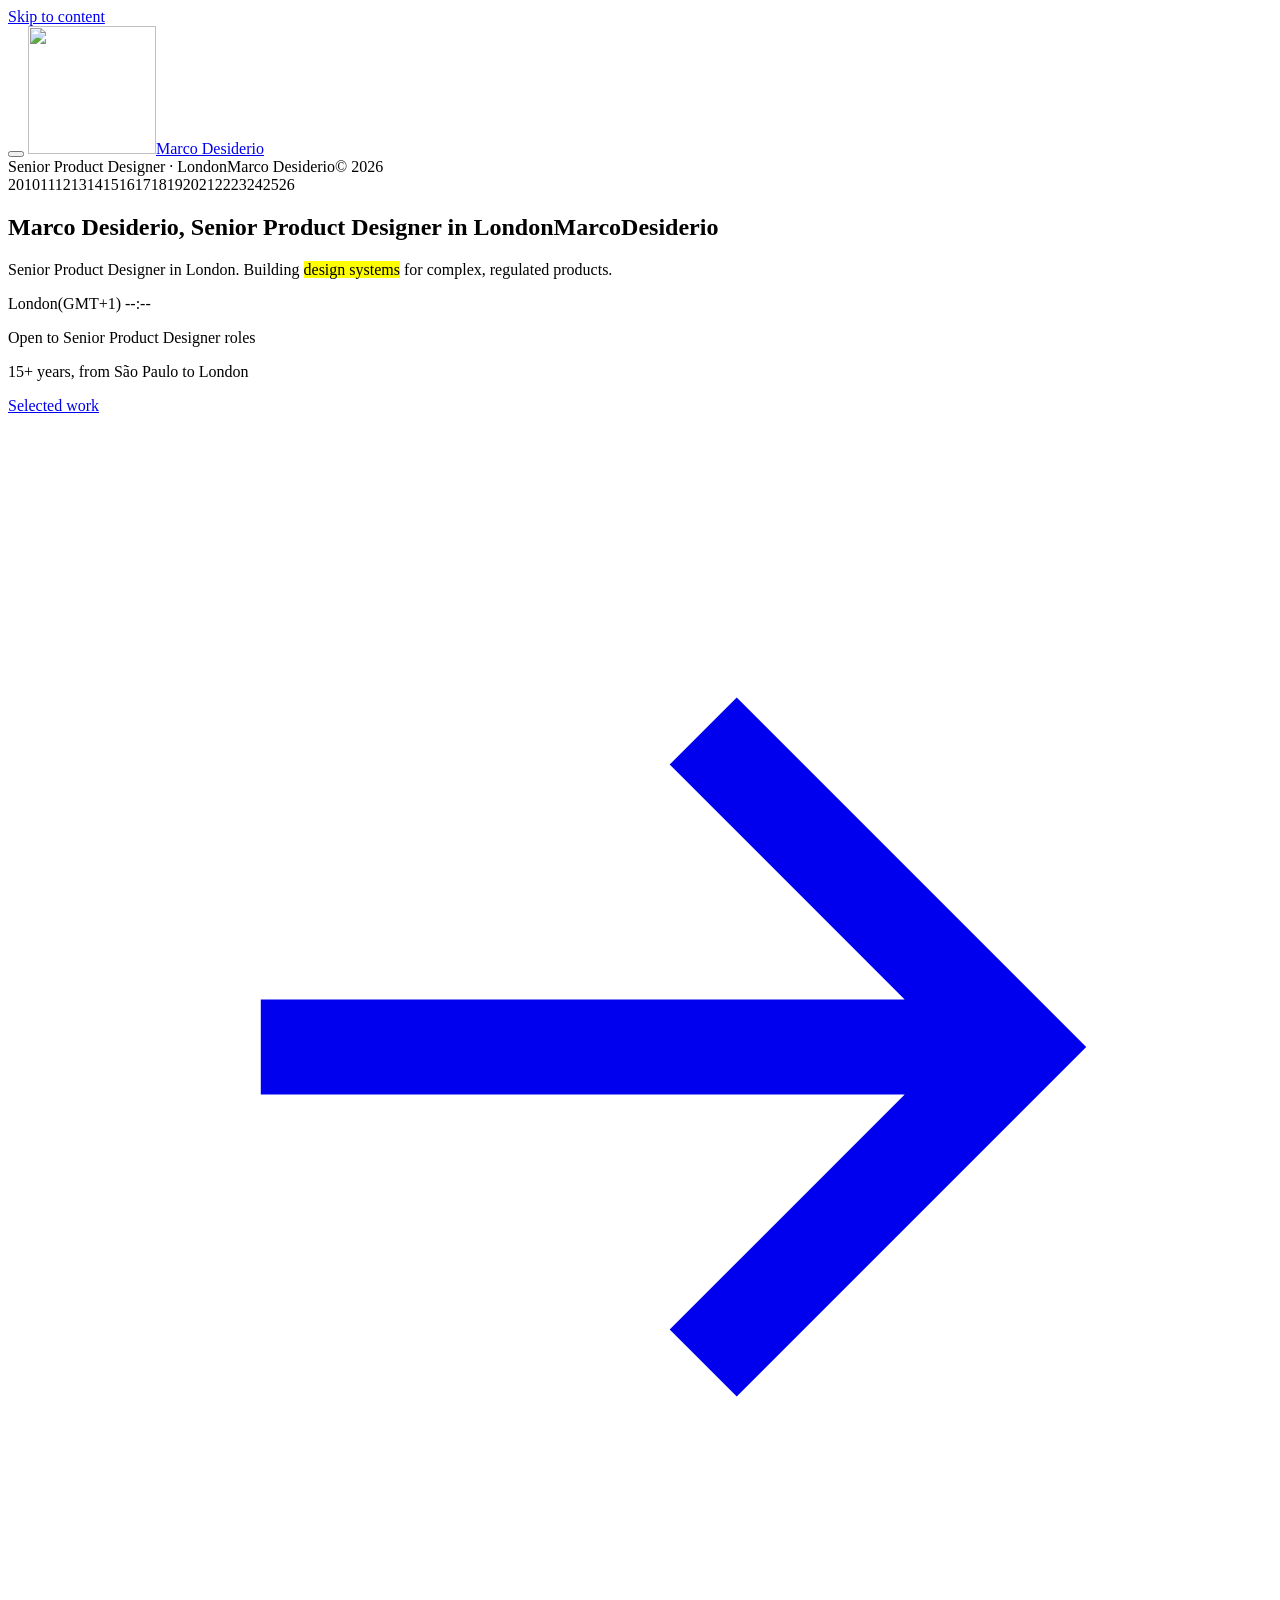
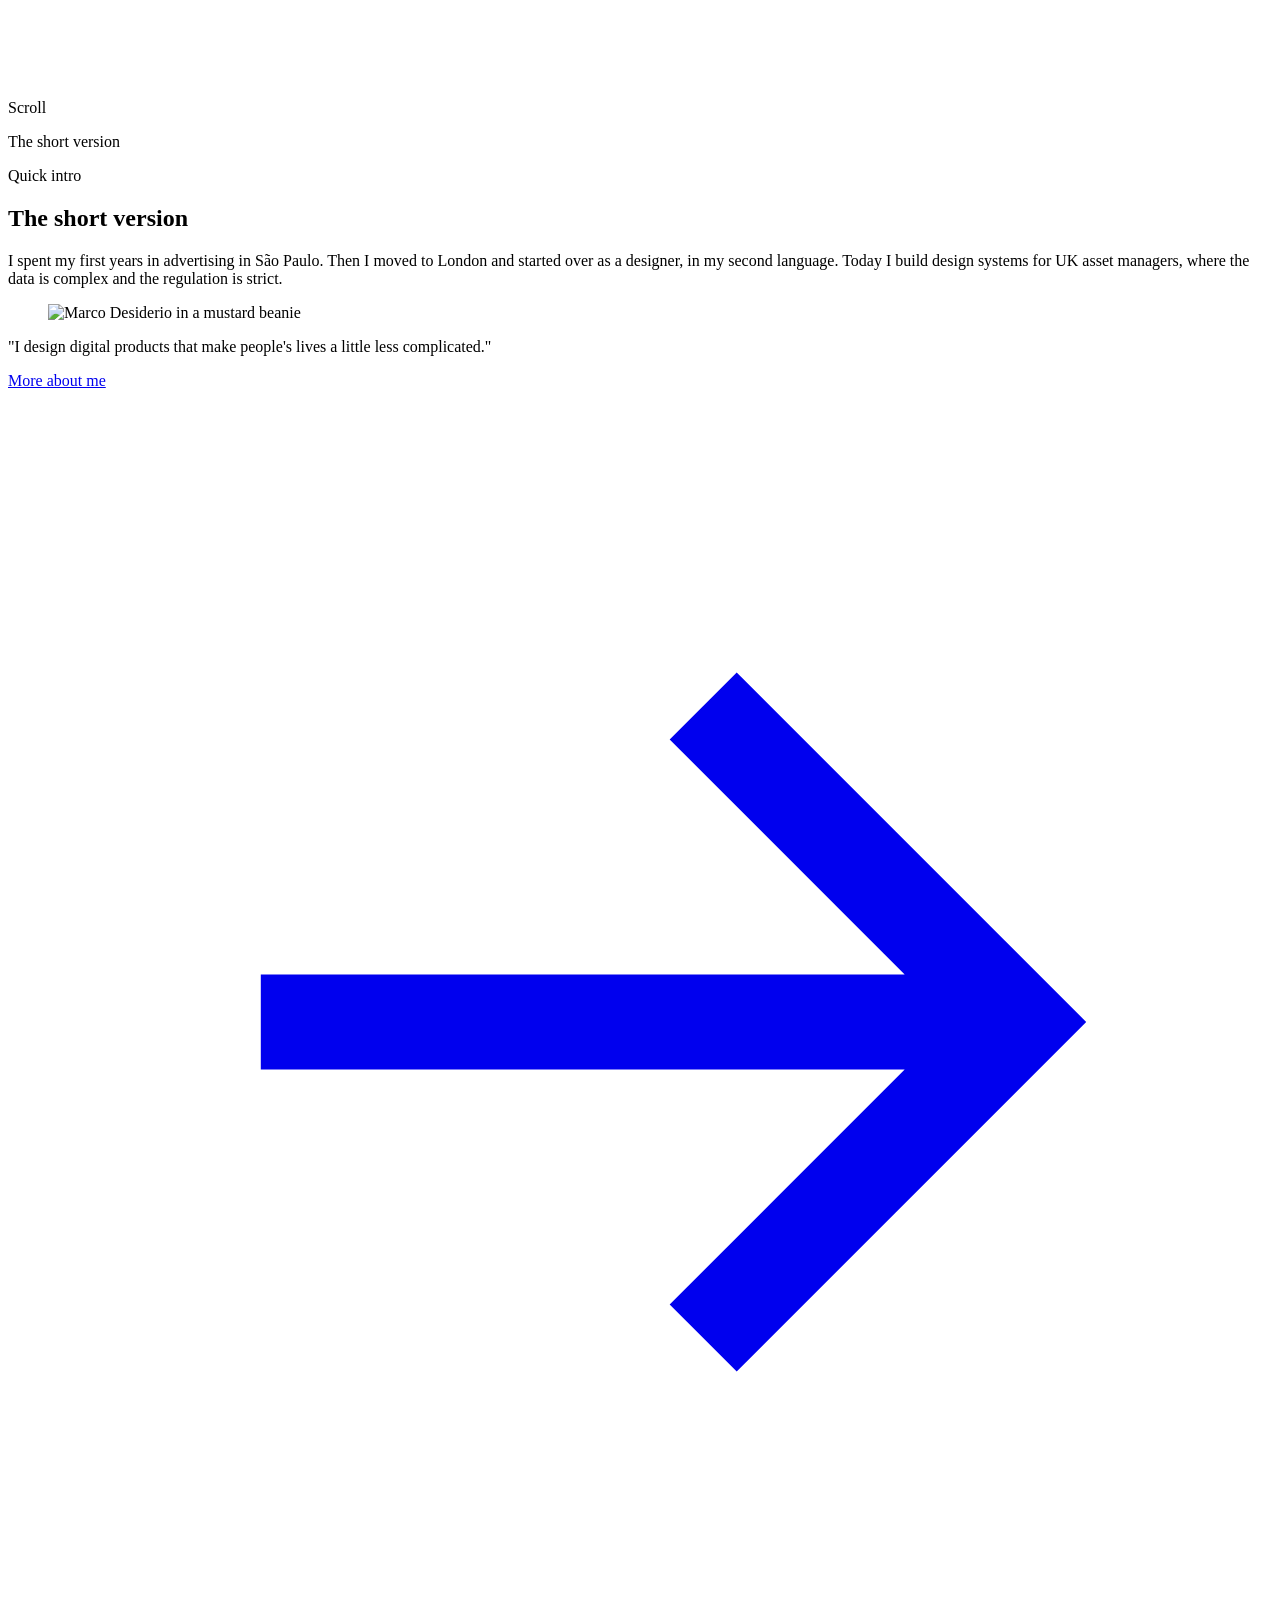
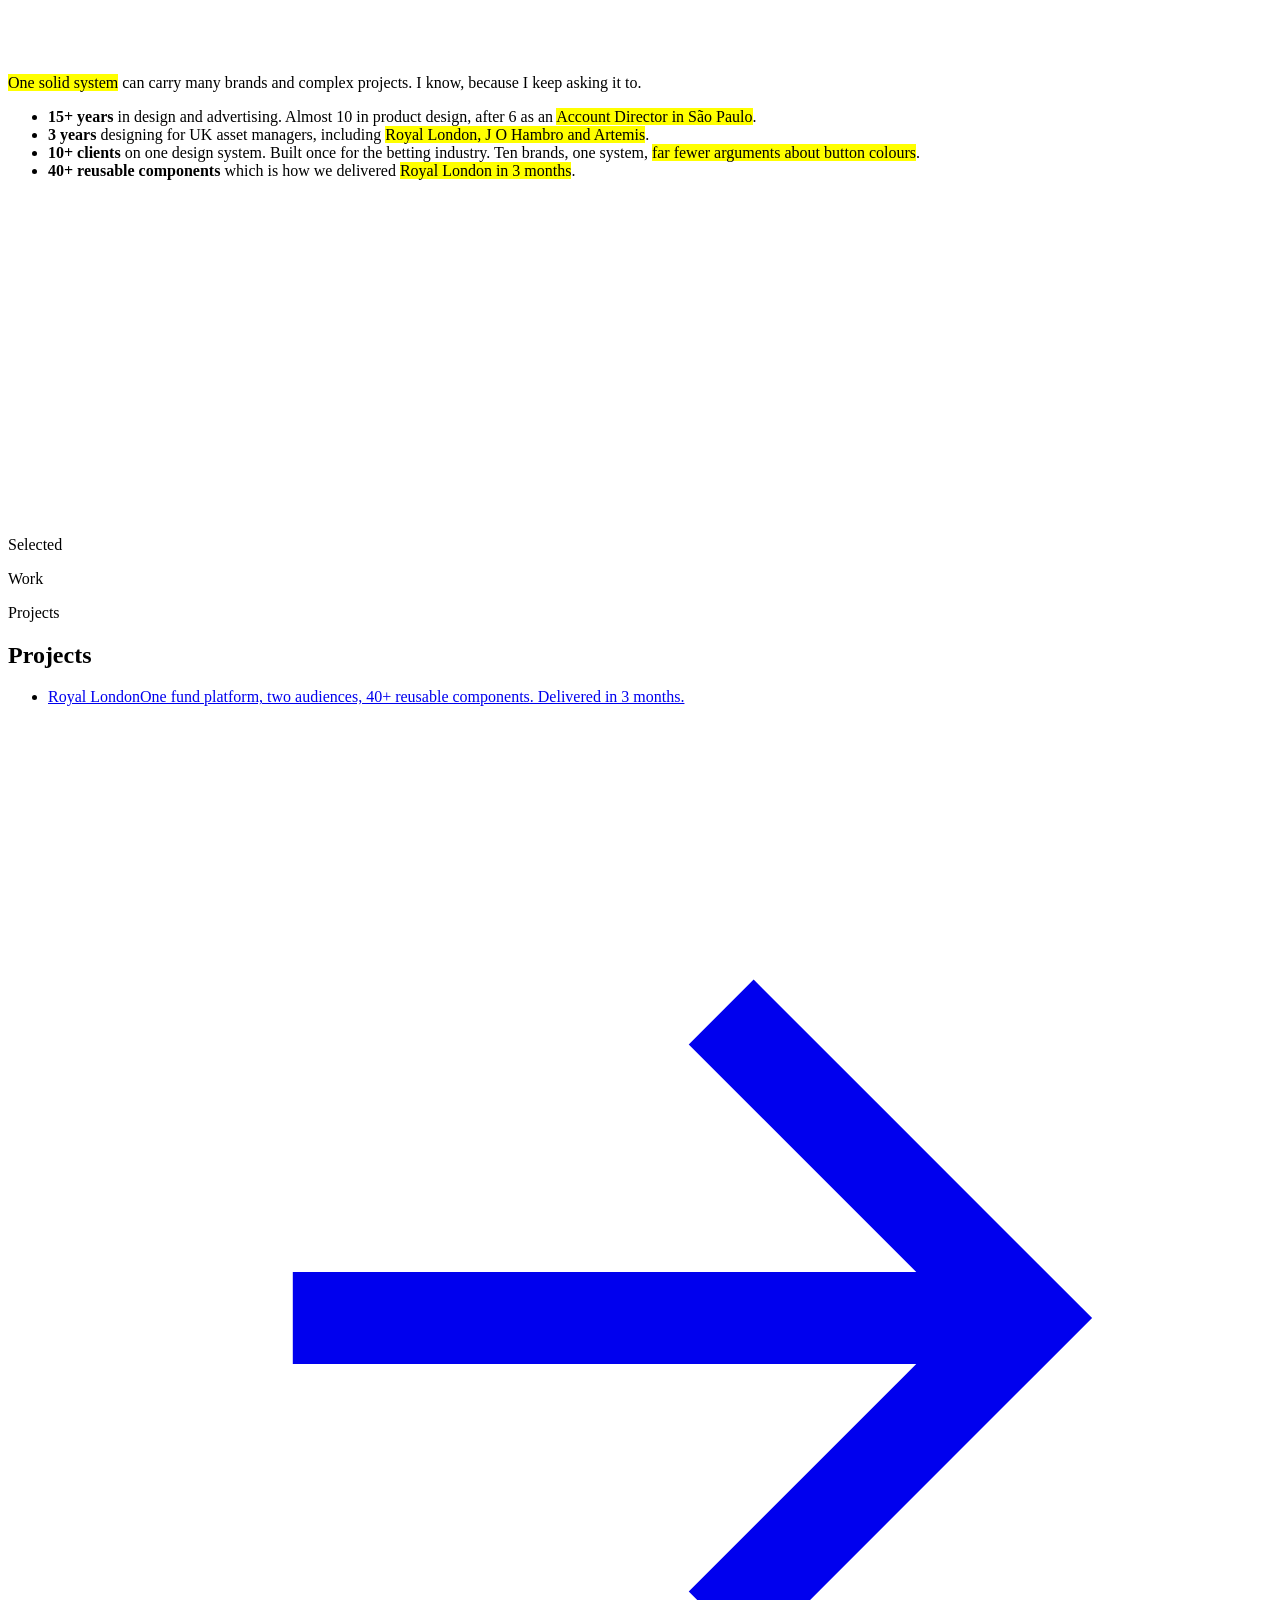
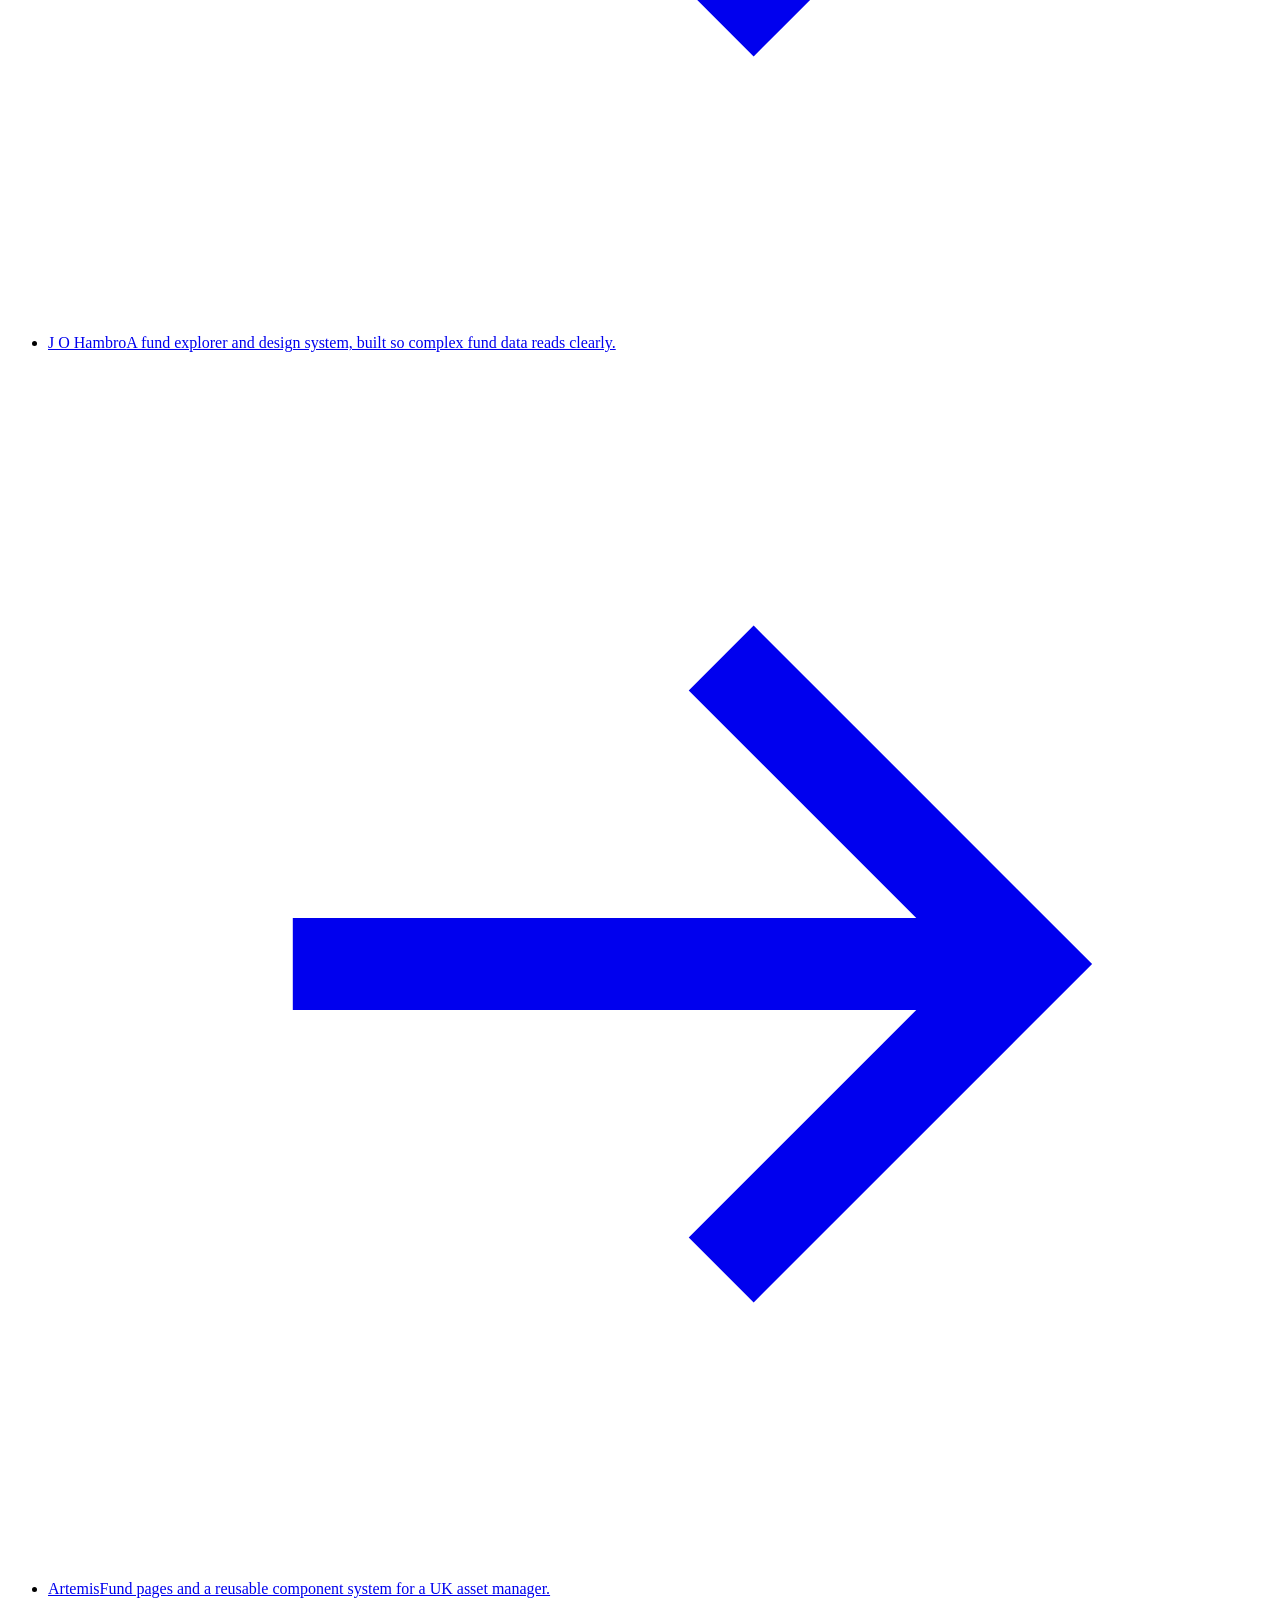
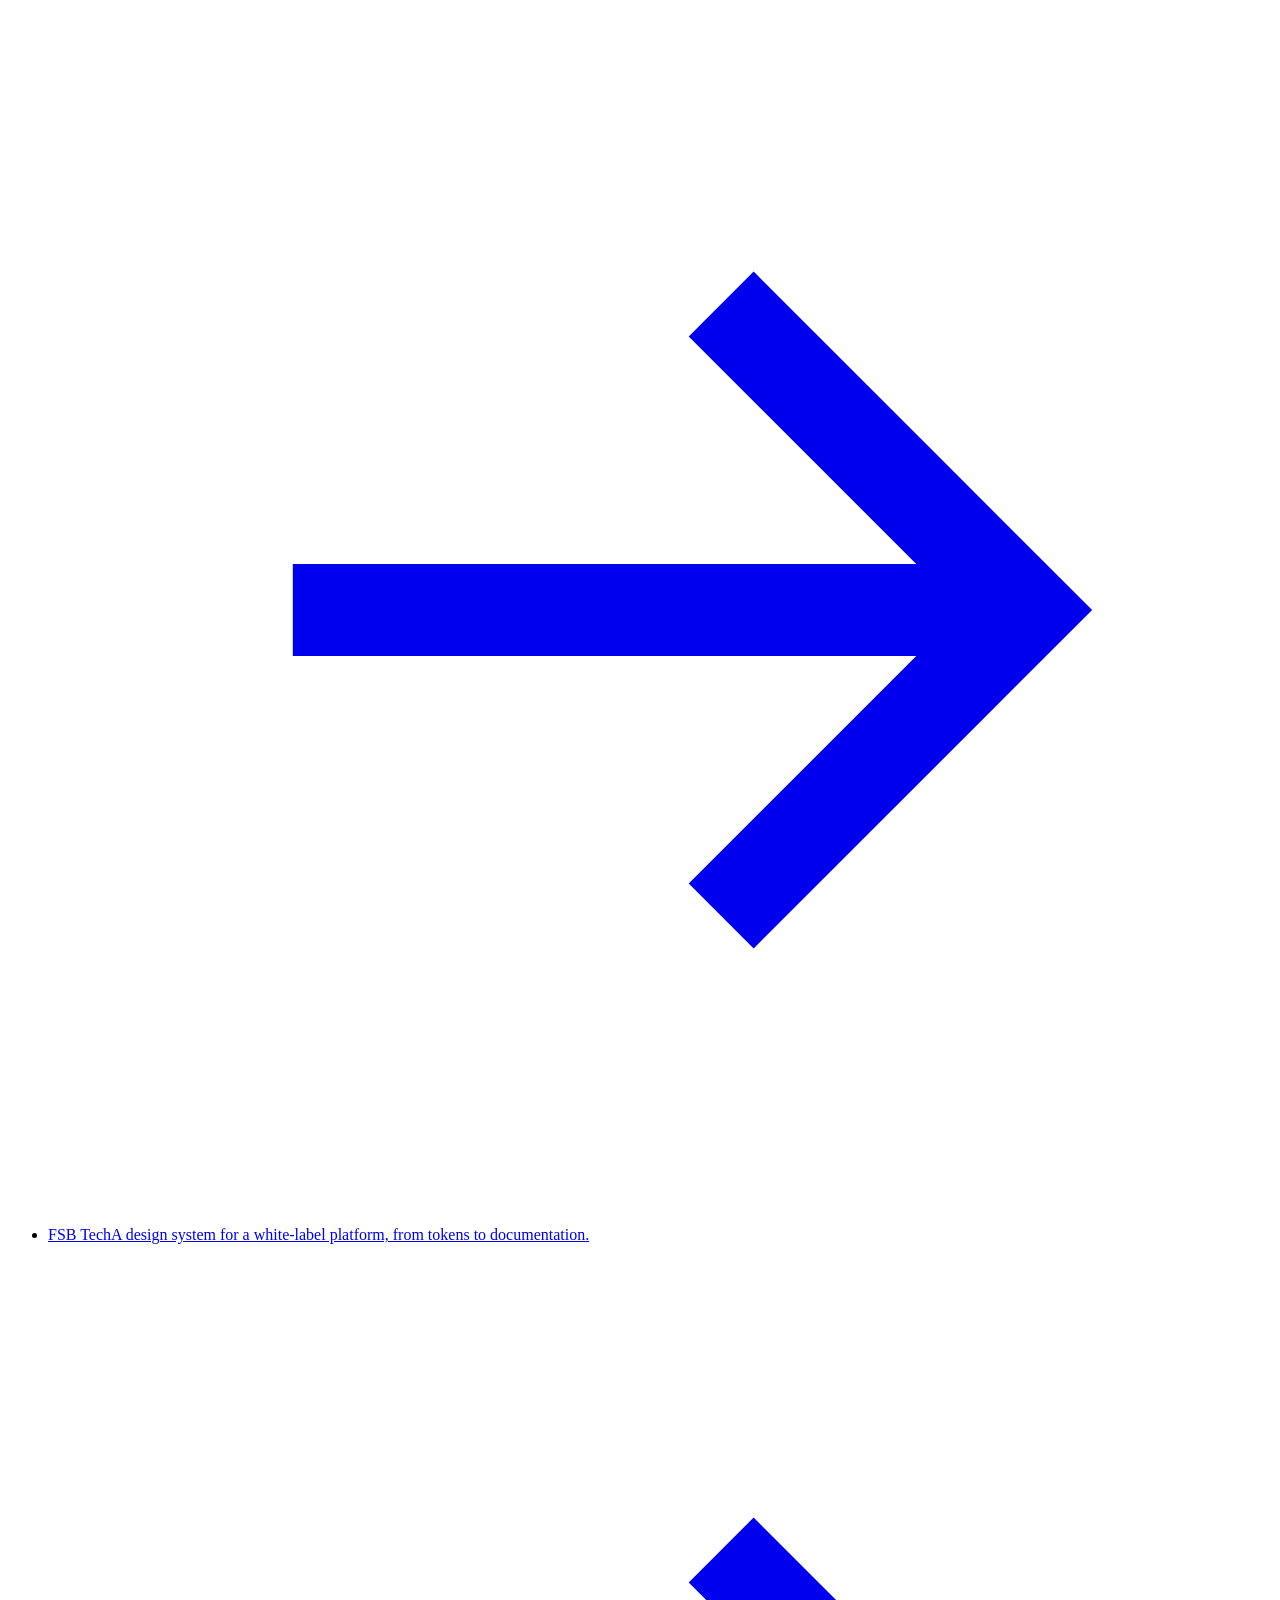
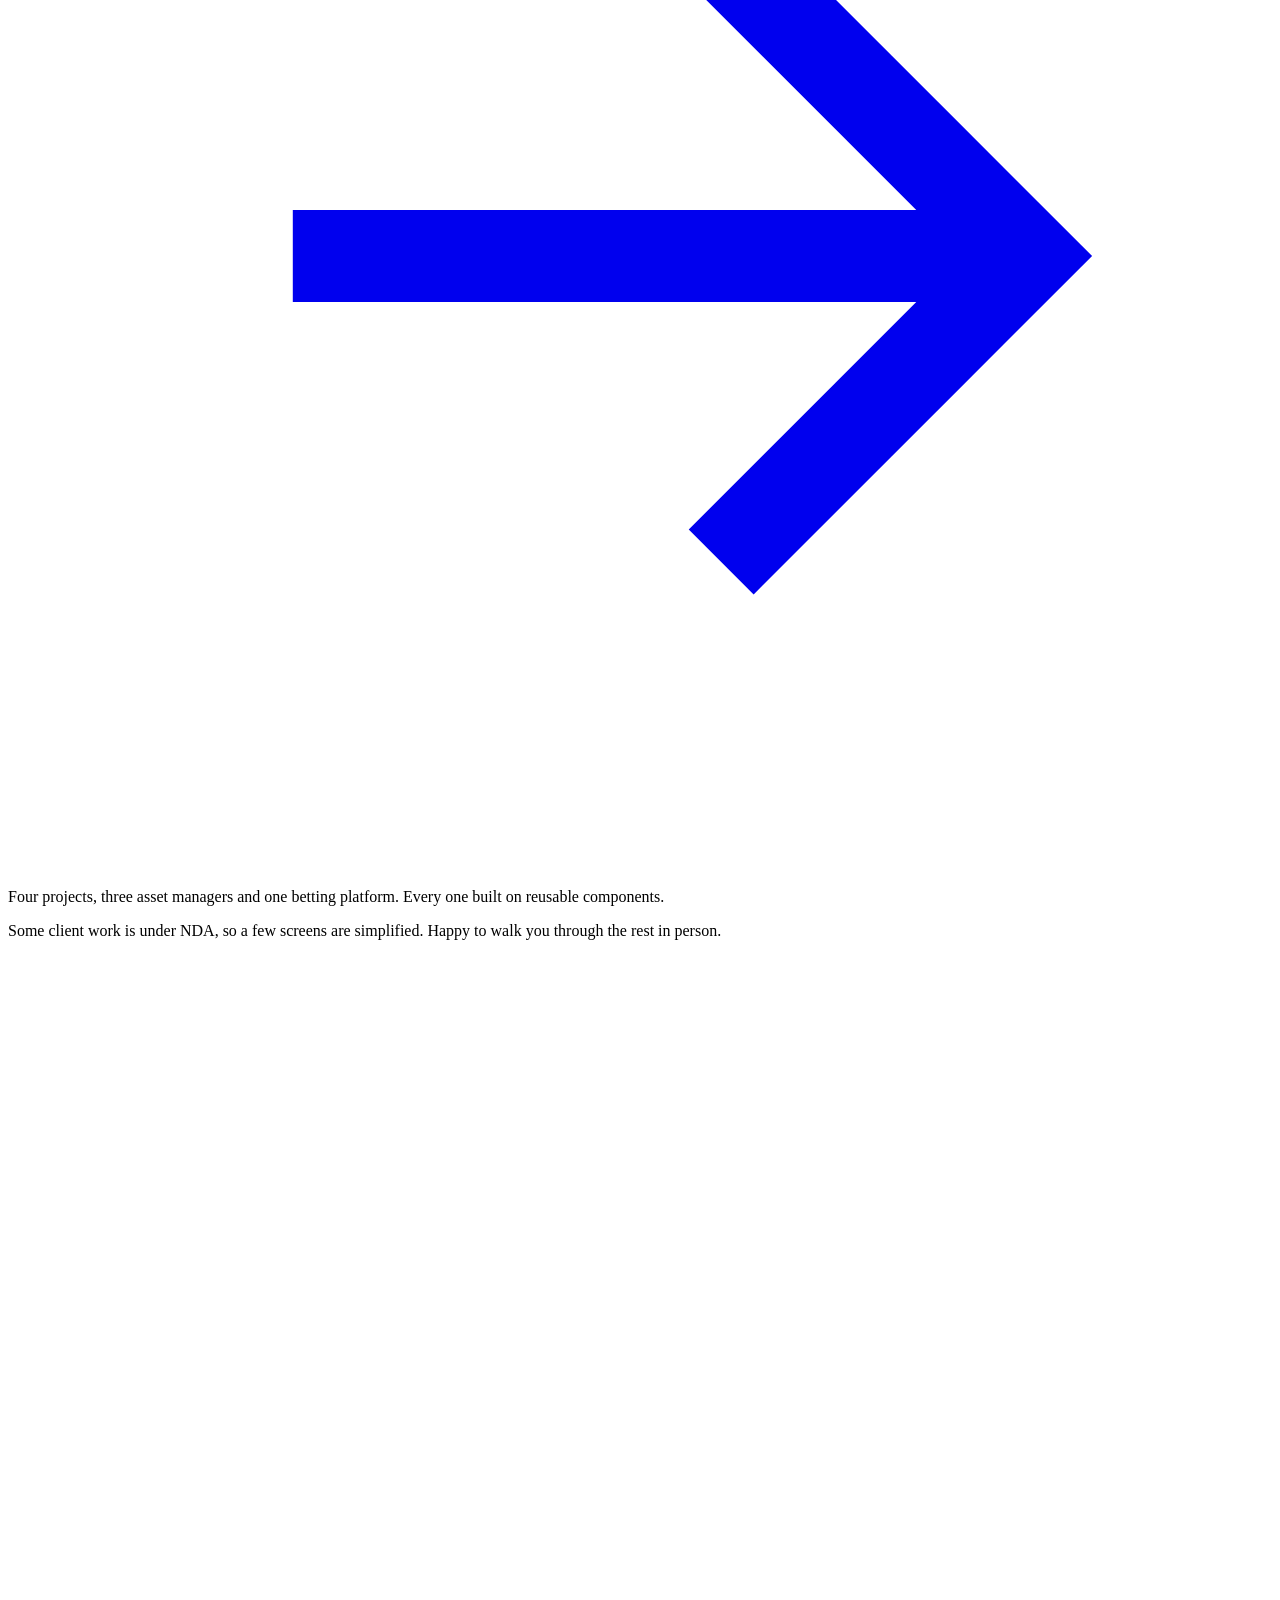
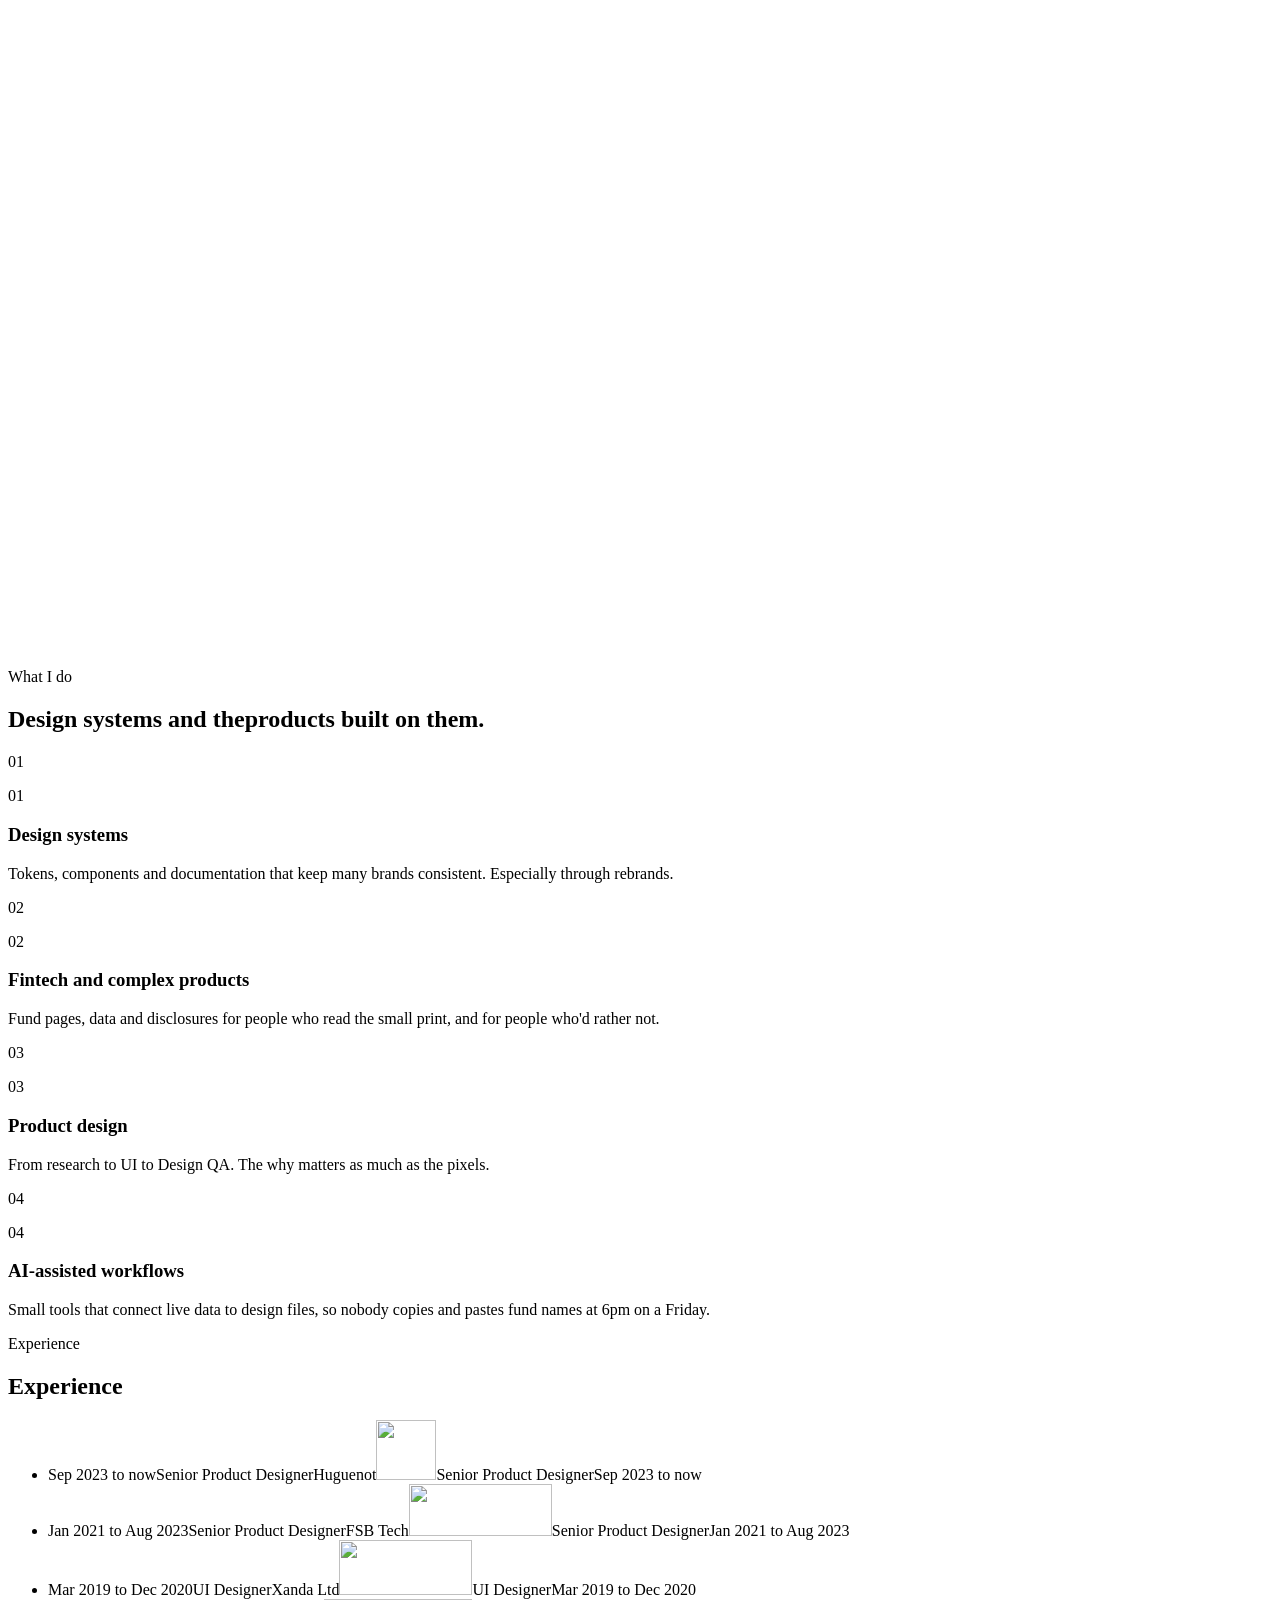
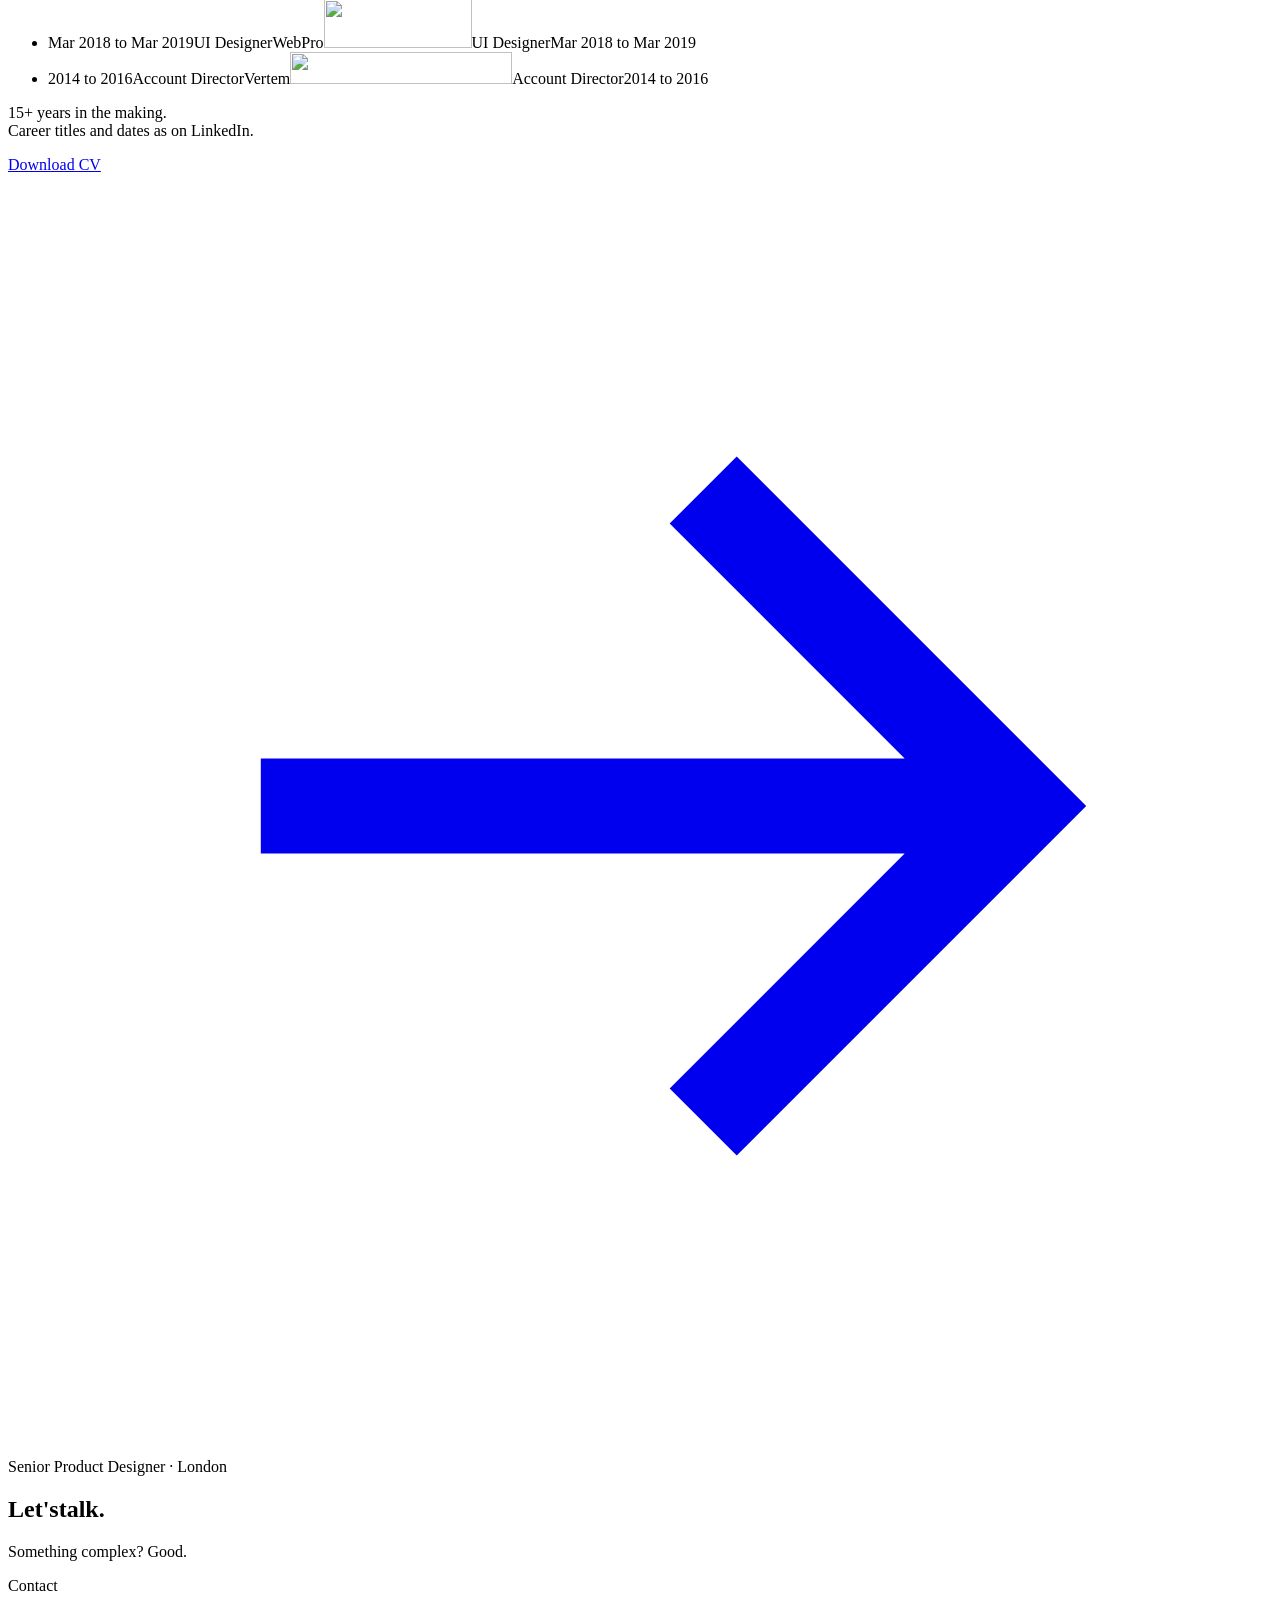
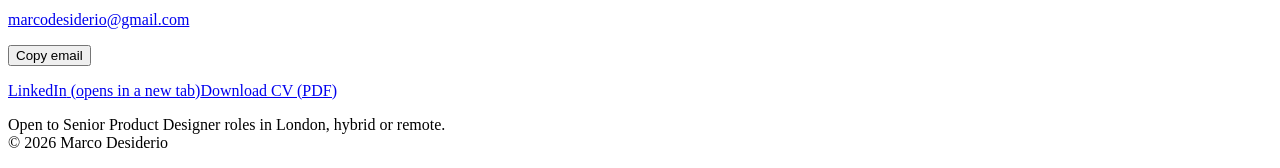
==== index.html @ fc4d943d "Black to brown ink #1F1A14" ====
<!doctype html>
<html lang="en-GB" class="no-js" data-theme="editorial"><head><meta charset="utf-8"><meta name="viewport" content="width=device-width,initial-scale=1">
<title>Marco Desiderio · Senior Product Designer, London</title><meta name="description" content="Senior Product Designer in London. Design systems and reusable components for complex, regulated products, mostly UK asset managers and fintech."><meta name="robots" content="noindex, nofollow">
<link rel="canonical" href="https://marcodesiderio79.github.io/portfolio/"><meta name="theme-color" content="#2E2B28">
<meta property="og:type" content="website"><meta property="og:site_name" content="Marco Desiderio"><meta property="og:title" content="Marco Desiderio · Senior Product Designer, London"><meta property="og:description" content="Senior Product Designer in London. Design systems and reusable components for complex, regulated products, mostly UK asset managers and fintech."><meta property="og:url" content="https://marcodesiderio79.github.io/portfolio/"><meta property="og:image" content="https://marcodesiderio79.github.io/portfolio/images/og_1200x630.png"><meta property="og:image:width" content="1200"><meta property="og:image:height" content="630"><meta property="og:image:alt" content="Marco Desiderio. Senior Product Designer, London."><meta name="twitter:card" content="summary_large_image">
<link rel="preload" href="/portfolio/fonts/InstrumentSerif-400.woff2" as="font" type="font/woff2" crossorigin><link rel="preload" href="/portfolio/fonts/Inter-Var.woff2" as="font" type="font/woff2" crossorigin>
<script>(function(h){h.classList.replace('no-js','js');try{var t=new URLSearchParams(location.search).get('theme');if(t==='signal'||t==='editorial')h.dataset.theme=t}catch(e){}if(!matchMedia('(prefers-reduced-motion: reduce)').matches){h.classList.add('anim');try{if(!sessionStorage.getItem('md-intro'))h.classList.add('loader-on')}catch(e){}}setTimeout(function(){if(!window.__md)h.classList.remove('anim','loader-on')},3500)})(document.documentElement)</script>
<link rel="stylesheet" href="/portfolio/css/site.css?v15">
<link rel="icon" href="/portfolio/favicon.ico?v15" sizes="any"><link rel="icon" href="/portfolio/favicon-32.png?v15" type="image/png" sizes="32x32"><link rel="icon" href="/portfolio/favicon-16.png?v15" type="image/png" sizes="16x16"><link rel="icon" href="/portfolio/favicon-512.png?v15" type="image/png" sizes="512x512"><link rel="apple-touch-icon" sizes="180x180" href="/portfolio/apple-touch-icon-180.png?v15">
<script src="/portfolio/vendor/gsap.min.js?v15" defer></script><script src="/portfolio/vendor/ScrollTrigger.min.js?v15" defer></script><script src="/portfolio/vendor/lenis.min.js?v15" defer></script><script src="/portfolio/main.js?v15" defer></script></head>
<body class="home is-loading" data-tone="dark">
<a class="skip" href="#main">Skip to content</a>
<header class="rail" aria-label="Site">
<span class="rail__bar" aria-hidden="true"></span>
<button class="burger" id="menuBtn" type="button" aria-expanded="false" aria-controls="menu" aria-label="Open menu"><i></i><i></i><i></i></button>
<a class="rail__home" href="/portfolio/" aria-label="Marco Desiderio, home"><img src="/portfolio/images/logo/marco-face-white-128.png" width="128" height="128" alt="" class="rail__logo"><span class="rail__mono">Marco Desiderio</span></a>
<div class="rail__mid" aria-hidden="true"><span class="vt">Senior Product Designer · London</span><span class="vt vt--name">Marco Desiderio</span><span class="vt">© 2026</span></div>
</header>
<dialog class="menu" id="menu" aria-label="Site navigation">
<div class="menu__panel">
<button class="menu__close" id="menuClose" type="button"><span class="ln"><span>Close</span></span></button>
<nav class="menu__nav" aria-label="Primary"><a href="/portfolio/" aria-current="page"><span class="menu__n"><span class="ln"><span>01.</span></span></span><span class="menu__t"><span class="ln"><span>Home</span></span></span></a><a href="/portfolio/#work"><span class="menu__n"><span class="ln"><span>02.</span></span></span><span class="menu__t"><span class="ln"><span>Work</span></span></span></a><a href="/portfolio/about/"><span class="menu__n"><span class="ln"><span>03.</span></span></span><span class="menu__t"><span class="ln"><span>About</span></span></span></a><a href="#contact"><span class="menu__n"><span class="ln"><span>04.</span></span></span><span class="menu__t"><span class="ln"><span>Contact</span></span></span></a></nav>
<div class="menu__foot"><span class="menu__cases"><a class="ul" href="/portfolio/work/royal-london/">Royal London</a><a class="ul" href="/portfolio/work/johcm/">J O Hambro</a><a class="ul" href="/portfolio/work/artemis/">Artemis</a><a class="ul" href="/portfolio/work/fsb-tech/">FSB Tech</a></span><span class="menu__social"><a class="ul" href="https://www.linkedin.com/in/marco-antonio-desiderio/" target="_blank" rel="noopener">LinkedIn</a><a class="ul" href="/portfolio/cv/Marco_Desiderio_CV.pdf" download>CV (PDF)</a><a class="ul" href="mailto:marcodesiderio@gmail.com">Email</a></span></div>
</div></dialog>
<main id="main" tabindex="-1"><div class="story" id="story"><div class="track" id="track">
<section class="panel panel--hero hero" id="top" data-tone="light" aria-label="Introduction">
<div class="hero__year" aria-hidden="true"><span class="hero__yr"><span>20</span><span class="hero__strip"><span>10</span><span>11</span><span>12</span><span>13</span><span>14</span><span>15</span><span>16</span><span>17</span><span>18</span><span>19</span><span>20</span><span>21</span><span>22</span><span>23</span><span>24</span><span>25</span><span>26</span></span></span></div>
<h1 class="display-xxl hero__name" data-split><span class="vh">Marco Desiderio, Senior Product Designer in London</span><span aria-hidden="true"><span class="ln"><span>Marco</span></span><span class="ln"><span>Desiderio</span></span></span></h1>
<p class="hero__tag" data-rise><span class="ln"><span>Senior Product Designer in London. Building <mark>design systems</mark> for complex, regulated products.</span></span></p>
<p class="hero__city micro-l" data-rise><span class="ln"><span>London</span></span><span class="ln"><span>(<span id="tz">GMT+1</span>) <span id="clock">--:--</span></span></span></p>
<p class="hero__status micro-l" data-rise><span class="ln"><span>Open to Senior Product Designer roles</span></span></p>
<p class="hero__line" data-rise><span class="ln"><span>15+ years, from São Paulo to London</span></span></p>
<p class="hero__work" data-rise><a class="cta ul ul--on" href="#work"><span class="ln"><span>Selected work</span></span> <svg class="arr" viewBox="0 0 20 20" aria-hidden="true"><path d="M4 10h12M11 5l5 5-5 5" fill="none" stroke="currentColor" stroke-width="1.5"/></svg></a></p>
<p class="hero__scroll" data-rise aria-hidden="true"><span class="ln"><span>Scroll</span></span></p>
<span class="hero__base" aria-hidden="true"></span>
</section>
<section class="panel panel--paper ch1" id="intro" data-tone="light" aria-labelledby="ch1-h">
<p class="chapter">The short version</p>
<div class="ch1__intro" data-rise><p class="micro"><span class="ln"><span>Quick intro</span></span></p><h2 class="vh" id="ch1-h">The short version</h2>
<p class="lead">I spent my first years in advertising in São Paulo. Then I moved to London and started over as a designer, in my second language. Today I build design systems for UK asset managers, where the data is complex and the regulation is strict.</p></div>
<figure class="ch1__portrait wipe"><picture><source srcset="/portfolio/images/portrait_beanie_cutout_wide_1120x1400.avif" type="image/avif"><img src="/portfolio/images/portrait_beanie_cutout_wide_1120x1400.webp" width="1120" height="1400" alt="Marco Desiderio in a mustard beanie" loading="lazy" decoding="async"></picture></figure>
<p class="ch1__quote micro" data-rise><span class="ln"><span>"I design digital products that make people's lives a little less complicated."</span></span></p>
<a class="ch1__more cta ul" href="/portfolio/about/">More about me <svg class="arr" viewBox="0 0 20 20" aria-hidden="true"><path d="M4 10h12M11 5l5 5-5 5" fill="none" stroke="currentColor" stroke-width="1.5"/></svg></a>
<div class="ch1__nums"><p class="ch1__sub" data-rise><span class="ln"><span><mark>One solid system</mark> can carry many brands and complex projects. I know, because I keep asking it to.</span></span></p><ul class="ch1__stats" role="list" aria-label="Experience in numbers"><li data-rise><b>15+ years</b> <span>in design and advertising. Almost 10 in product design, after 6 as an <mark>Account Director in São Paulo</mark>.</span></li><li data-rise><b>3 years</b> <span>designing for UK asset managers, including <mark>Royal London, J O Hambro and Artemis</mark>.</span></li><li data-rise><b>10+ clients</b> <span>on one design system. Built once for the betting industry. Ten brands, one system, <mark>far fewer arguments about button colours</mark>.</span></li><li data-rise><b>40+ reusable components</b> <span>which is how we delivered <mark>Royal London in 3 months</mark>.</span></li></ul></div>
</section>
<section class="panel panel--paper thework" id="thework" data-tone="light" aria-label="Selected work">
<div class="thework__collage" aria-hidden="true"><div class="thework__grid"><div class="thework__tile t0"><img src="/portfolio/images/extra/royal-london-gallery-03.webp" alt="" loading="lazy" decoding="async"></div><div class="thework__tile t3"><img src="/portfolio/images/work/johcm/hero_2880x1620.webp" alt="" loading="lazy" decoding="async"></div><div class="thework__tile t2"><img src="/portfolio/images/work/artemis/hero_2880x1620.webp" alt="" loading="lazy" decoding="async"></div><div class="thework__tile t1"><img src="/portfolio/images/work/fsb-tech/hero_2400x1350.webp" alt="" loading="lazy" decoding="async"></div><div class="thework__tile t0"><img src="/portfolio/images/extra/royal-london-cover.webp" alt="" loading="lazy" decoding="async"></div><div class="thework__tile t3"><img src="/portfolio/images/work/johcm/workcard_1200x1500.webp" alt="" loading="lazy" decoding="async"></div><div class="thework__tile t2"><img src="/portfolio/images/work/artemis/workcard_1200x1500.webp" alt="" loading="lazy" decoding="async"></div><div class="thework__tile t1"><img src="/portfolio/images/work/fsb-tech/workcard_1600x900.webp" alt="" loading="lazy" decoding="async"></div><div class="thework__tile t0"><img src="/portfolio/images/extra/royal-london-gallery-03.webp" alt="" loading="lazy" decoding="async"></div><div class="thework__tile t3"><img src="/portfolio/images/work/johcm/hero_2880x1620.webp" alt="" loading="lazy" decoding="async"></div><div class="thework__tile t2"><img src="/portfolio/images/work/artemis/hero_2880x1620.webp" alt="" loading="lazy" decoding="async"></div><div class="thework__tile t1"><img src="/portfolio/images/work/fsb-tech/hero_2400x1350.webp" alt="" loading="lazy" decoding="async"></div><div class="thework__tile t0"><img src="/portfolio/images/extra/royal-london-cover.webp" alt="" loading="lazy" decoding="async"></div><div class="thework__tile t3"><img src="/portfolio/images/work/johcm/workcard_1200x1500.webp" alt="" loading="lazy" decoding="async"></div><div class="thework__tile t2"><img src="/portfolio/images/work/artemis/workcard_1200x1500.webp" alt="" loading="lazy" decoding="async"></div><div class="thework__tile t1"><img src="/portfolio/images/work/fsb-tech/workcard_1600x900.webp" alt="" loading="lazy" decoding="async"></div><div class="thework__tile t0"><img src="/portfolio/images/extra/royal-london-gallery-03.webp" alt="" loading="lazy" decoding="async"></div><div class="thework__tile t3"><img src="/portfolio/images/work/johcm/hero_2880x1620.webp" alt="" loading="lazy" decoding="async"></div></div></div>
<p class="thework__w thework__the display-xl" aria-hidden="true">Selected</p><p class="thework__w thework__work display-xl" aria-hidden="true">Work</p>
</section>
<section class="panel panel--stone ch2" id="work" data-tone="light" aria-labelledby="work-h">
<p class="chapter">Projects</p>
<div class="ch2__list"><h2 class="vh" id="work-h">Projects</h2>
<ul class="worklist" role="list"><li data-i="0"><a href="/portfolio/work/royal-london/"><span class="ln"><span class="worklist__t">Royal London</span></span><span class="worklist__m micro">One fund platform, two audiences, 40+ reusable components. Delivered in 3 months.</span><svg class="arr" viewBox="0 0 20 20" aria-hidden="true"><path d="M4 10h12M11 5l5 5-5 5" fill="none" stroke="currentColor" stroke-width="1.5"/></svg></a><i class="rule"></i><i class="rule rule--hover"></i></li><li data-i="1"><a href="/portfolio/work/johcm/"><span class="ln"><span class="worklist__t">J O Hambro</span></span><span class="worklist__m micro">A fund explorer and design system, built so complex fund data reads clearly.</span><svg class="arr" viewBox="0 0 20 20" aria-hidden="true"><path d="M4 10h12M11 5l5 5-5 5" fill="none" stroke="currentColor" stroke-width="1.5"/></svg></a><i class="rule"></i><i class="rule rule--hover"></i></li><li data-i="2"><a href="/portfolio/work/artemis/"><span class="ln"><span class="worklist__t">Artemis</span></span><span class="worklist__m micro">Fund pages and a reusable component system for a UK asset manager.</span><svg class="arr" viewBox="0 0 20 20" aria-hidden="true"><path d="M4 10h12M11 5l5 5-5 5" fill="none" stroke="currentColor" stroke-width="1.5"/></svg></a><i class="rule"></i><i class="rule rule--hover"></i></li><li data-i="3"><a href="/portfolio/work/fsb-tech/"><span class="ln"><span class="worklist__t">FSB Tech</span></span><span class="worklist__m micro">A design system for a white-label platform, from tokens to documentation.</span><svg class="arr" viewBox="0 0 20 20" aria-hidden="true"><path d="M4 10h12M11 5l5 5-5 5" fill="none" stroke="currentColor" stroke-width="1.5"/></svg></a><i class="rule"></i><i class="rule rule--hover"></i></li></ul></div>
<div class="ch2__foot"><p class="ch2__note micro">Four projects, three asset managers and one betting platform. Every one built on reusable components.</p>
<p class="ch2__nda">Some client work is under NDA, so a few screens are simplified. Happy to walk you through the rest in person.</p></div>
<div class="ch2__preview" aria-hidden="true"><div class="ch2__img is-on" data-i="0"><video muted loop playsinline preload="none" poster="/portfolio/images/preview/royal-london-poster.jpg" data-src="/portfolio/images/preview/royal-london.mp4" width="1280" height="720"></video></div><div class="ch2__img" data-i="1"><video muted loop playsinline preload="none" poster="/portfolio/images/preview/johcm-poster.jpg" data-src="/portfolio/images/preview/johcm.mp4" width="1280" height="720"></video></div><div class="ch2__img" data-i="2"><video muted loop playsinline preload="none" poster="/portfolio/images/preview/artemis-poster.jpg" data-src="/portfolio/images/preview/artemis.mp4" width="1280" height="720"></video></div><div class="ch2__img" data-i="3"><video muted loop playsinline preload="none" poster="/portfolio/images/preview/fsb-tech-poster.jpg" data-src="/portfolio/images/preview/fsb-tech.mp4" width="1280" height="720"></video></div></div>
</section>
<section class="panel panel--dark ch3" id="what" data-tone="light" aria-labelledby="what-h">
<div class="ch3__intro"><p class="chapter">What I do</p><div data-rise><h2 class="lead ch3__h" id="what-h"><span class="ln"><span>Design systems and the</span></span><span class="ln"><span>products built on them.</span></span></h2></div></div>
<article class="svc" tabindex="0"><span class="svc__bg" aria-hidden="true"><span class="svc__big">01</span></span><p class="svc__n display-l" aria-hidden="true">01</p><h3 class="svc__t">Design systems</h3><p class="svc__d">Tokens, components and documentation that keep many brands consistent. Especially through rebrands.</p></article><article class="svc" tabindex="0"><span class="svc__bg" aria-hidden="true"><span class="svc__big">02</span></span><p class="svc__n display-l" aria-hidden="true">02</p><h3 class="svc__t">Fintech and complex products</h3><p class="svc__d">Fund pages, data and disclosures for people who read the small print, and for people who'd rather not.</p></article><article class="svc" tabindex="0"><span class="svc__bg" aria-hidden="true"><span class="svc__big">03</span></span><p class="svc__n display-l" aria-hidden="true">03</p><h3 class="svc__t">Product design</h3><p class="svc__d">From research to UI to Design QA. The why matters as much as the pixels.</p></article><article class="svc" tabindex="0"><span class="svc__bg" aria-hidden="true"><span class="svc__big">04</span></span><p class="svc__n display-l" aria-hidden="true">04</p><h3 class="svc__t">AI-assisted workflows</h3><p class="svc__d">Small tools that connect live data to design files, so nobody copies and pastes fund names at 6pm on a Friday.</p></article>
</section>
<section class="panel panel--stone ch4" id="experience" data-tone="light" aria-labelledby="exp-h">
<p class="chapter">Experience</p>
<div class="ch4__list"><h2 class="vh" id="exp-h">Experience</h2>
<ul class="explist" role="list"><li tabindex="0"><span class="explist__card" aria-hidden="true"><span class="micro">Sep 2023 to now</span><span>Senior Product Designer</span></span><span class="ln"><span class="explist__co">Huguenot</span></span><img class="explist__logo" src="/portfolio/images/logos/huguenot_charcoal.png" width="60" height="60" style="--lh:60px" alt=""" loading="lazy" decoding="async"><span class="explist__meta micro"><span>Senior Product Designer</span><span>Sep 2023 to now</span></span></li><li tabindex="0"><span class="explist__card" aria-hidden="true"><span class="micro">Jan 2021 to Aug 2023</span><span>Senior Product Designer</span></span><span class="ln"><span class="explist__co">FSB Tech</span></span><img class="explist__logo" src="/portfolio/images/logos/fsb_charcoal.png" width="143" height="52" style="--lh:52px" alt=""" loading="lazy" decoding="async"><span class="explist__meta micro"><span>Senior Product Designer</span><span>Jan 2021 to Aug 2023</span></span></li><li tabindex="0"><span class="explist__card" aria-hidden="true"><span class="micro">Mar 2019 to Dec 2020</span><span>UI Designer</span></span><span class="ln"><span class="explist__co">Xanda Ltd</span></span><img class="explist__logo" src="/portfolio/images/logos/xanda_charcoal.png" width="133" height="55" style="--lh:55px" alt=""" loading="lazy" decoding="async"><span class="explist__meta micro"><span>UI Designer</span><span>Mar 2019 to Dec 2020</span></span></li><li tabindex="0"><span class="explist__card" aria-hidden="true"><span class="micro">Mar 2018 to Mar 2019</span><span>UI Designer</span></span><span class="ln"><span class="explist__co">WebPro</span></span><img class="explist__logo" src="/portfolio/images/logos/webpro_charcoal.png" width="148" height="49" style="--lh:49px" alt=""" loading="lazy" decoding="async"><span class="explist__meta micro"><span>UI Designer</span><span>Mar 2018 to Mar 2019</span></span></li><li tabindex="0"><span class="explist__card" aria-hidden="true"><span class="micro">2014 to 2016</span><span>Account Director</span></span><span class="ln"><span class="explist__co">Vertem</span></span><img class="explist__logo" src="/portfolio/images/logos/vertem_charcoal.png" width="222" height="32" style="--lh:32px" alt=""" loading="lazy" decoding="async"><span class="explist__meta micro"><span>Account Director</span><span>2014 to 2016</span></span></li></ul></div>
<p class="ch4__cap micro">15+ years in the making.<br>Career titles and dates as on LinkedIn.</p>
<a class="ch4__cv cta ul" href="/portfolio/cv/Marco_Desiderio_CV.pdf" download>Download CV <svg class="arr" viewBox="0 0 20 20" aria-hidden="true"><path d="M4 10h12M11 5l5 5-5 5" fill="none" stroke="currentColor" stroke-width="1.5"/></svg></a>
</section>
<section class="panel panel--deep foot" id="contact" data-tone="light" aria-labelledby="foot-h">
<p class="micro foot__top">Senior Product Designer · London</p>
<h2 class="display-xxl foot__h" id="foot-h" data-split><span class="ln"><span>Let's</span></span><span class="ln"><span>talk.</span></span></h2>
<p class="foot__line lead" data-rise><span class="ln"><span>Something complex? Good.</span></span></p>
<div class="foot__contact" data-rise><p class="micro"><span class="ln"><span>Contact</span></span></p><p class="foot__email"><span class="ln"><span><a class="ul ul--on" href="mailto:marcodesiderio@gmail.com">marcodesiderio@gmail.com</a></span></span></p>
<p class="foot__actions"><button class="btn" id="copy" type="button" data-email="marcodesiderio@gmail.com">Copy email</button><span id="copyLbl" class="micro" aria-live="polite"></span></p></div>
<nav class="foot__social" aria-label="Elsewhere"><a class="ul" href="https://www.linkedin.com/in/marco-antonio-desiderio/" target="_blank" rel="noopener">LinkedIn<span class="vh"> (opens in a new tab)</span></a><a class="ul" href="/portfolio/cv/Marco_Desiderio_CV.pdf" download>Download CV (PDF)</a></nav>
<p class="micro foot__meta">Open to Senior Product Designer roles in London, hybrid or remote.<br>© 2026 Marco Desiderio</p>
</section>
</div></div></main></body></html>
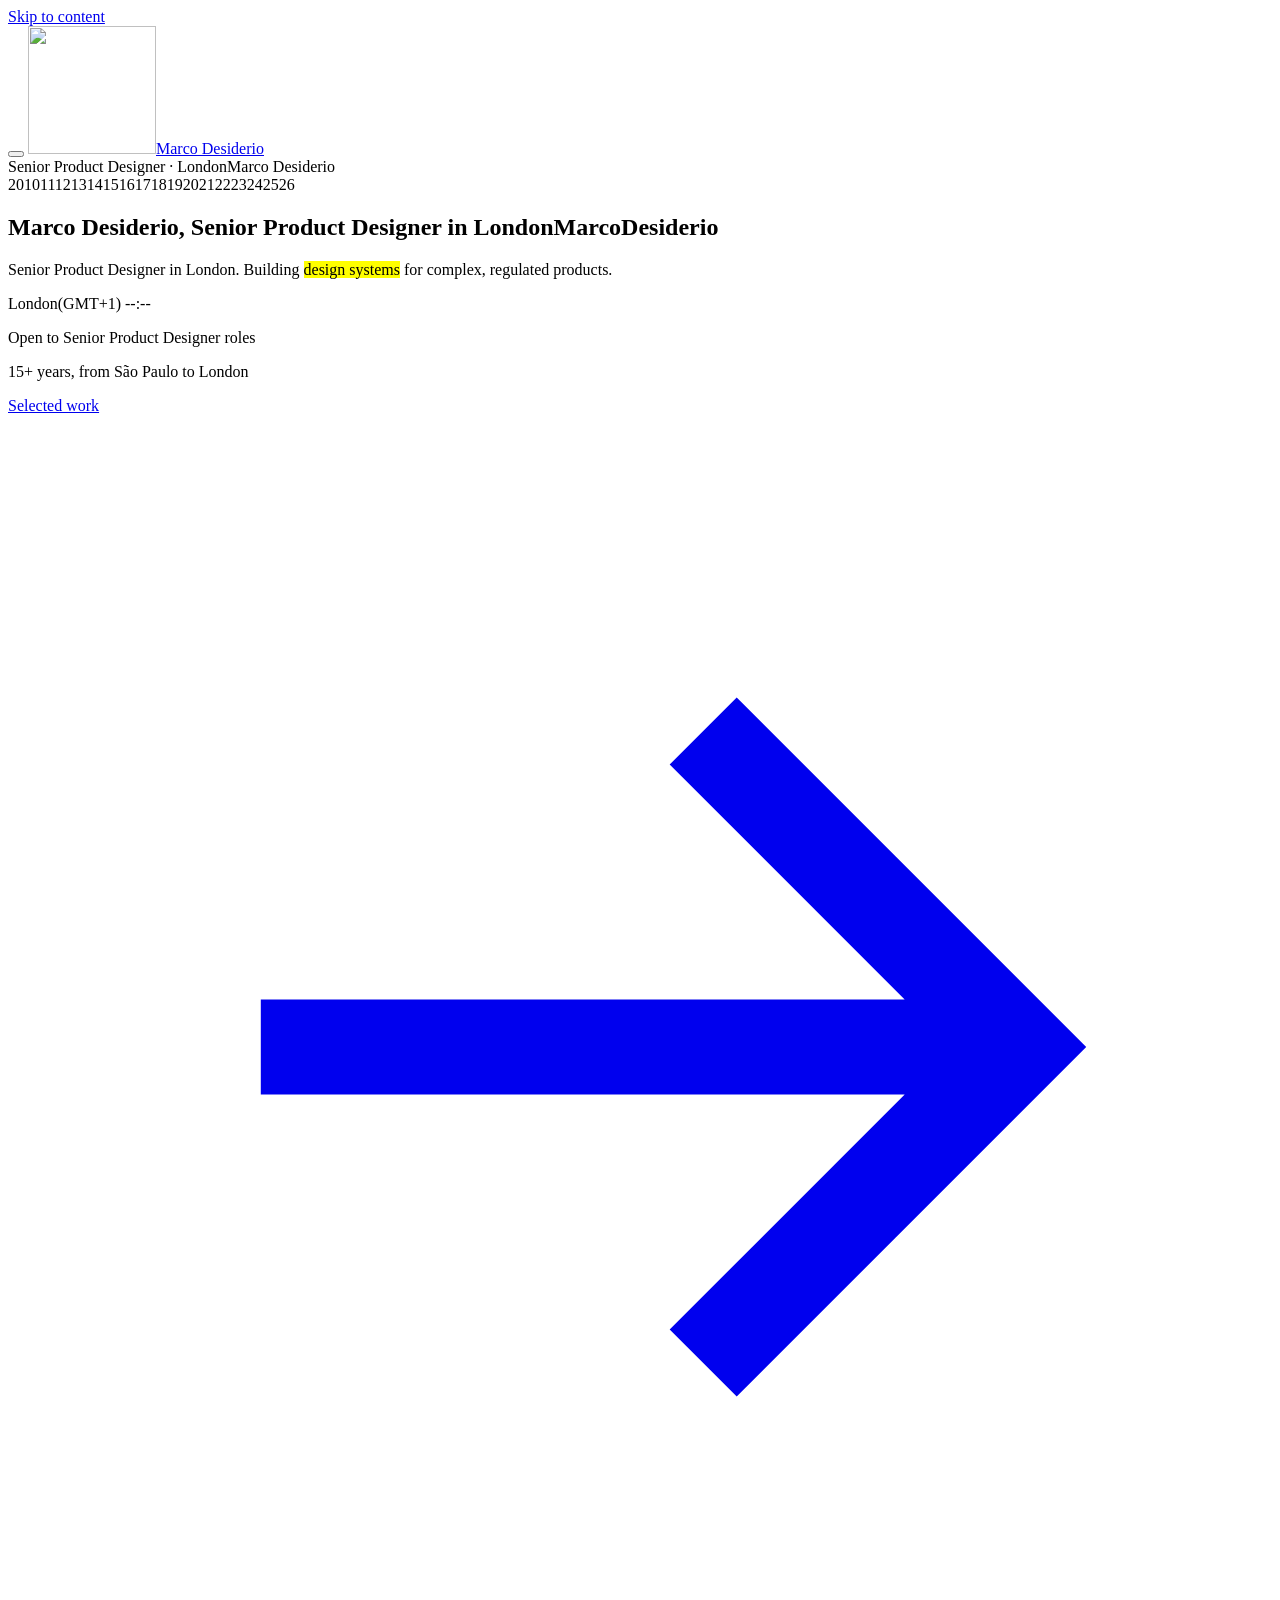
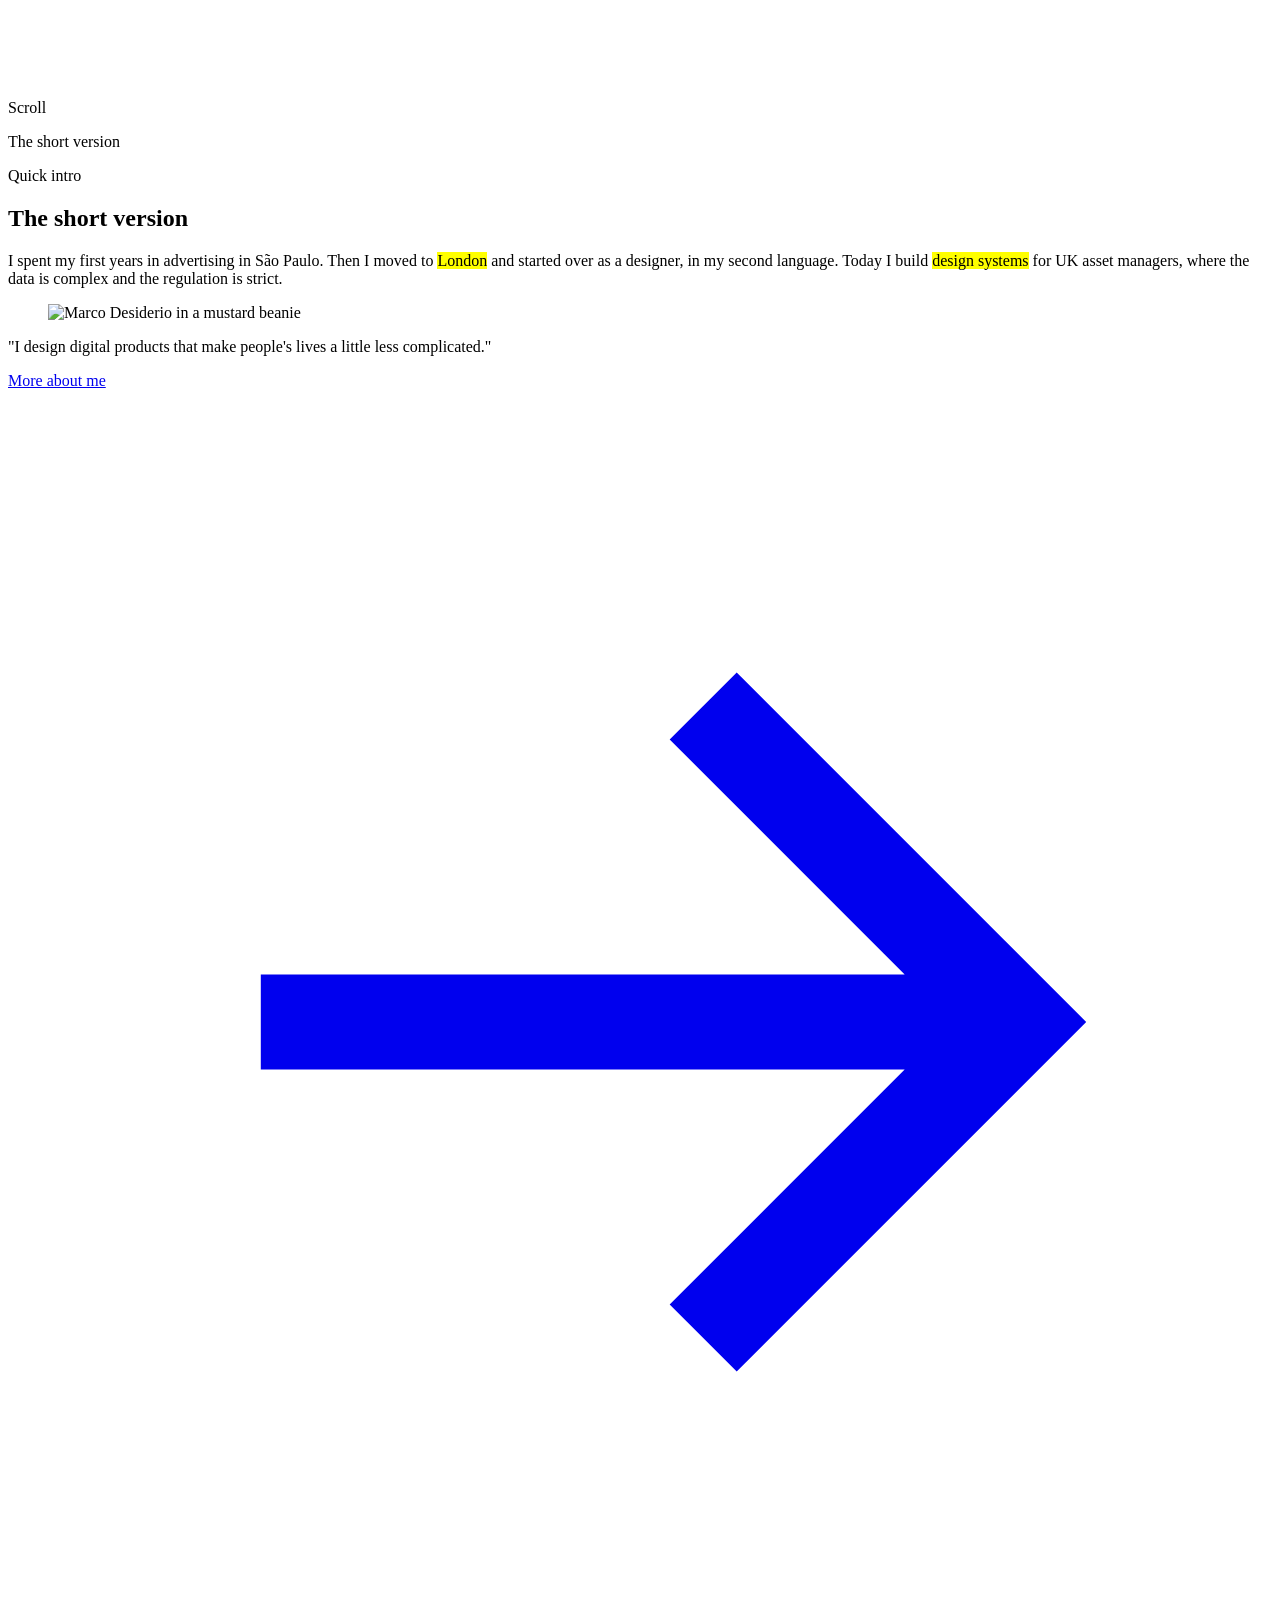
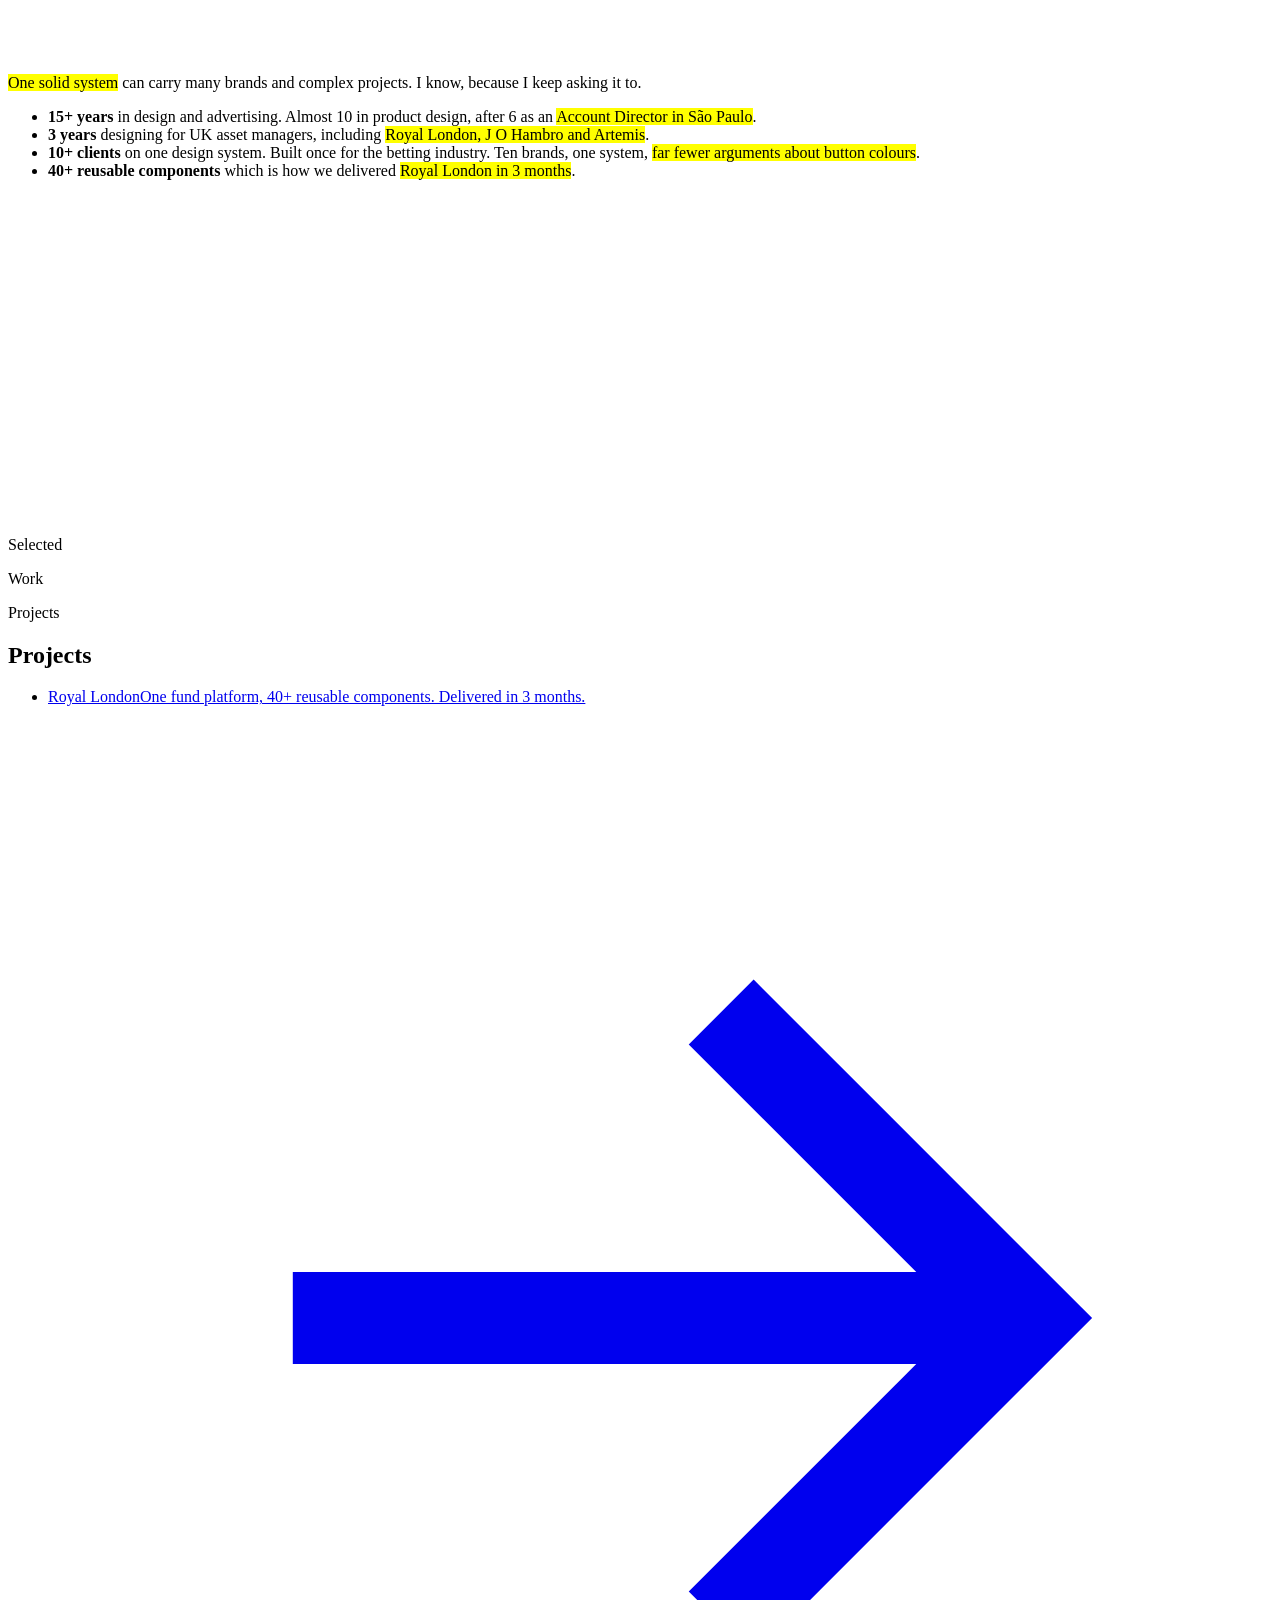
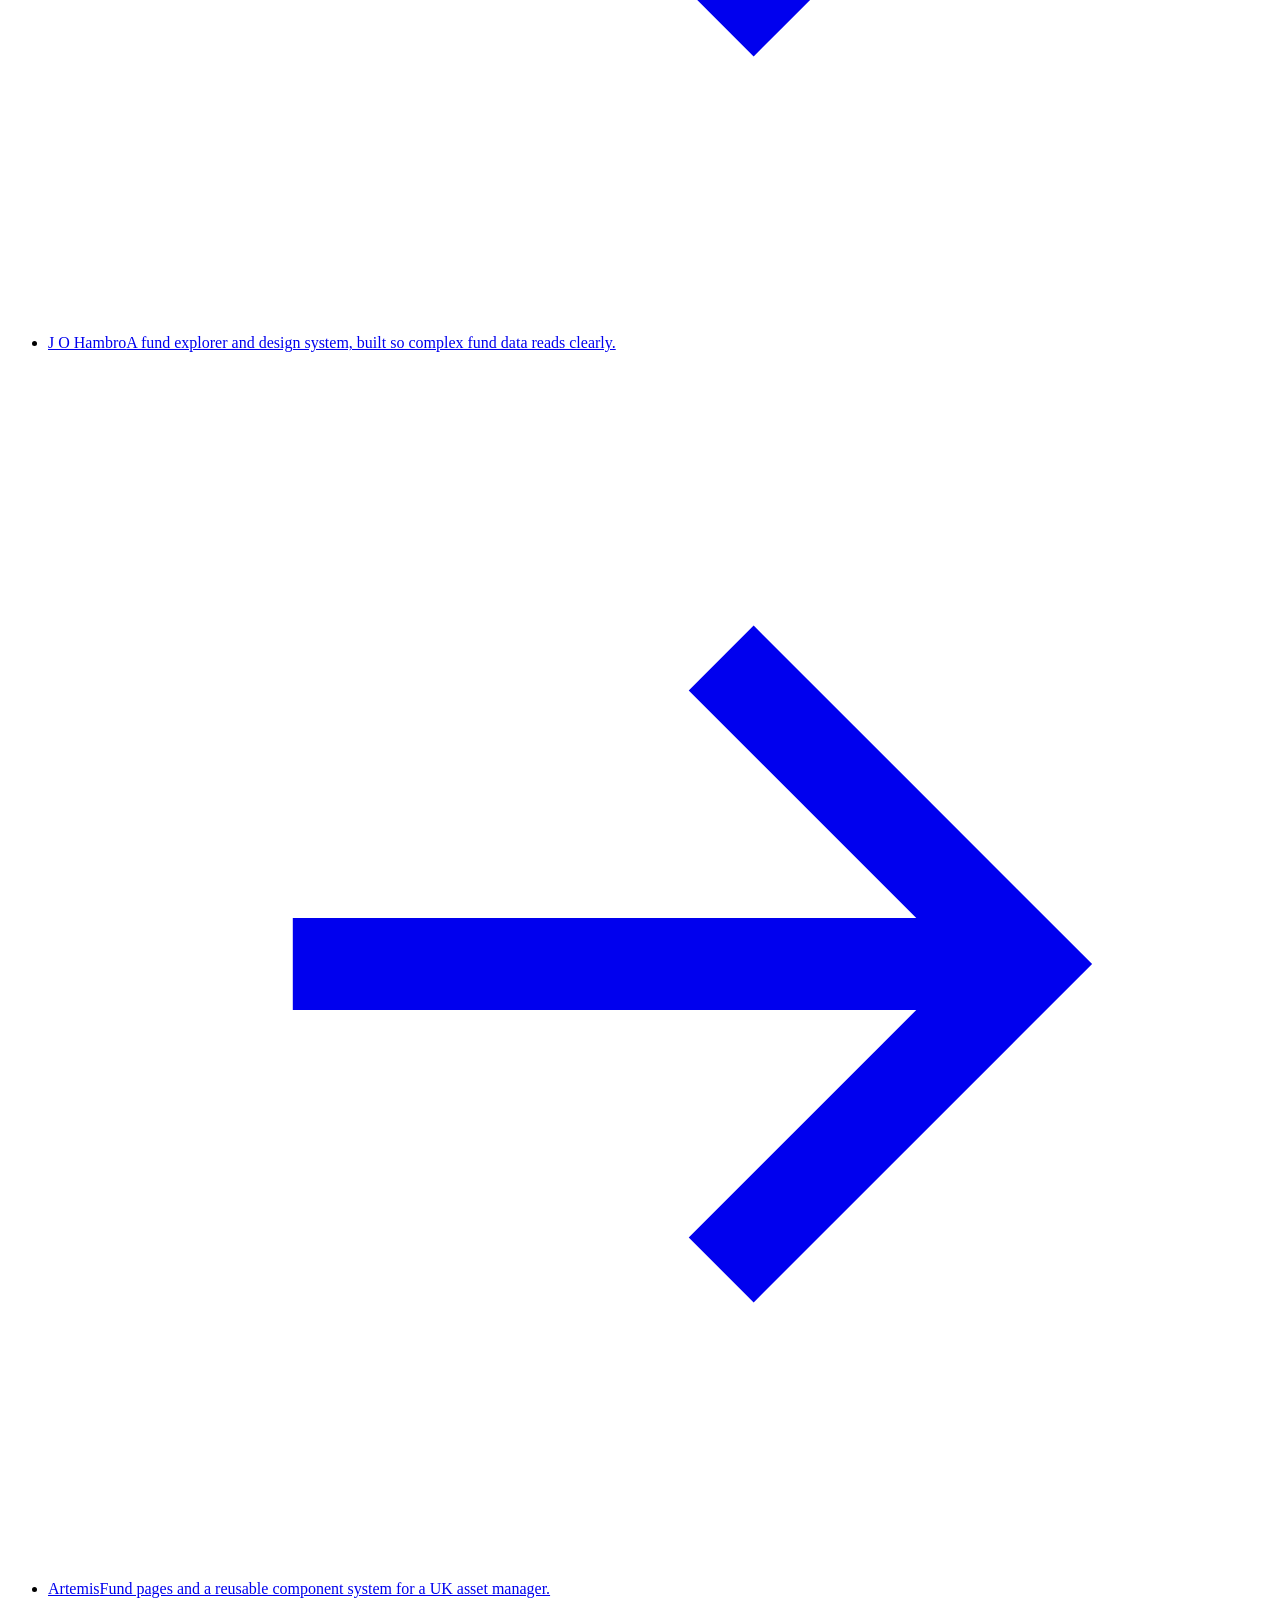
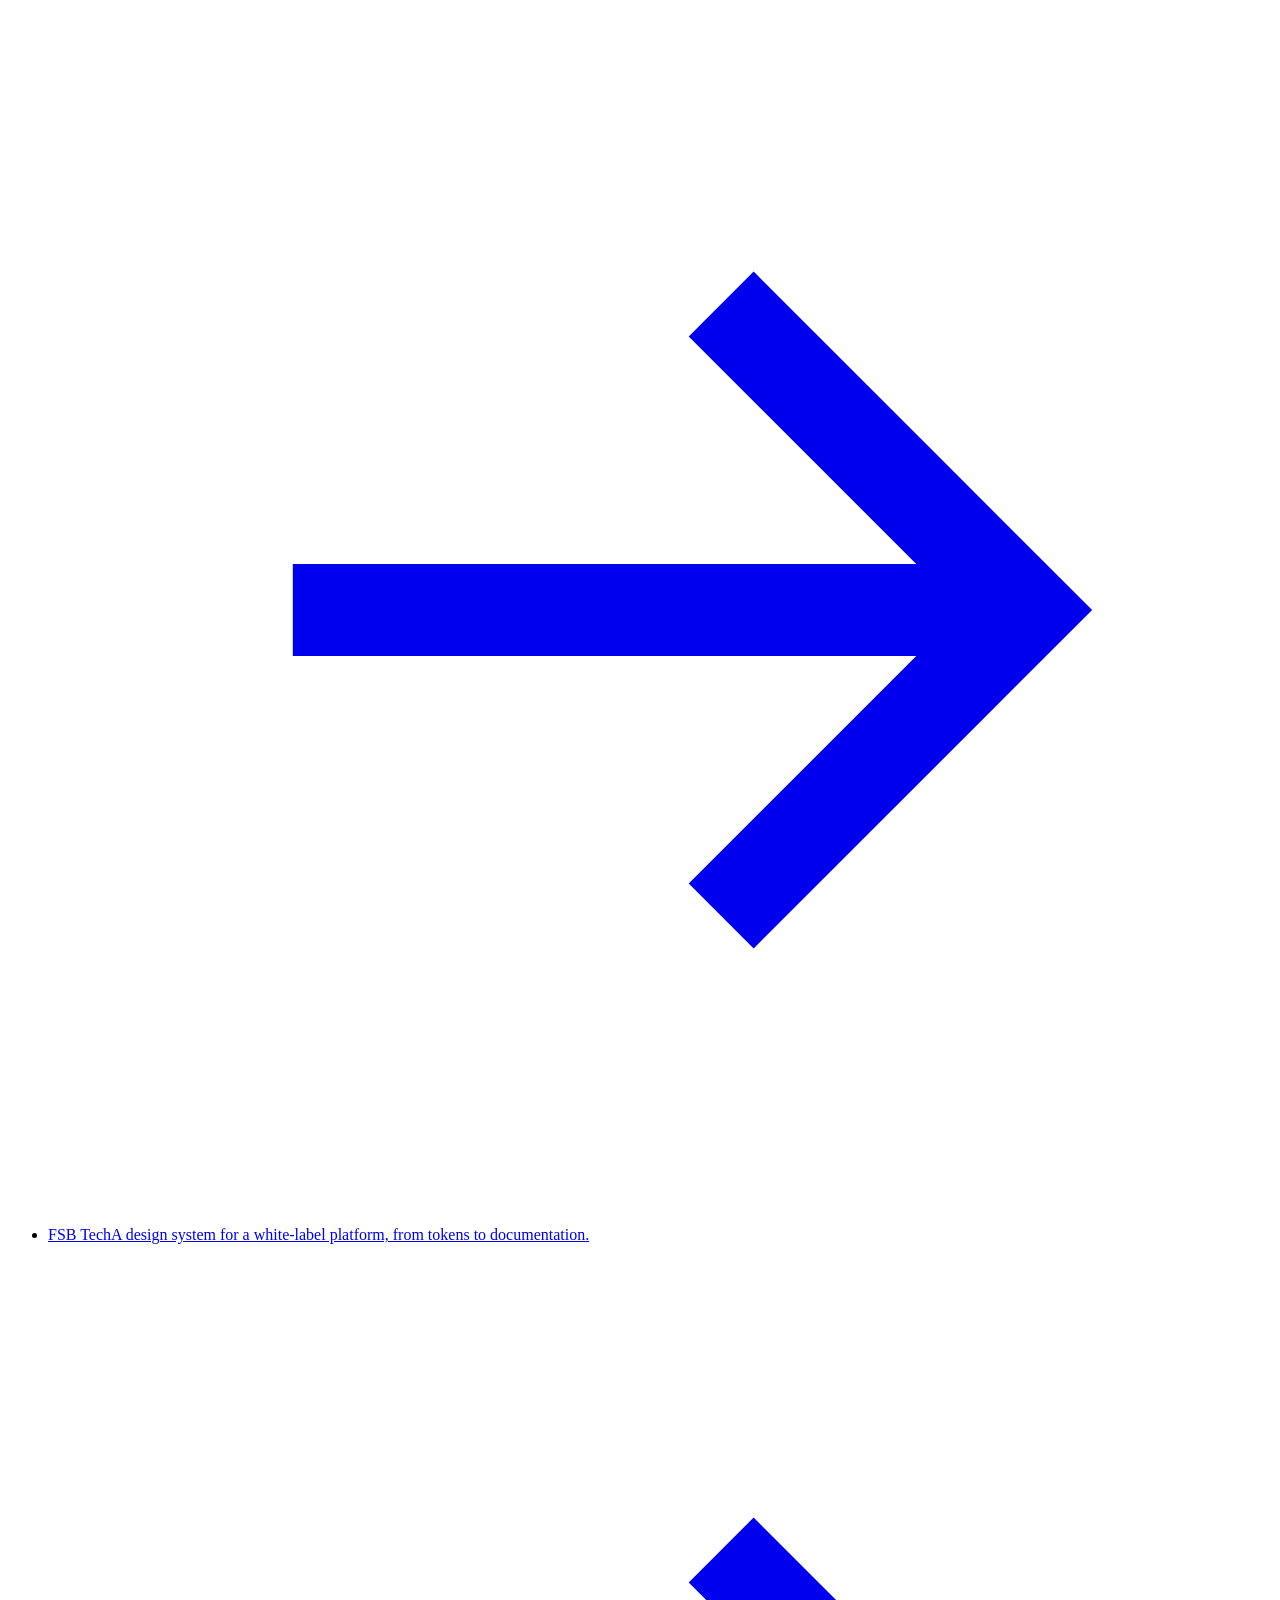
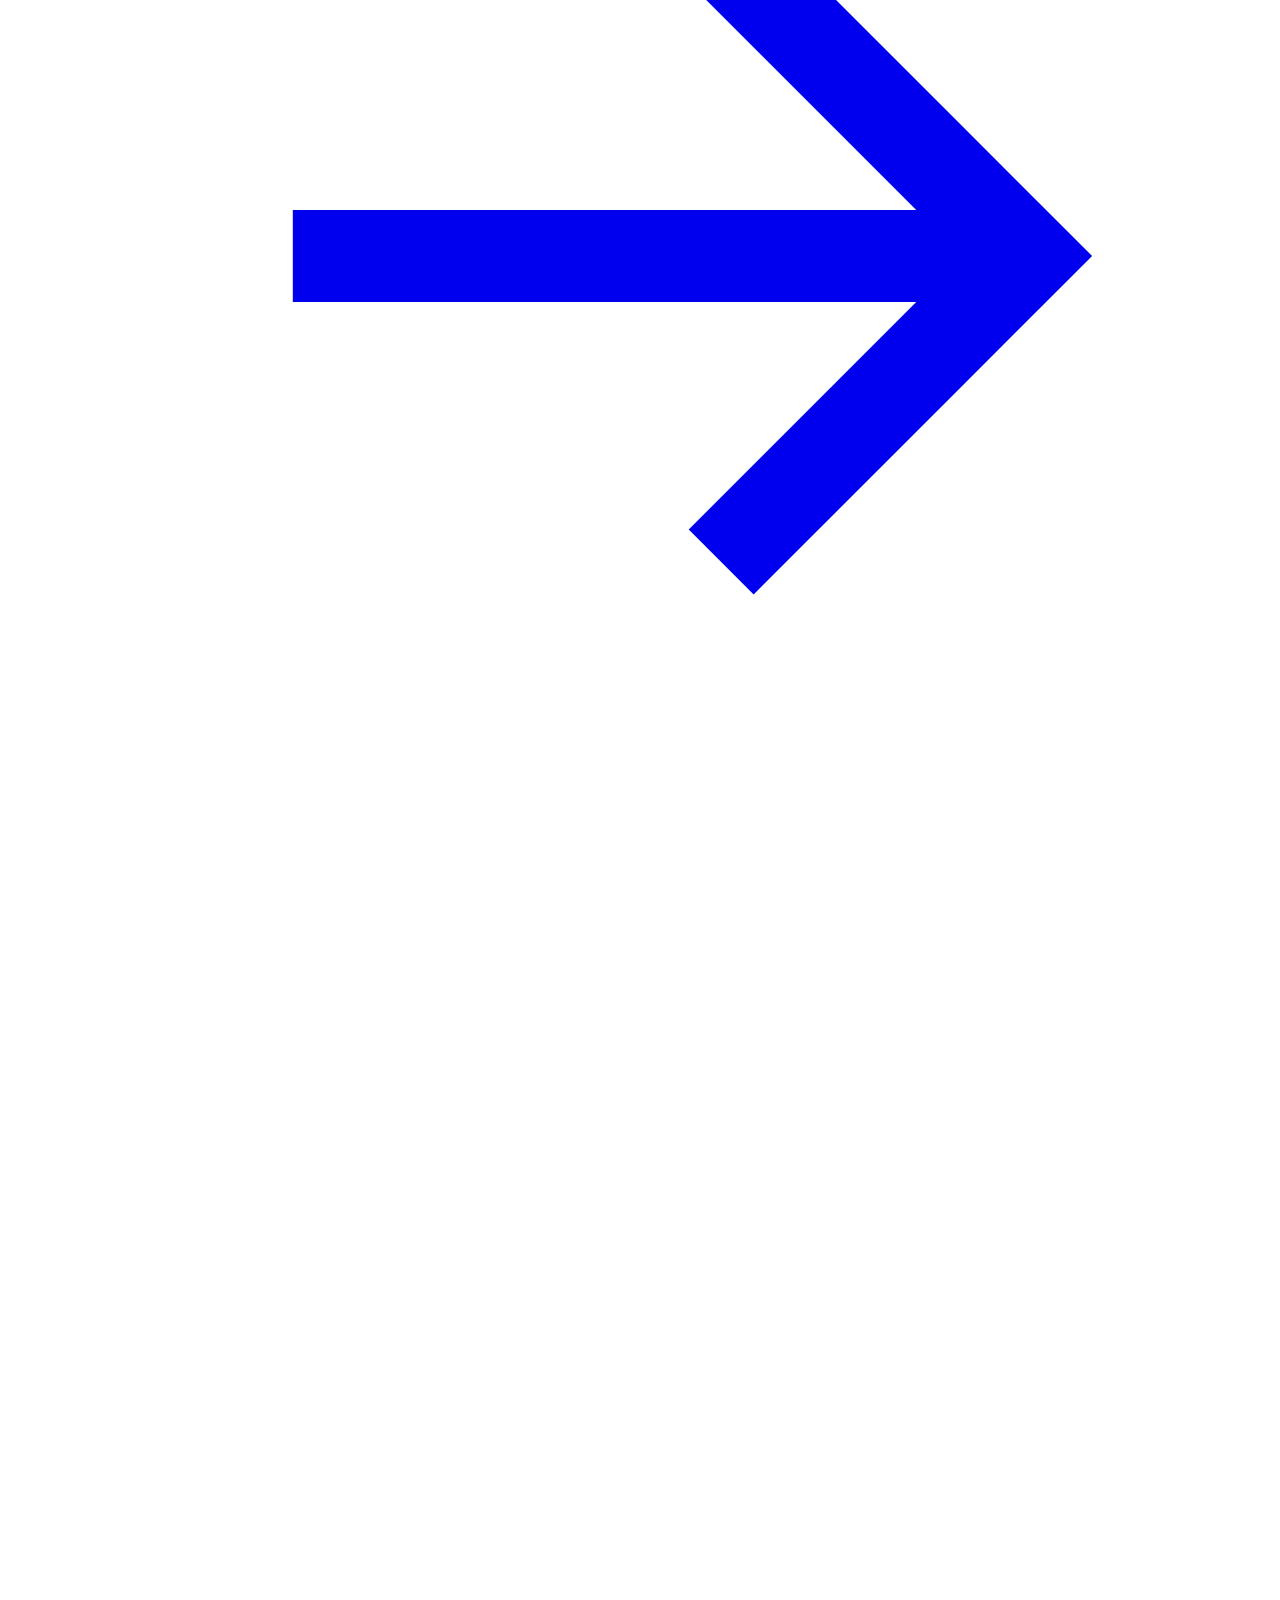
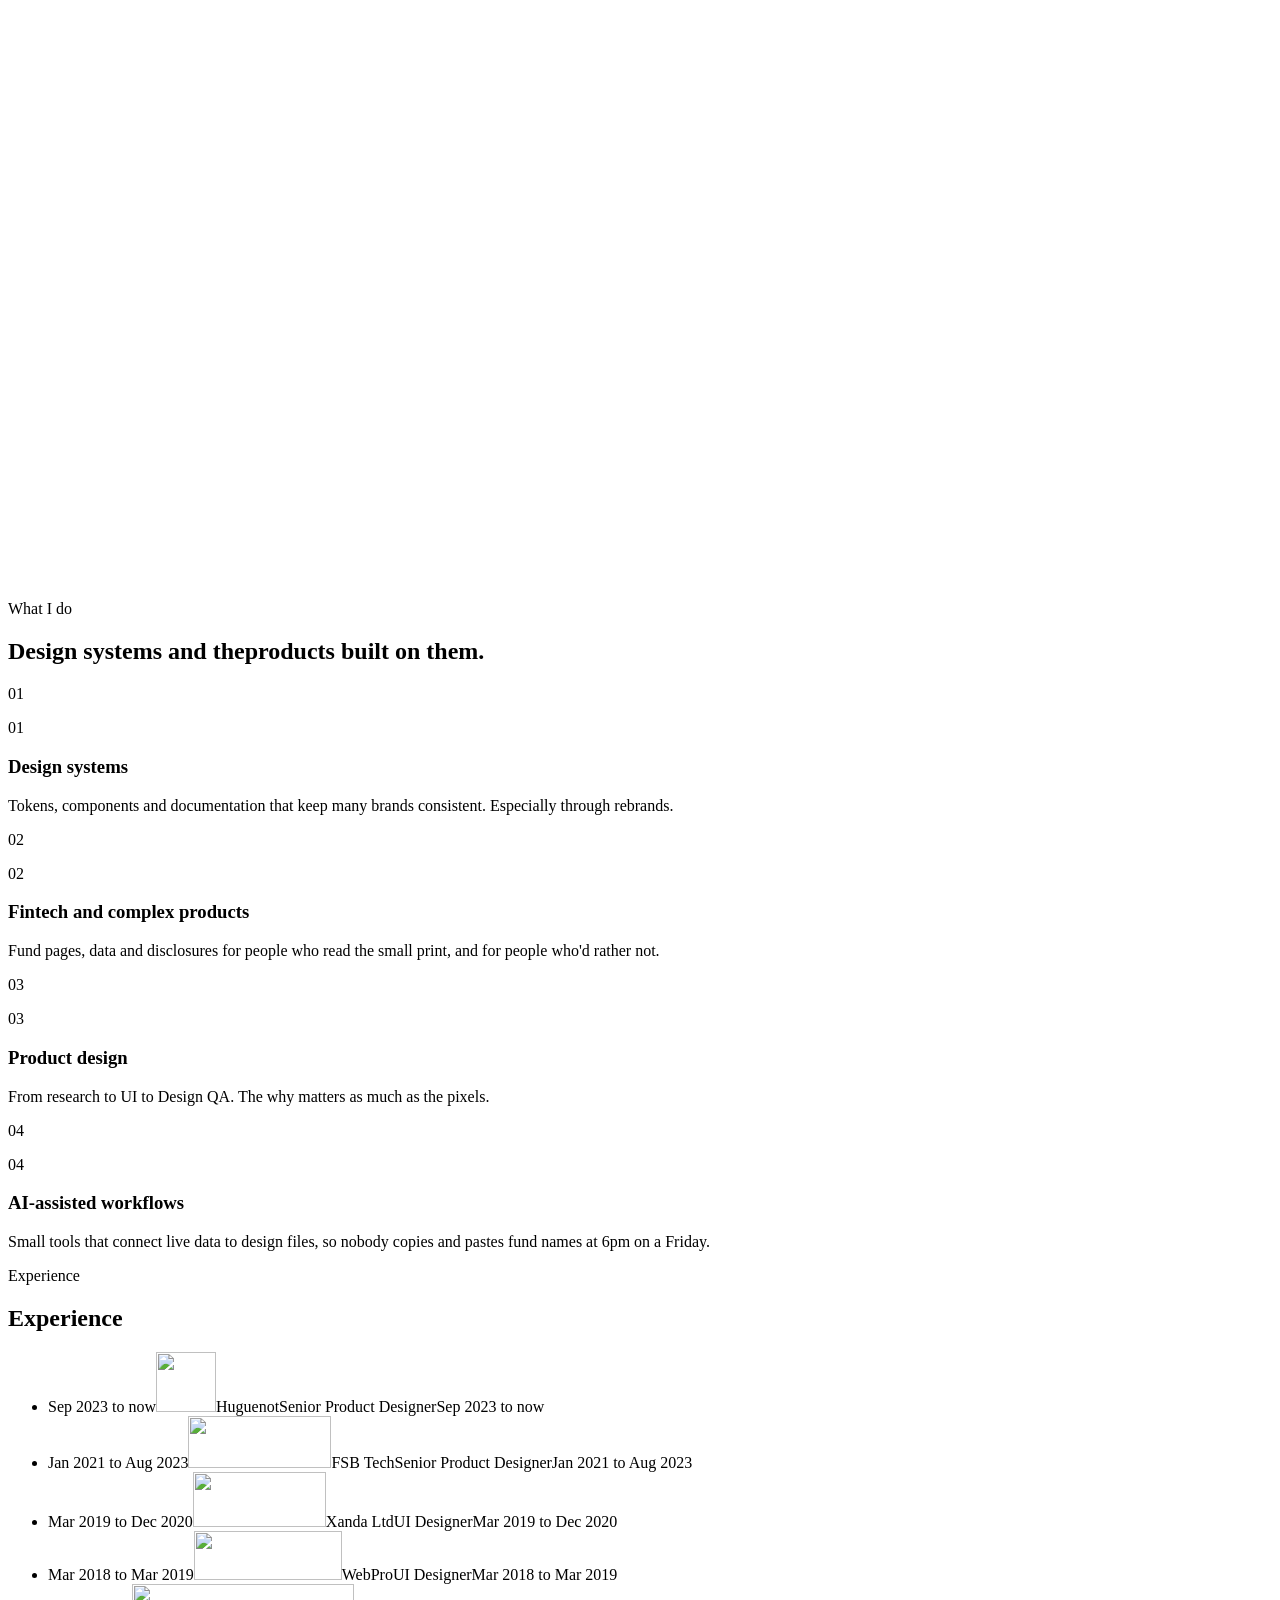
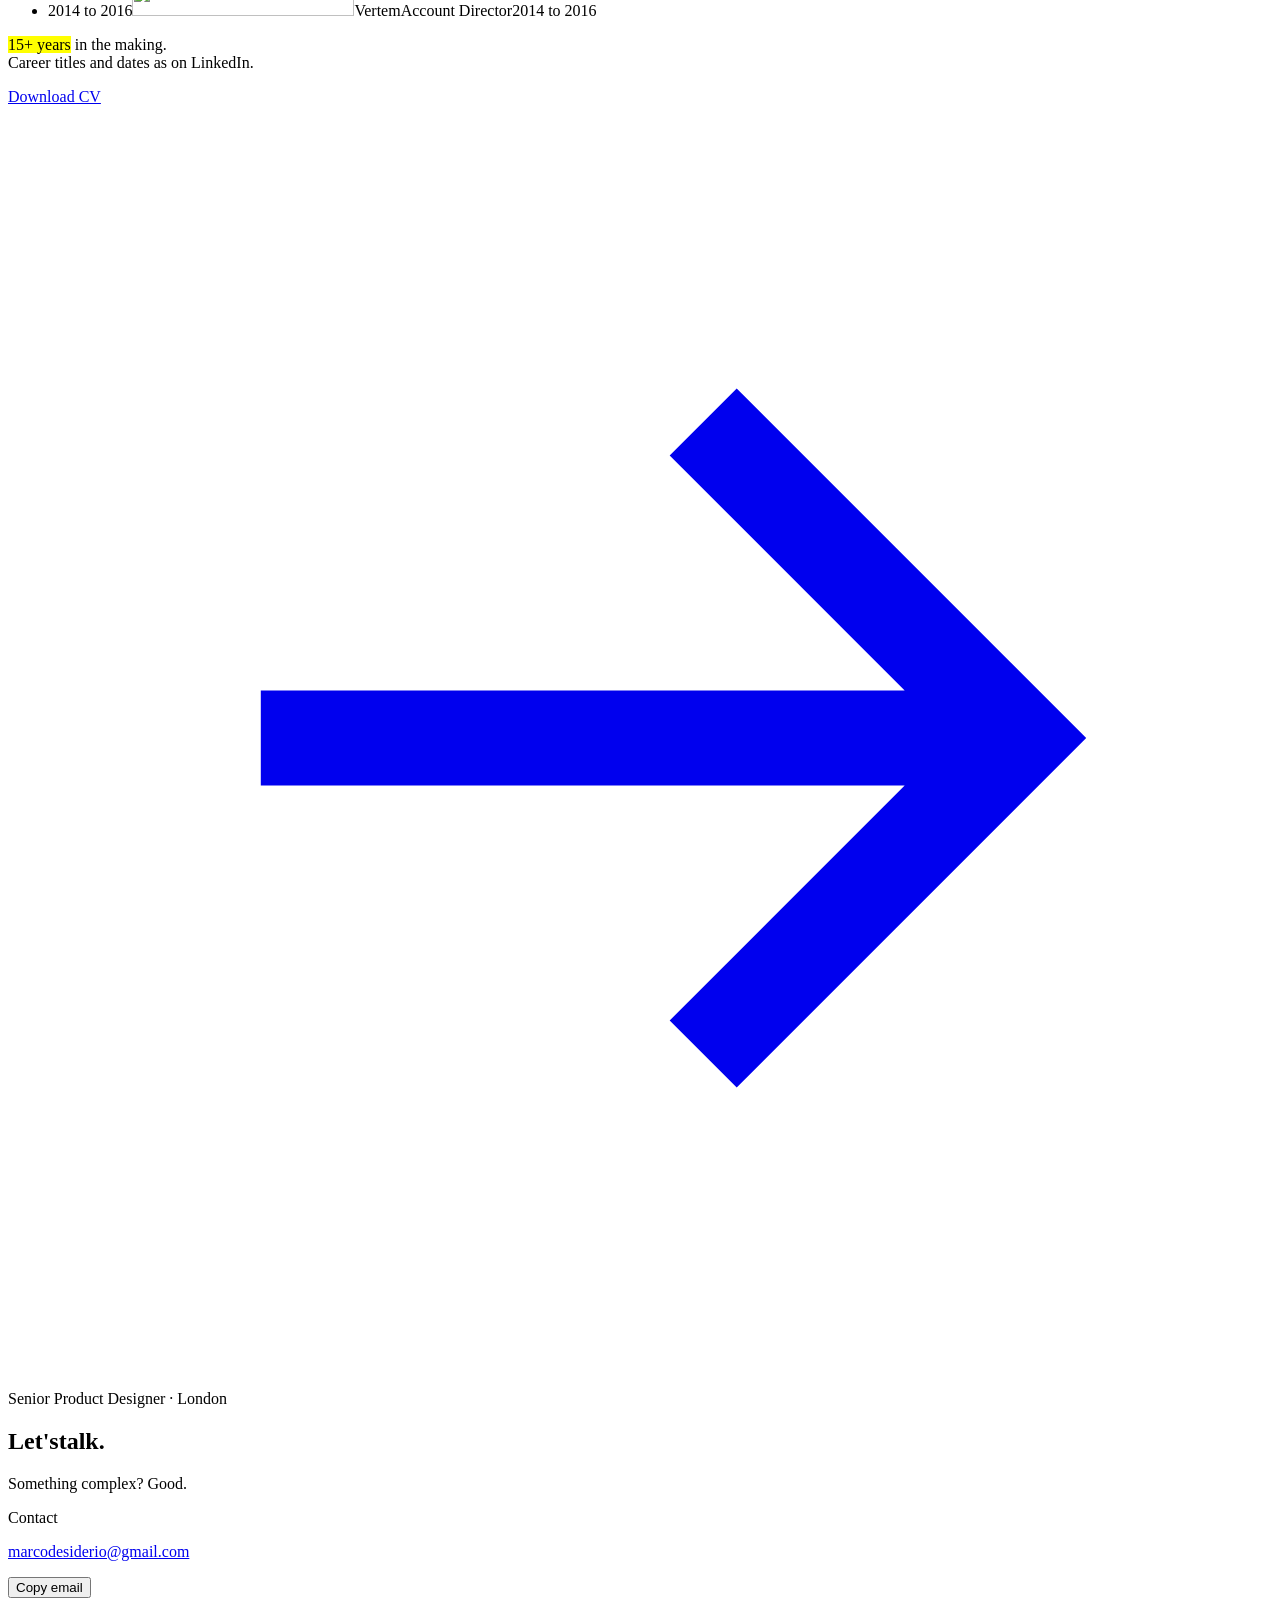
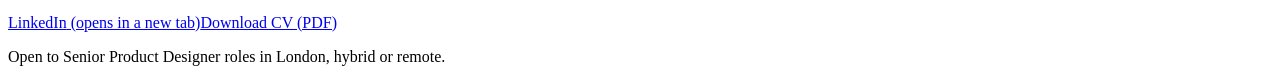
==== commit 04a7b85f: "QA round 3: titles, highlights, projects, experience, case fixes, FSB images" ====
--- a/index.html
+++ b/index.html
@@ -5,16 +5,16 @@
 <meta property="og:type" content="website"><meta property="og:site_name" content="Marco Desiderio"><meta property="og:title" content="Marco Desiderio · Senior Product Designer, London"><meta property="og:description" content="Senior Product Designer in London. Design systems and reusable components for complex, regulated products, mostly UK asset managers and fintech."><meta property="og:url" content="https://marcodesiderio79.github.io/portfolio/"><meta property="og:image" content="https://marcodesiderio79.github.io/portfolio/images/og_1200x630.png"><meta property="og:image:width" content="1200"><meta property="og:image:height" content="630"><meta property="og:image:alt" content="Marco Desiderio. Senior Product Designer, London."><meta name="twitter:card" content="summary_large_image">
 <link rel="preload" href="/portfolio/fonts/InstrumentSerif-400.woff2" as="font" type="font/woff2" crossorigin><link rel="preload" href="/portfolio/fonts/Inter-Var.woff2" as="font" type="font/woff2" crossorigin>
 <script>(function(h){h.classList.replace('no-js','js');try{var t=new URLSearchParams(location.search).get('theme');if(t==='signal'||t==='editorial')h.dataset.theme=t}catch(e){}if(!matchMedia('(prefers-reduced-motion: reduce)').matches){h.classList.add('anim');try{if(!sessionStorage.getItem('md-intro'))h.classList.add('loader-on')}catch(e){}}setTimeout(function(){if(!window.__md)h.classList.remove('anim','loader-on')},3500)})(document.documentElement)</script>
-<link rel="stylesheet" href="/portfolio/css/site.css?v15">
-<link rel="icon" href="/portfolio/favicon.ico?v15" sizes="any"><link rel="icon" href="/portfolio/favicon-32.png?v15" type="image/png" sizes="32x32"><link rel="icon" href="/portfolio/favicon-16.png?v15" type="image/png" sizes="16x16"><link rel="icon" href="/portfolio/favicon-512.png?v15" type="image/png" sizes="512x512"><link rel="apple-touch-icon" sizes="180x180" href="/portfolio/apple-touch-icon-180.png?v15">
-<script src="/portfolio/vendor/gsap.min.js?v15" defer></script><script src="/portfolio/vendor/ScrollTrigger.min.js?v15" defer></script><script src="/portfolio/vendor/lenis.min.js?v15" defer></script><script src="/portfolio/main.js?v15" defer></script></head>
+<link rel="stylesheet" href="/portfolio/css/site.css?v17">
+<link rel="icon" href="/portfolio/favicon.ico?v17" sizes="any"><link rel="icon" href="/portfolio/favicon-32.png?v17" type="image/png" sizes="32x32"><link rel="icon" href="/portfolio/favicon-16.png?v17" type="image/png" sizes="16x16"><link rel="icon" href="/portfolio/favicon-512.png?v17" type="image/png" sizes="512x512"><link rel="apple-touch-icon" sizes="180x180" href="/portfolio/apple-touch-icon-180.png?v17">
+<script src="/portfolio/vendor/gsap.min.js?v17" defer></script><script src="/portfolio/vendor/ScrollTrigger.min.js?v17" defer></script><script src="/portfolio/vendor/lenis.min.js?v17" defer></script><script src="/portfolio/main.js?v17" defer></script></head>
 <body class="home is-loading" data-tone="dark">
 <a class="skip" href="#main">Skip to content</a>
 <header class="rail" aria-label="Site">
 <span class="rail__bar" aria-hidden="true"></span>
 <button class="burger" id="menuBtn" type="button" aria-expanded="false" aria-controls="menu" aria-label="Open menu"><i></i><i></i><i></i></button>
 <a class="rail__home" href="/portfolio/" aria-label="Marco Desiderio, home"><img src="/portfolio/images/logo/marco-face-white-128.png" width="128" height="128" alt="" class="rail__logo"><span class="rail__mono">Marco Desiderio</span></a>
-<div class="rail__mid" aria-hidden="true"><span class="vt">Senior Product Designer · London</span><span class="vt vt--name">Marco Desiderio</span><span class="vt">© 2026</span></div>
+<div class="rail__mid" aria-hidden="true"><span class="vt">Senior Product Designer · London</span><span class="vt vt--name">Marco Desiderio</span></div>
 </header>
 <dialog class="menu" id="menu" aria-label="Site navigation">
 <div class="menu__panel">
@@ -37,7 +37,7 @@
 <section class="panel panel--paper ch1" id="intro" data-tone="light" aria-labelledby="ch1-h">
 <p class="chapter">The short version</p>
 <div class="ch1__intro" data-rise><p class="micro"><span class="ln"><span>Quick intro</span></span></p><h2 class="vh" id="ch1-h">The short version</h2>
-<p class="lead">I spent my first years in advertising in São Paulo. Then I moved to London and started over as a designer, in my second language. Today I build design systems for UK asset managers, where the data is complex and the regulation is strict.</p></div>
+<p class="lead">I spent my first years in advertising in São Paulo. Then I moved to <mark>London</mark> and started over as a designer, in my second language. Today I build <mark>design systems</mark> for UK asset managers, where the data is complex and the regulation is strict.</p></div>
 <figure class="ch1__portrait wipe"><picture><source srcset="/portfolio/images/portrait_beanie_cutout_wide_1120x1400.avif" type="image/avif"><img src="/portfolio/images/portrait_beanie_cutout_wide_1120x1400.webp" width="1120" height="1400" alt="Marco Desiderio in a mustard beanie" loading="lazy" decoding="async"></picture></figure>
 <p class="ch1__quote micro" data-rise><span class="ln"><span>"I design digital products that make people's lives a little less complicated."</span></span></p>
 <a class="ch1__more cta ul" href="/portfolio/about/">More about me <svg class="arr" viewBox="0 0 20 20" aria-hidden="true"><path d="M4 10h12M11 5l5 5-5 5" fill="none" stroke="currentColor" stroke-width="1.5"/></svg></a>
@@ -50,9 +50,8 @@
 <section class="panel panel--stone ch2" id="work" data-tone="light" aria-labelledby="work-h">
 <p class="chapter">Projects</p>
 <div class="ch2__list"><h2 class="vh" id="work-h">Projects</h2>
-<ul class="worklist" role="list"><li data-i="0"><a href="/portfolio/work/royal-london/"><span class="ln"><span class="worklist__t">Royal London</span></span><span class="worklist__m micro">One fund platform, two audiences, 40+ reusable components. Delivered in 3 months.</span><svg class="arr" viewBox="0 0 20 20" aria-hidden="true"><path d="M4 10h12M11 5l5 5-5 5" fill="none" stroke="currentColor" stroke-width="1.5"/></svg></a><i class="rule"></i><i class="rule rule--hover"></i></li><li data-i="1"><a href="/portfolio/work/johcm/"><span class="ln"><span class="worklist__t">J O Hambro</span></span><span class="worklist__m micro">A fund explorer and design system, built so complex fund data reads clearly.</span><svg class="arr" viewBox="0 0 20 20" aria-hidden="true"><path d="M4 10h12M11 5l5 5-5 5" fill="none" stroke="currentColor" stroke-width="1.5"/></svg></a><i class="rule"></i><i class="rule rule--hover"></i></li><li data-i="2"><a href="/portfolio/work/artemis/"><span class="ln"><span class="worklist__t">Artemis</span></span><span class="worklist__m micro">Fund pages and a reusable component system for a UK asset manager.</span><svg class="arr" viewBox="0 0 20 20" aria-hidden="true"><path d="M4 10h12M11 5l5 5-5 5" fill="none" stroke="currentColor" stroke-width="1.5"/></svg></a><i class="rule"></i><i class="rule rule--hover"></i></li><li data-i="3"><a href="/portfolio/work/fsb-tech/"><span class="ln"><span class="worklist__t">FSB Tech</span></span><span class="worklist__m micro">A design system for a white-label platform, from tokens to documentation.</span><svg class="arr" viewBox="0 0 20 20" aria-hidden="true"><path d="M4 10h12M11 5l5 5-5 5" fill="none" stroke="currentColor" stroke-width="1.5"/></svg></a><i class="rule"></i><i class="rule rule--hover"></i></li></ul></div>
-<div class="ch2__foot"><p class="ch2__note micro">Four projects, three asset managers and one betting platform. Every one built on reusable components.</p>
-<p class="ch2__nda">Some client work is under NDA, so a few screens are simplified. Happy to walk you through the rest in person.</p></div>
+<ul class="worklist" role="list"><li data-i="0"><a href="/portfolio/work/royal-london/"><span class="ln"><span class="worklist__t">Royal London</span></span><span class="worklist__m micro">One fund platform, 40+ reusable components. Delivered in 3 months.</span><svg class="arr" viewBox="0 0 20 20" aria-hidden="true"><path d="M4 10h12M11 5l5 5-5 5" fill="none" stroke="currentColor" stroke-width="1.5"/></svg></a><i class="rule"></i><i class="rule rule--hover"></i></li><li data-i="1"><a href="/portfolio/work/johcm/"><span class="ln"><span class="worklist__t">J O Hambro</span></span><span class="worklist__m micro">A fund explorer and design system, built so complex fund data reads clearly.</span><svg class="arr" viewBox="0 0 20 20" aria-hidden="true"><path d="M4 10h12M11 5l5 5-5 5" fill="none" stroke="currentColor" stroke-width="1.5"/></svg></a><i class="rule"></i><i class="rule rule--hover"></i></li><li data-i="2"><a href="/portfolio/work/artemis/"><span class="ln"><span class="worklist__t">Artemis</span></span><span class="worklist__m micro">Fund pages and a reusable component system for a UK asset manager.</span><svg class="arr" viewBox="0 0 20 20" aria-hidden="true"><path d="M4 10h12M11 5l5 5-5 5" fill="none" stroke="currentColor" stroke-width="1.5"/></svg></a><i class="rule"></i><i class="rule rule--hover"></i></li><li data-i="3"><a href="/portfolio/work/fsb-tech/"><span class="ln"><span class="worklist__t">FSB Tech</span></span><span class="worklist__m micro">A design system for a white-label platform, from tokens to documentation.</span><svg class="arr" viewBox="0 0 20 20" aria-hidden="true"><path d="M4 10h12M11 5l5 5-5 5" fill="none" stroke="currentColor" stroke-width="1.5"/></svg></a><i class="rule"></i><i class="rule rule--hover"></i></li></ul></div>
+
 <div class="ch2__preview" aria-hidden="true"><div class="ch2__img is-on" data-i="0"><video muted loop playsinline preload="none" poster="/portfolio/images/preview/royal-london-poster.jpg" data-src="/portfolio/images/preview/royal-london.mp4" width="1280" height="720"></video></div><div class="ch2__img" data-i="1"><video muted loop playsinline preload="none" poster="/portfolio/images/preview/johcm-poster.jpg" data-src="/portfolio/images/preview/johcm.mp4" width="1280" height="720"></video></div><div class="ch2__img" data-i="2"><video muted loop playsinline preload="none" poster="/portfolio/images/preview/artemis-poster.jpg" data-src="/portfolio/images/preview/artemis.mp4" width="1280" height="720"></video></div><div class="ch2__img" data-i="3"><video muted loop playsinline preload="none" poster="/portfolio/images/preview/fsb-tech-poster.jpg" data-src="/portfolio/images/preview/fsb-tech.mp4" width="1280" height="720"></video></div></div>
 </section>
 <section class="panel panel--dark ch3" id="what" data-tone="light" aria-labelledby="what-h">
@@ -62,8 +61,8 @@
 <section class="panel panel--stone ch4" id="experience" data-tone="light" aria-labelledby="exp-h">
 <p class="chapter">Experience</p>
 <div class="ch4__list"><h2 class="vh" id="exp-h">Experience</h2>
-<ul class="explist" role="list"><li tabindex="0"><span class="explist__card" aria-hidden="true"><span class="micro">Sep 2023 to now</span><span>Senior Product Designer</span></span><span class="ln"><span class="explist__co">Huguenot</span></span><img class="explist__logo" src="/portfolio/images/logos/huguenot_charcoal.png" width="60" height="60" style="--lh:60px" alt=""" loading="lazy" decoding="async"><span class="explist__meta micro"><span>Senior Product Designer</span><span>Sep 2023 to now</span></span></li><li tabindex="0"><span class="explist__card" aria-hidden="true"><span class="micro">Jan 2021 to Aug 2023</span><span>Senior Product Designer</span></span><span class="ln"><span class="explist__co">FSB Tech</span></span><img class="explist__logo" src="/portfolio/images/logos/fsb_charcoal.png" width="143" height="52" style="--lh:52px" alt=""" loading="lazy" decoding="async"><span class="explist__meta micro"><span>Senior Product Designer</span><span>Jan 2021 to Aug 2023</span></span></li><li tabindex="0"><span class="explist__card" aria-hidden="true"><span class="micro">Mar 2019 to Dec 2020</span><span>UI Designer</span></span><span class="ln"><span class="explist__co">Xanda Ltd</span></span><img class="explist__logo" src="/portfolio/images/logos/xanda_charcoal.png" width="133" height="55" style="--lh:55px" alt=""" loading="lazy" decoding="async"><span class="explist__meta micro"><span>UI Designer</span><span>Mar 2019 to Dec 2020</span></span></li><li tabindex="0"><span class="explist__card" aria-hidden="true"><span class="micro">Mar 2018 to Mar 2019</span><span>UI Designer</span></span><span class="ln"><span class="explist__co">WebPro</span></span><img class="explist__logo" src="/portfolio/images/logos/webpro_charcoal.png" width="148" height="49" style="--lh:49px" alt=""" loading="lazy" decoding="async"><span class="explist__meta micro"><span>UI Designer</span><span>Mar 2018 to Mar 2019</span></span></li><li tabindex="0"><span class="explist__card" aria-hidden="true"><span class="micro">2014 to 2016</span><span>Account Director</span></span><span class="ln"><span class="explist__co">Vertem</span></span><img class="explist__logo" src="/portfolio/images/logos/vertem_charcoal.png" width="222" height="32" style="--lh:32px" alt=""" loading="lazy" decoding="async"><span class="explist__meta micro"><span>Account Director</span><span>2014 to 2016</span></span></li></ul></div>
-<p class="ch4__cap micro">15+ years in the making.<br>Career titles and dates as on LinkedIn.</p>
+<ul class="explist" role="list"><li tabindex="0"><span class="explist__card" aria-hidden="true"><span class="micro">Sep 2023 to now</span><img class="explist__logo" src="/portfolio/images/logos/huguenot_cream.png" width="60" height="60" style="--lh:60px" alt="" loading="lazy" decoding="async"></span><span class="ln"><span class="explist__co">Huguenot</span></span><span class="explist__meta micro"><span>Senior Product Designer</span><span>Sep 2023 to now</span></span></li><li tabindex="0"><span class="explist__card" aria-hidden="true"><span class="micro">Jan 2021 to Aug 2023</span><img class="explist__logo" src="/portfolio/images/logos/fsb_cream.png" width="143" height="52" style="--lh:52px" alt="" loading="lazy" decoding="async"></span><span class="ln"><span class="explist__co">FSB Tech</span></span><span class="explist__meta micro"><span>Senior Product Designer</span><span>Jan 2021 to Aug 2023</span></span></li><li tabindex="0"><span class="explist__card" aria-hidden="true"><span class="micro">Mar 2019 to Dec 2020</span><img class="explist__logo" src="/portfolio/images/logos/xanda_cream.png" width="133" height="55" style="--lh:55px" alt="" loading="lazy" decoding="async"></span><span class="ln"><span class="explist__co">Xanda Ltd</span></span><span class="explist__meta micro"><span>UI Designer</span><span>Mar 2019 to Dec 2020</span></span></li><li tabindex="0"><span class="explist__card" aria-hidden="true"><span class="micro">Mar 2018 to Mar 2019</span><img class="explist__logo" src="/portfolio/images/logos/webpro_cream.png" width="148" height="49" style="--lh:49px" alt="" loading="lazy" decoding="async"></span><span class="ln"><span class="explist__co">WebPro</span></span><span class="explist__meta micro"><span>UI Designer</span><span>Mar 2018 to Mar 2019</span></span></li><li tabindex="0"><span class="explist__card" aria-hidden="true"><span class="micro">2014 to 2016</span><img class="explist__logo" src="/portfolio/images/logos/vertem_cream.png" width="222" height="32" style="--lh:32px" alt="" loading="lazy" decoding="async"></span><span class="ln"><span class="explist__co">Vertem</span></span><span class="explist__meta micro"><span>Account Director</span><span>2014 to 2016</span></span></li></ul></div>
+<p class="ch4__cap micro"><mark>15+ years</mark> in the making.<br>Career titles and dates as on LinkedIn.</p>
 <a class="ch4__cv cta ul" href="/portfolio/cv/Marco_Desiderio_CV.pdf" download>Download CV <svg class="arr" viewBox="0 0 20 20" aria-hidden="true"><path d="M4 10h12M11 5l5 5-5 5" fill="none" stroke="currentColor" stroke-width="1.5"/></svg></a>
 </section>
 <section class="panel panel--deep foot" id="contact" data-tone="light" aria-labelledby="foot-h">
@@ -73,6 +72,6 @@
 <div class="foot__contact" data-rise><p class="micro"><span class="ln"><span>Contact</span></span></p><p class="foot__email"><span class="ln"><span><a class="ul ul--on" href="mailto:marcodesiderio@gmail.com">marcodesiderio@gmail.com</a></span></span></p>
 <p class="foot__actions"><button class="btn" id="copy" type="button" data-email="marcodesiderio@gmail.com">Copy email</button><span id="copyLbl" class="micro" aria-live="polite"></span></p></div>
 <nav class="foot__social" aria-label="Elsewhere"><a class="ul" href="https://www.linkedin.com/in/marco-antonio-desiderio/" target="_blank" rel="noopener">LinkedIn<span class="vh"> (opens in a new tab)</span></a><a class="ul" href="/portfolio/cv/Marco_Desiderio_CV.pdf" download>Download CV (PDF)</a></nav>
-<p class="micro foot__meta">Open to Senior Product Designer roles in London, hybrid or remote.<br>© 2026 Marco Desiderio</p>
+<p class="micro foot__meta">Open to Senior Product Designer roles in London, hybrid or remote.</p>
 </section>
 </div></div></main></body></html>
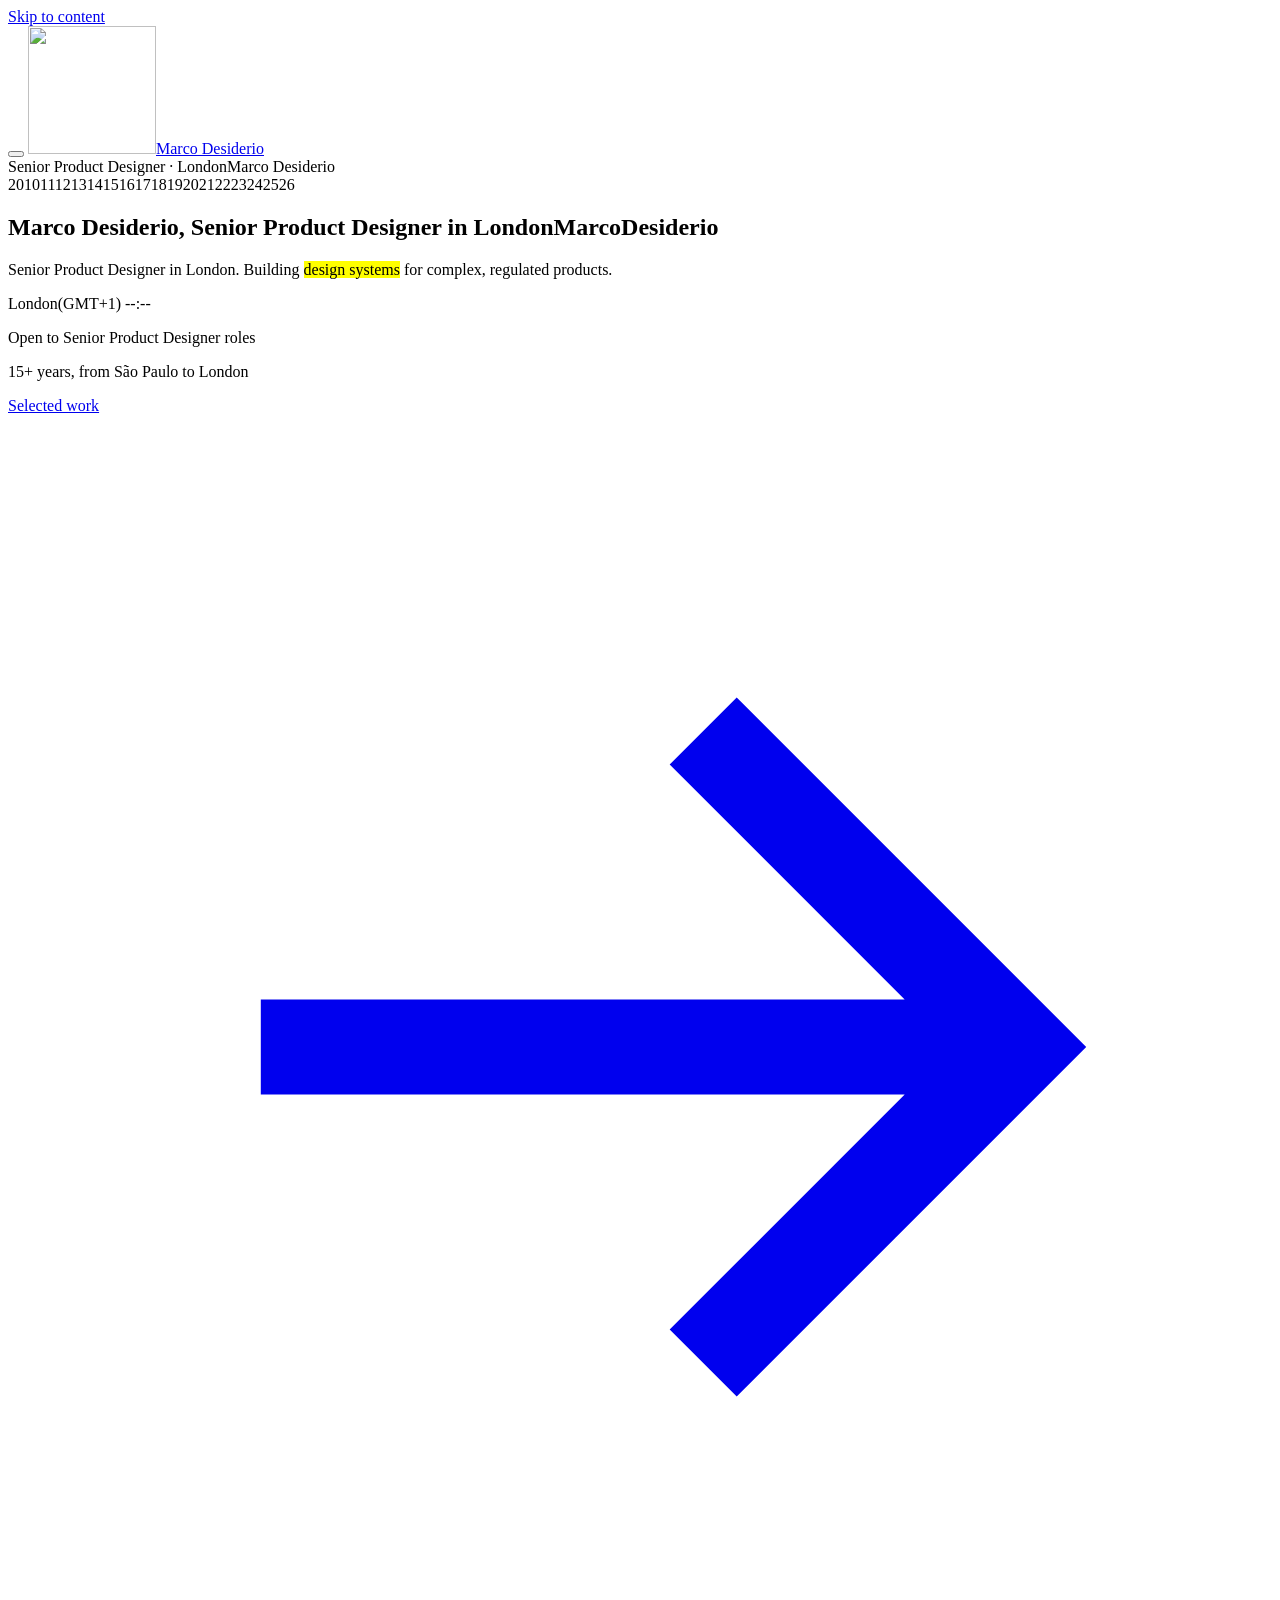
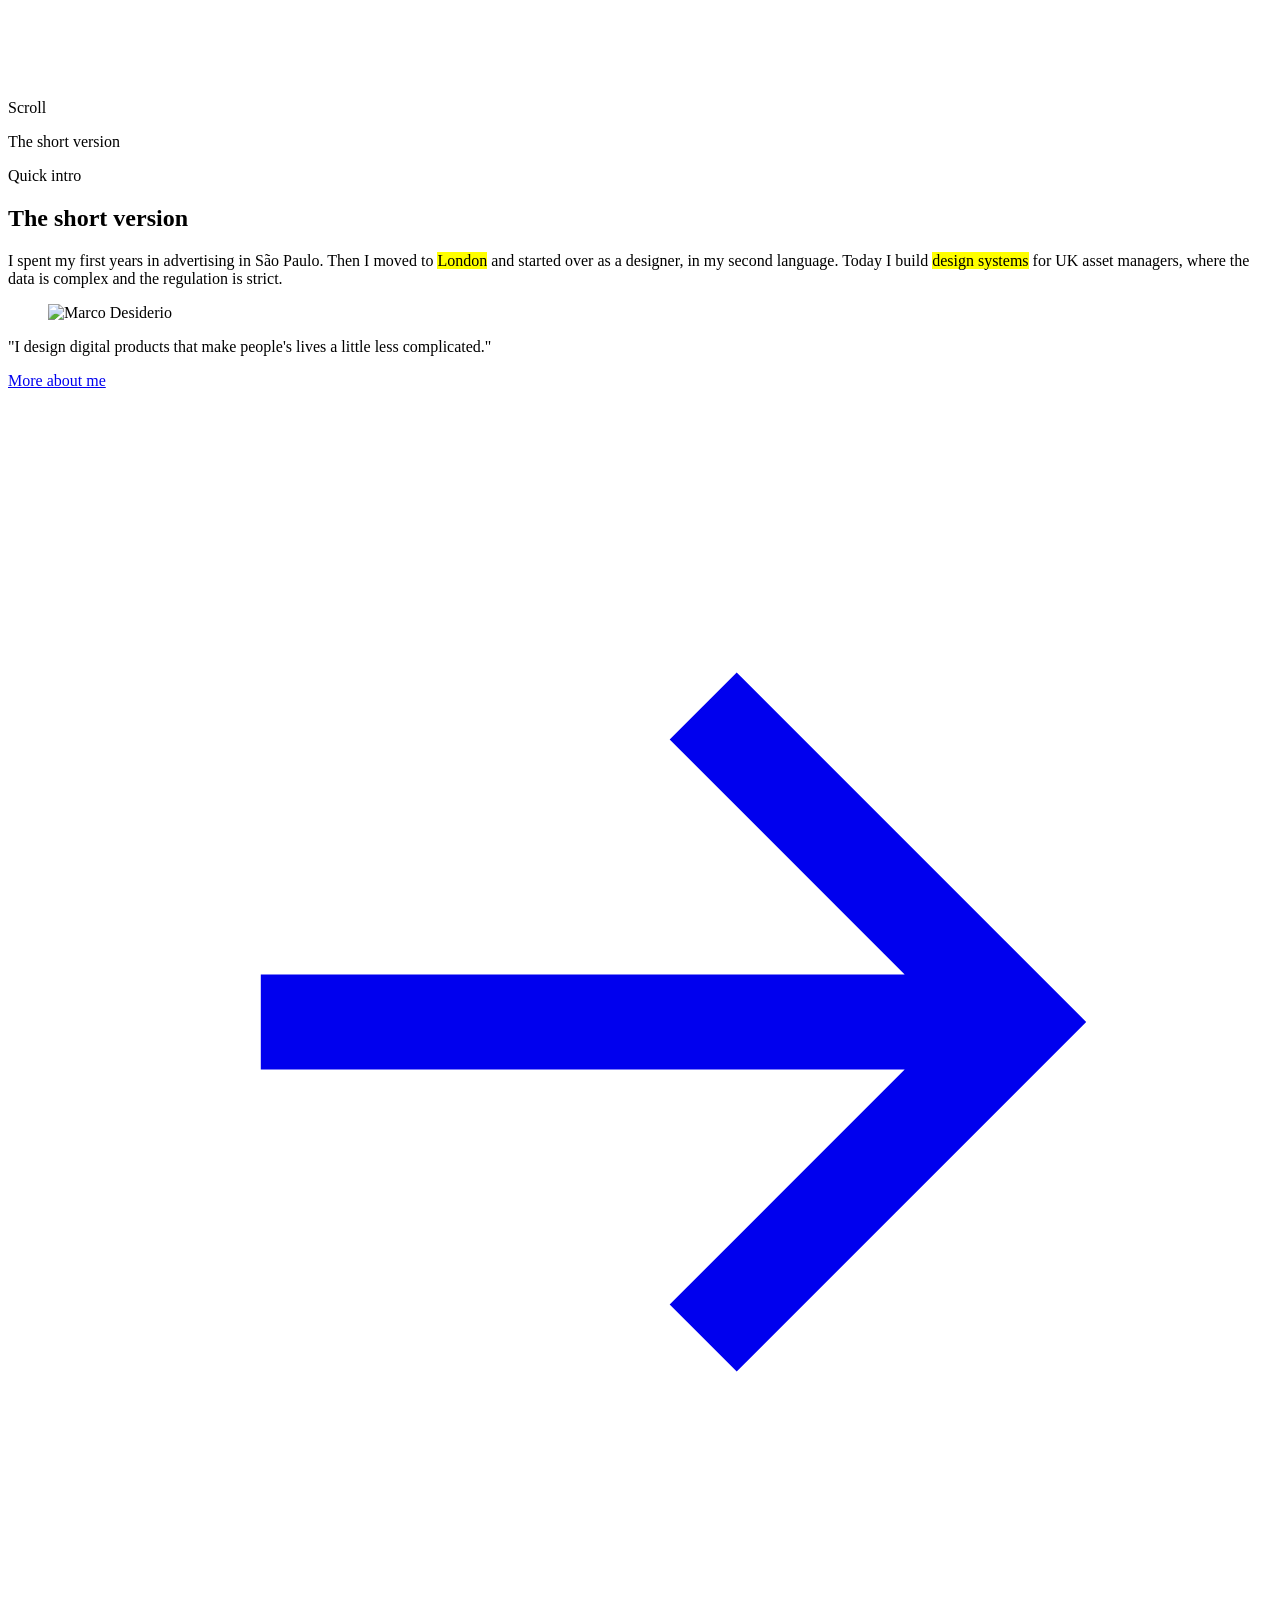
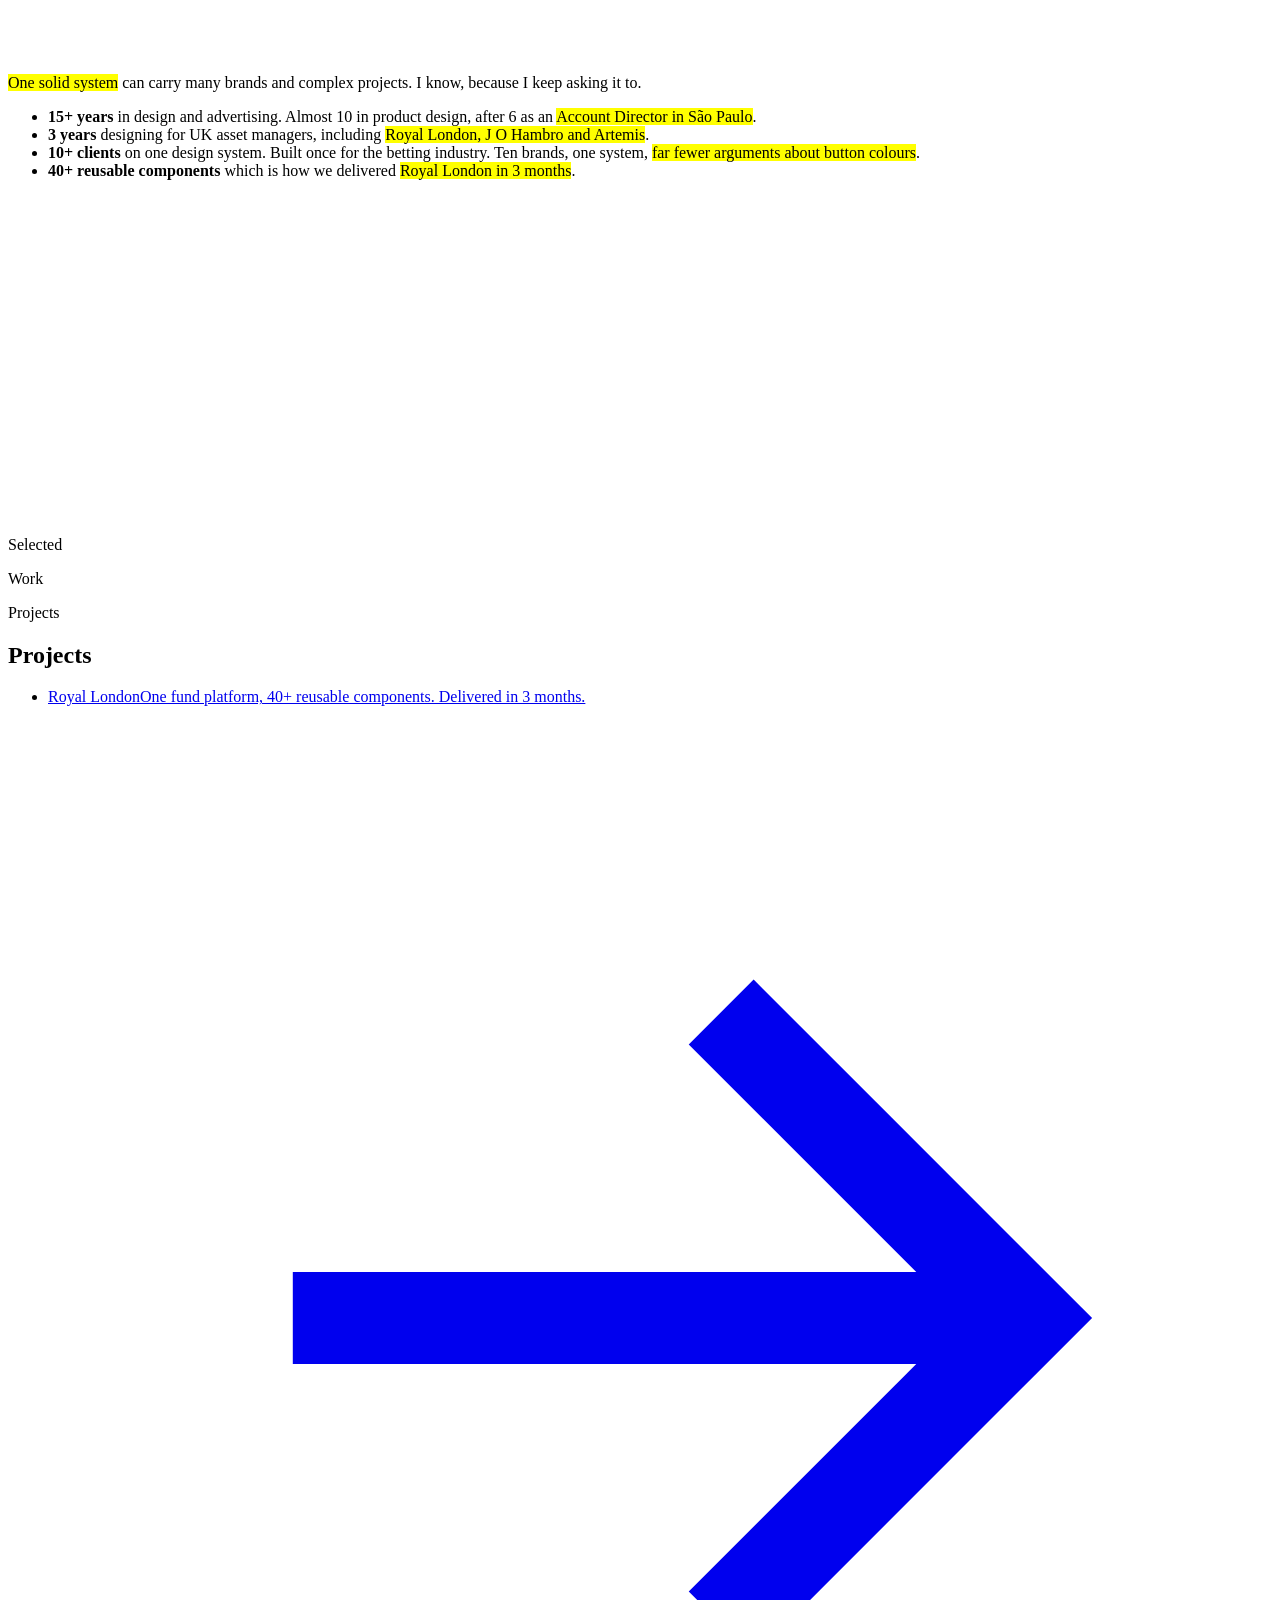
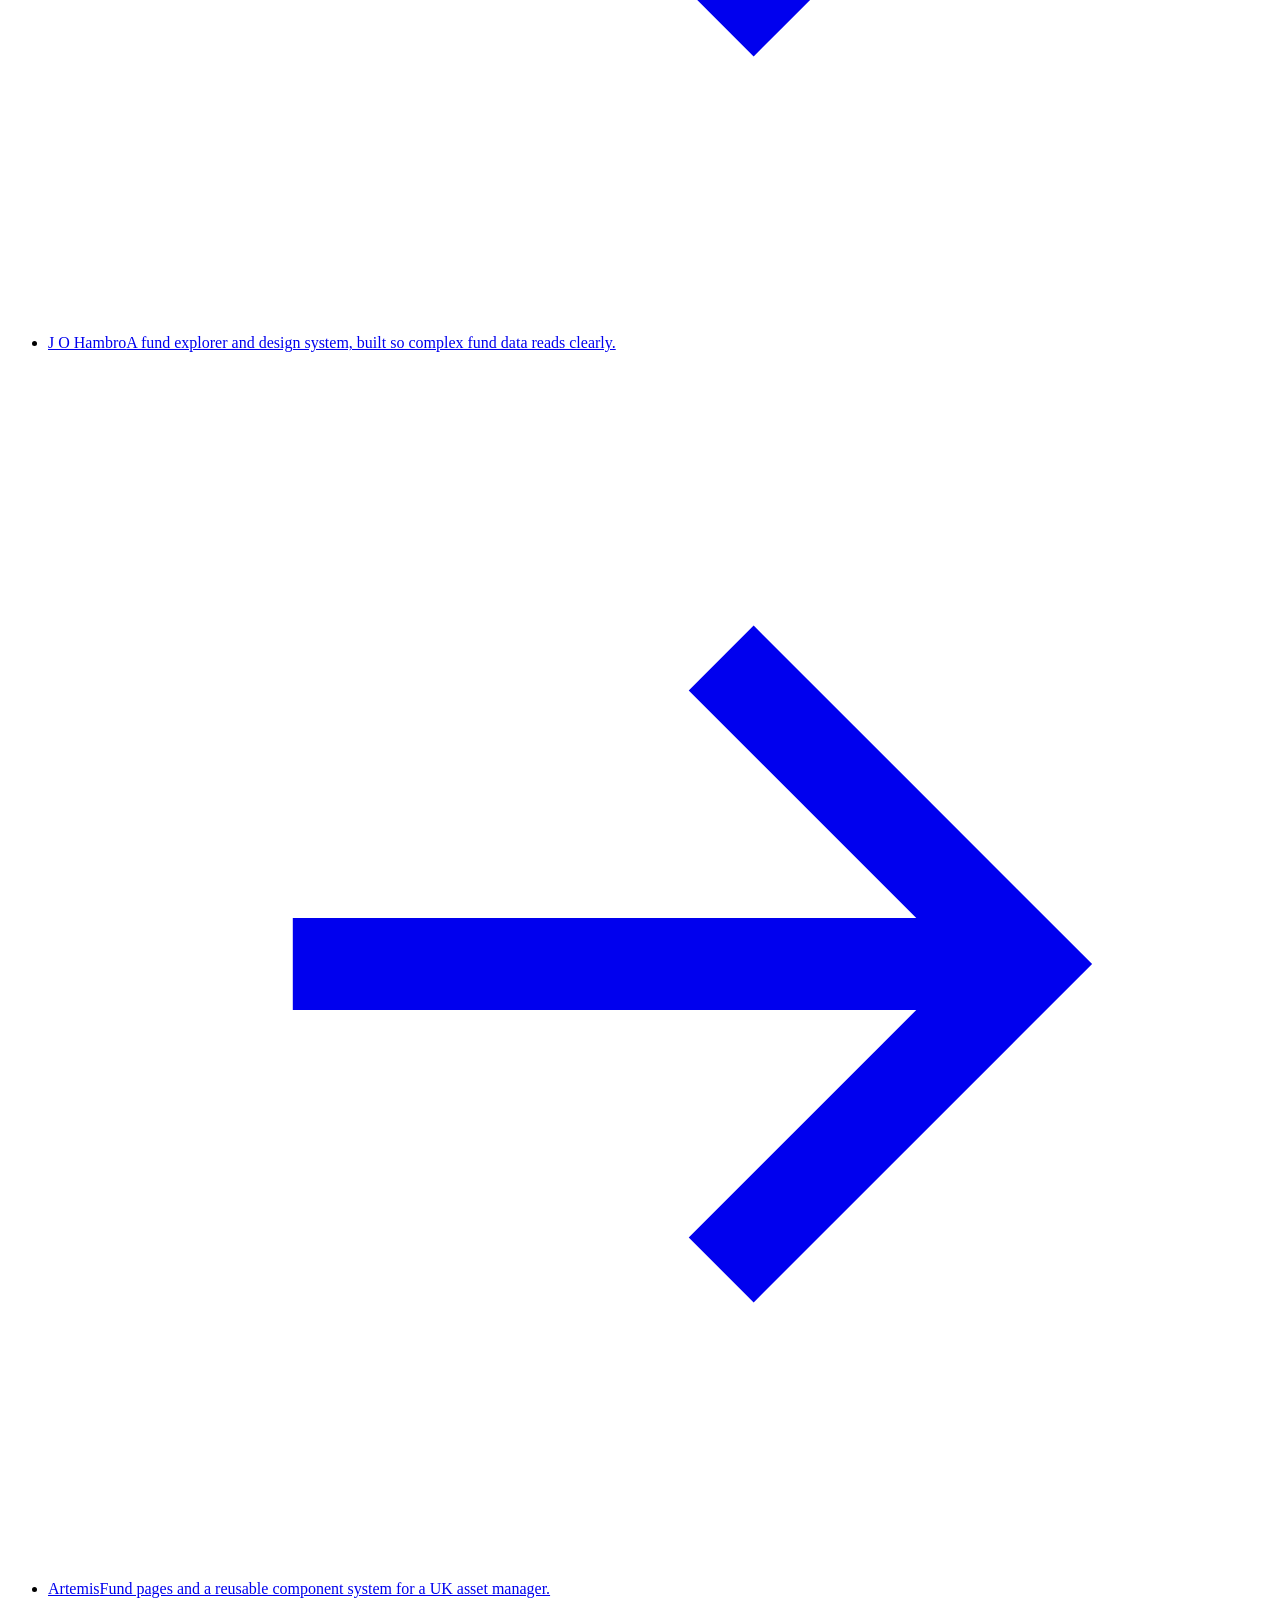
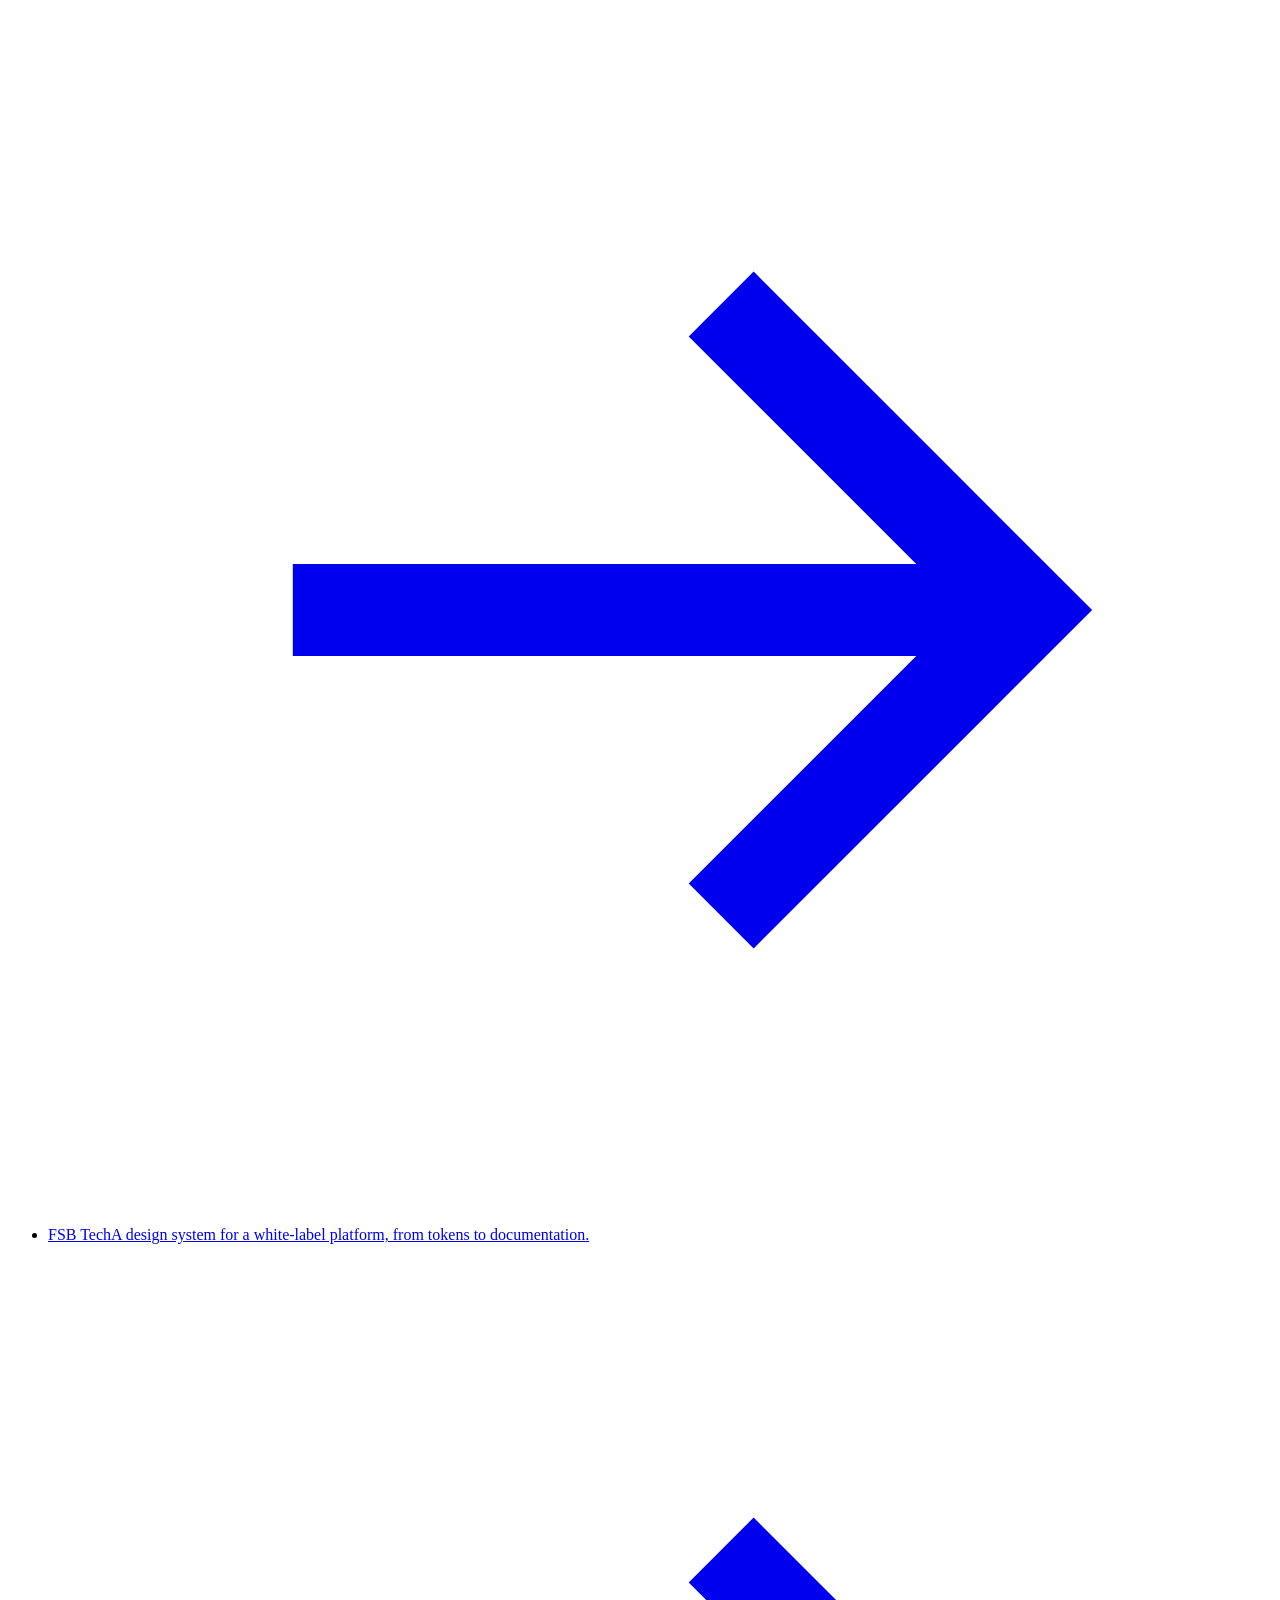
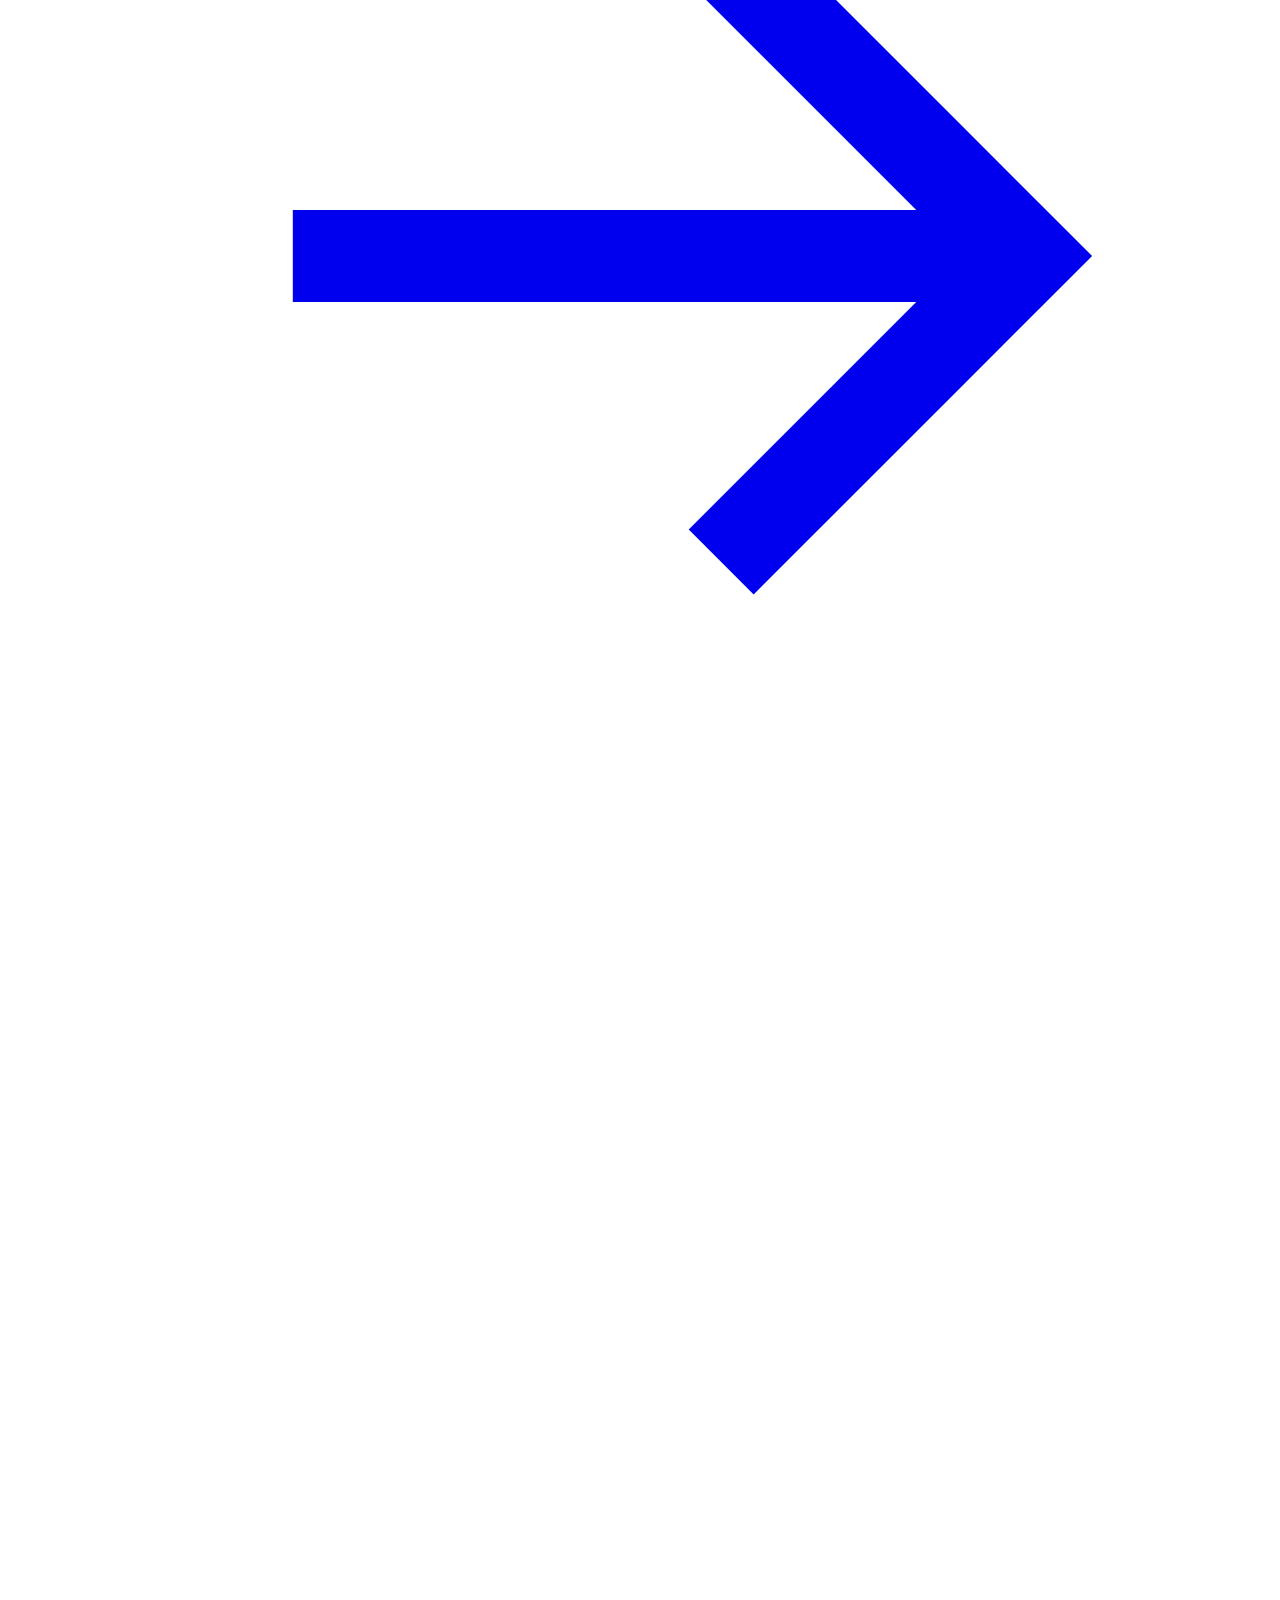
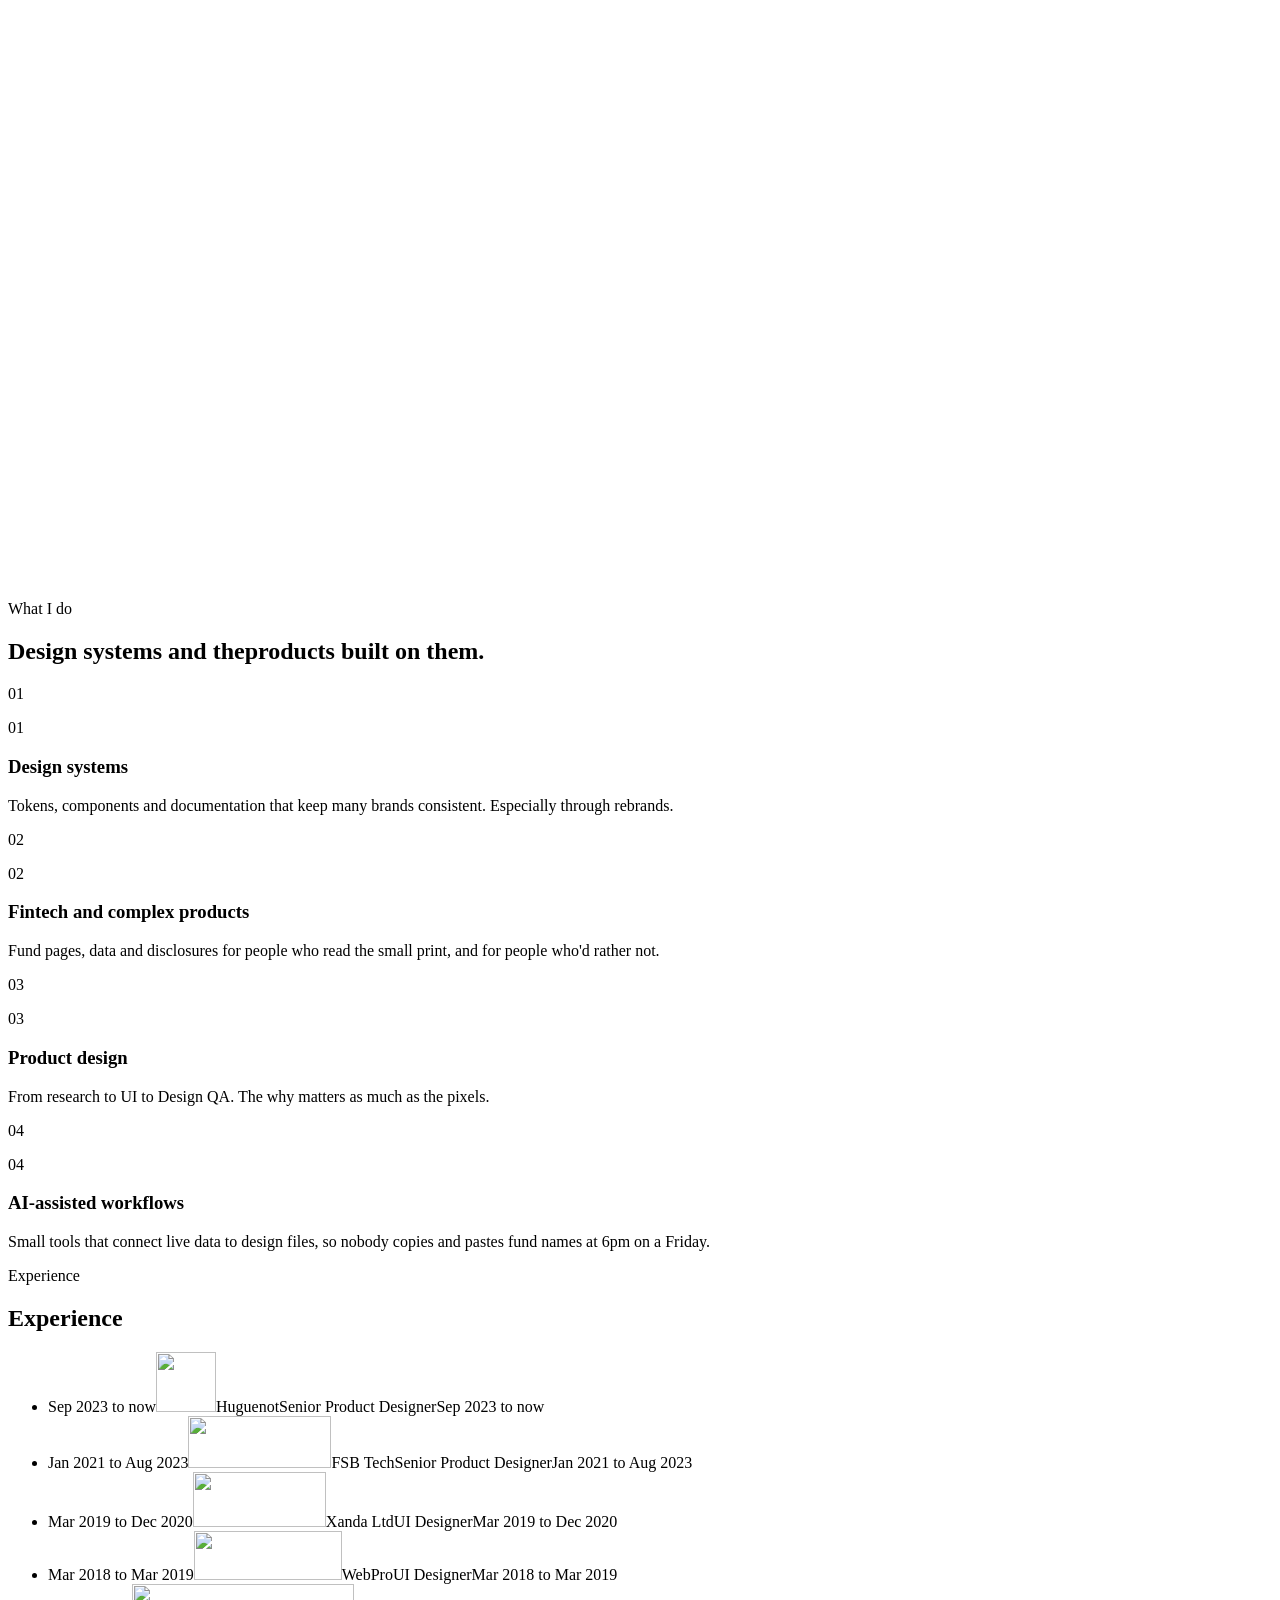
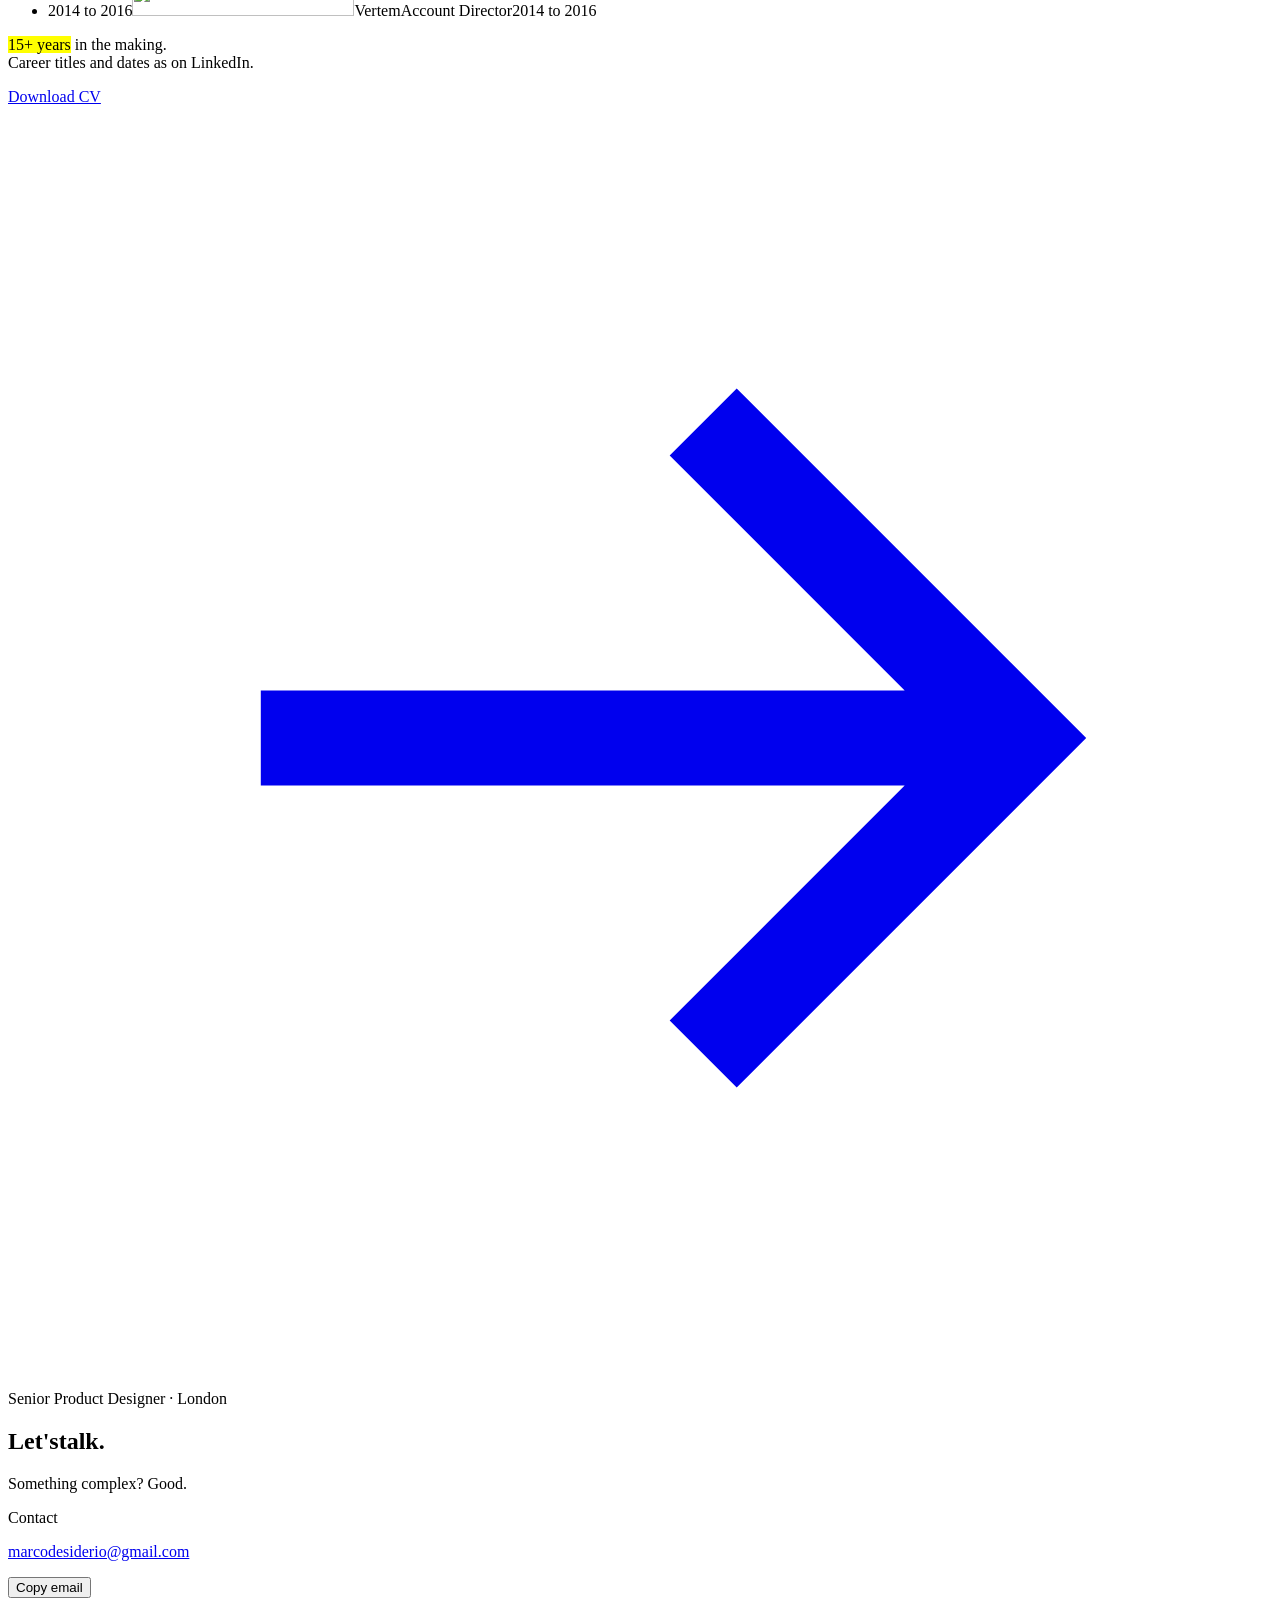
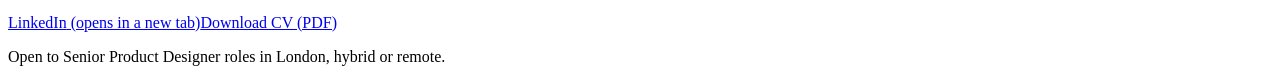
==== commit 67e55879: "Replace portrait with placeholder" ====
--- a/index.html
+++ b/index.html
@@ -5,9 +5,9 @@
 <meta property="og:type" content="website"><meta property="og:site_name" content="Marco Desiderio"><meta property="og:title" content="Marco Desiderio · Senior Product Designer, London"><meta property="og:description" content="Senior Product Designer in London. Design systems and reusable components for complex, regulated products, mostly UK asset managers and fintech."><meta property="og:url" content="https://marcodesiderio79.github.io/portfolio/"><meta property="og:image" content="https://marcodesiderio79.github.io/portfolio/images/og_1200x630.png"><meta property="og:image:width" content="1200"><meta property="og:image:height" content="630"><meta property="og:image:alt" content="Marco Desiderio. Senior Product Designer, London."><meta name="twitter:card" content="summary_large_image">
 <link rel="preload" href="/portfolio/fonts/InstrumentSerif-400.woff2" as="font" type="font/woff2" crossorigin><link rel="preload" href="/portfolio/fonts/Inter-Var.woff2" as="font" type="font/woff2" crossorigin>
 <script>(function(h){h.classList.replace('no-js','js');try{var t=new URLSearchParams(location.search).get('theme');if(t==='signal'||t==='editorial')h.dataset.theme=t}catch(e){}if(!matchMedia('(prefers-reduced-motion: reduce)').matches){h.classList.add('anim');try{if(!sessionStorage.getItem('md-intro'))h.classList.add('loader-on')}catch(e){}}setTimeout(function(){if(!window.__md)h.classList.remove('anim','loader-on')},3500)})(document.documentElement)</script>
-<link rel="stylesheet" href="/portfolio/css/site.css?v17">
-<link rel="icon" href="/portfolio/favicon.ico?v17" sizes="any"><link rel="icon" href="/portfolio/favicon-32.png?v17" type="image/png" sizes="32x32"><link rel="icon" href="/portfolio/favicon-16.png?v17" type="image/png" sizes="16x16"><link rel="icon" href="/portfolio/favicon-512.png?v17" type="image/png" sizes="512x512"><link rel="apple-touch-icon" sizes="180x180" href="/portfolio/apple-touch-icon-180.png?v17">
-<script src="/portfolio/vendor/gsap.min.js?v17" defer></script><script src="/portfolio/vendor/ScrollTrigger.min.js?v17" defer></script><script src="/portfolio/vendor/lenis.min.js?v17" defer></script><script src="/portfolio/main.js?v17" defer></script></head>
+<link rel="stylesheet" href="/portfolio/css/site.css?v18">
+<link rel="icon" href="/portfolio/favicon.ico?v18" sizes="any"><link rel="icon" href="/portfolio/favicon-32.png?v18" type="image/png" sizes="32x32"><link rel="icon" href="/portfolio/favicon-16.png?v18" type="image/png" sizes="16x16"><link rel="icon" href="/portfolio/favicon-512.png?v18" type="image/png" sizes="512x512"><link rel="apple-touch-icon" sizes="180x180" href="/portfolio/apple-touch-icon-180.png?v18">
+<script src="/portfolio/vendor/gsap.min.js?v18" defer></script><script src="/portfolio/vendor/ScrollTrigger.min.js?v18" defer></script><script src="/portfolio/vendor/lenis.min.js?v18" defer></script><script src="/portfolio/main.js?v18" defer></script></head>
 <body class="home is-loading" data-tone="dark">
 <a class="skip" href="#main">Skip to content</a>
 <header class="rail" aria-label="Site">
@@ -38,7 +38,7 @@
 <p class="chapter">The short version</p>
 <div class="ch1__intro" data-rise><p class="micro"><span class="ln"><span>Quick intro</span></span></p><h2 class="vh" id="ch1-h">The short version</h2>
 <p class="lead">I spent my first years in advertising in São Paulo. Then I moved to <mark>London</mark> and started over as a designer, in my second language. Today I build <mark>design systems</mark> for UK asset managers, where the data is complex and the regulation is strict.</p></div>
-<figure class="ch1__portrait wipe"><picture><source srcset="/portfolio/images/portrait_beanie_cutout_wide_1120x1400.avif" type="image/avif"><img src="/portfolio/images/portrait_beanie_cutout_wide_1120x1400.webp" width="1120" height="1400" alt="Marco Desiderio in a mustard beanie" loading="lazy" decoding="async"></picture></figure>
+<figure class="ch1__portrait wipe"><picture><img src="/portfolio/images/portrait_placeholder_492x615.webp" width="492" height="615" alt="Marco Desiderio" loading="lazy" decoding="async"></picture></figure>
 <p class="ch1__quote micro" data-rise><span class="ln"><span>"I design digital products that make people's lives a little less complicated."</span></span></p>
 <a class="ch1__more cta ul" href="/portfolio/about/">More about me <svg class="arr" viewBox="0 0 20 20" aria-hidden="true"><path d="M4 10h12M11 5l5 5-5 5" fill="none" stroke="currentColor" stroke-width="1.5"/></svg></a>
 <div class="ch1__nums"><p class="ch1__sub" data-rise><span class="ln"><span><mark>One solid system</mark> can carry many brands and complex projects. I know, because I keep asking it to.</span></span></p><ul class="ch1__stats" role="list" aria-label="Experience in numbers"><li data-rise><b>15+ years</b> <span>in design and advertising. Almost 10 in product design, after 6 as an <mark>Account Director in São Paulo</mark>.</span></li><li data-rise><b>3 years</b> <span>designing for UK asset managers, including <mark>Royal London, J O Hambro and Artemis</mark>.</span></li><li data-rise><b>10+ clients</b> <span>on one design system. Built once for the betting industry. Ten brands, one system, <mark>far fewer arguments about button colours</mark>.</span></li><li data-rise><b>40+ reusable components</b> <span>which is how we delivered <mark>Royal London in 3 months</mark>.</span></li></ul></div>
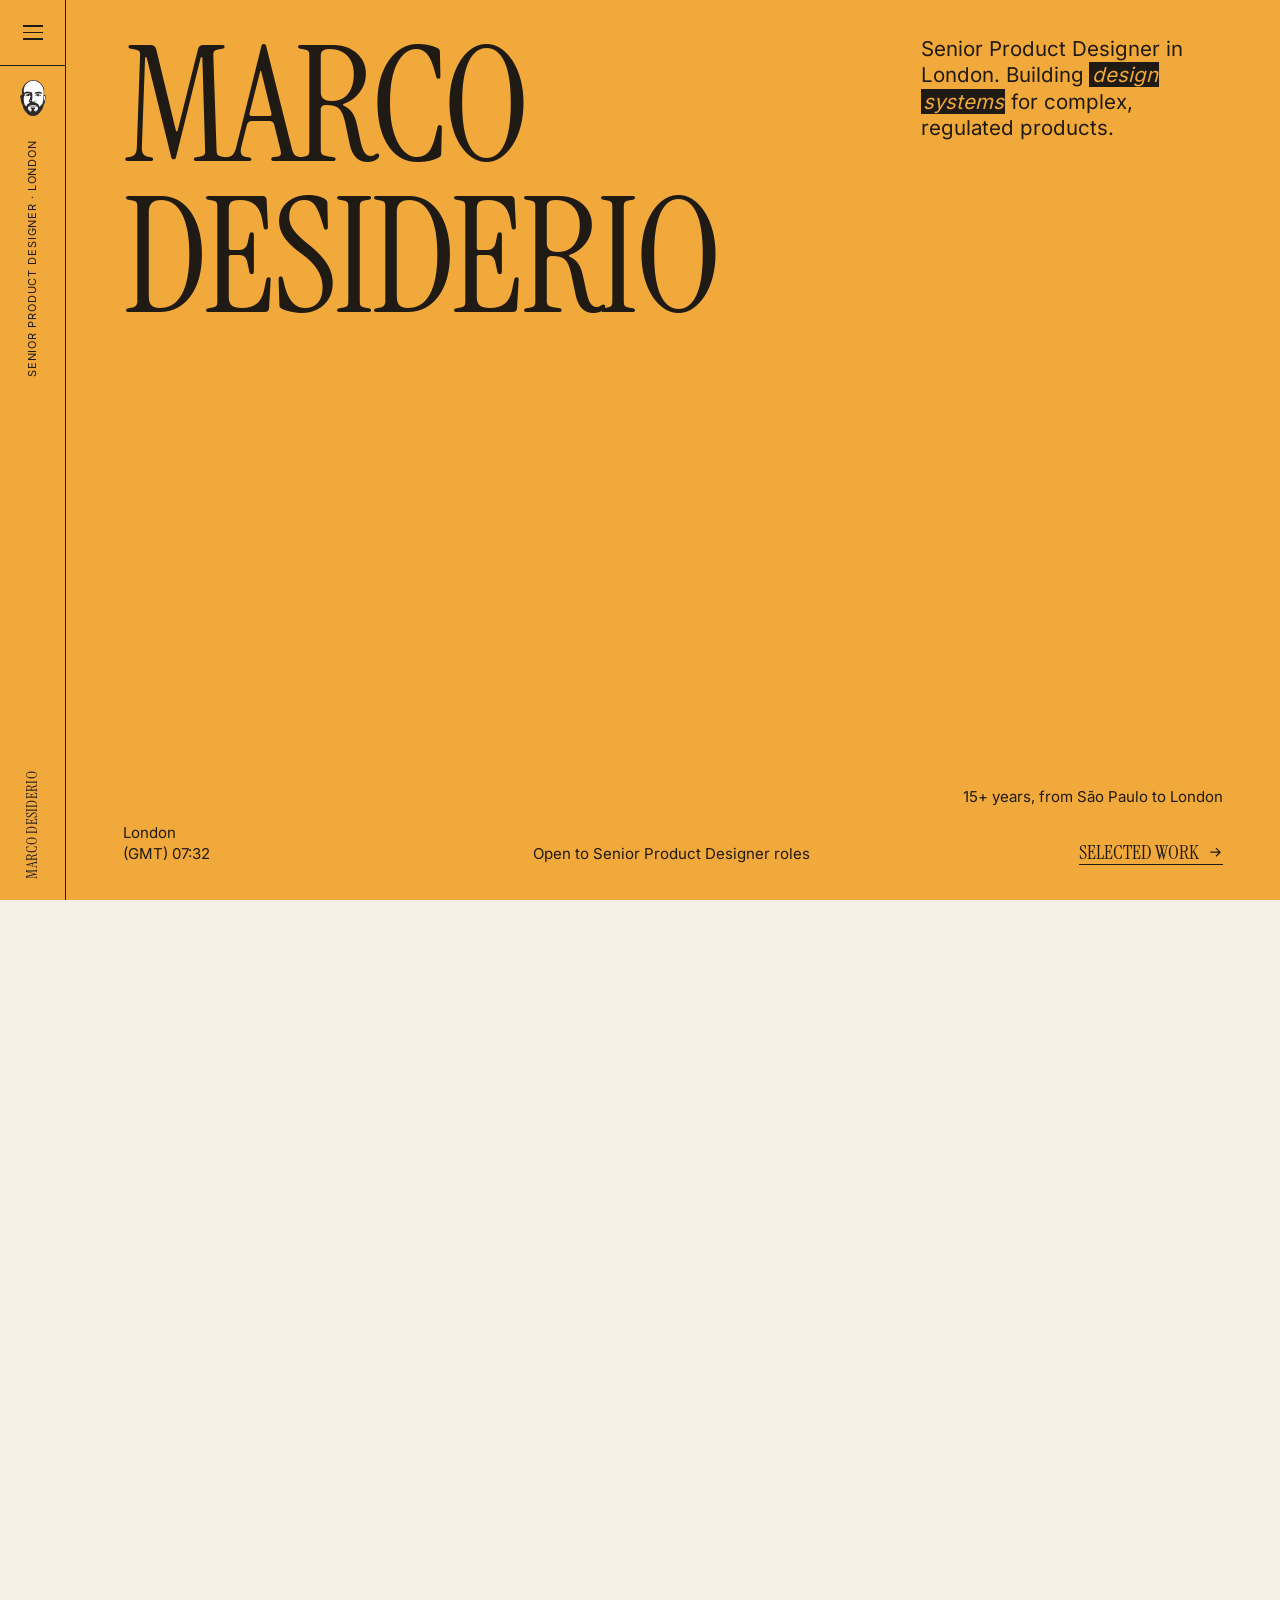
==== commit cce13743: "Launch on marcodesiderio.com" ====
--- a/index.html
+++ b/index.html
@@ -1,26 +1,26 @@
 <!doctype html>
 <html lang="en-GB" class="no-js" data-theme="editorial"><head><meta charset="utf-8"><meta name="viewport" content="width=device-width,initial-scale=1">
-<title>Marco Desiderio · Senior Product Designer, London</title><meta name="description" content="Senior Product Designer in London. Design systems and reusable components for complex, regulated products, mostly UK asset managers and fintech."><meta name="robots" content="noindex, nofollow">
-<link rel="canonical" href="https://marcodesiderio79.github.io/portfolio/"><meta name="theme-color" content="#2E2B28">
-<meta property="og:type" content="website"><meta property="og:site_name" content="Marco Desiderio"><meta property="og:title" content="Marco Desiderio · Senior Product Designer, London"><meta property="og:description" content="Senior Product Designer in London. Design systems and reusable components for complex, regulated products, mostly UK asset managers and fintech."><meta property="og:url" content="https://marcodesiderio79.github.io/portfolio/"><meta property="og:image" content="https://marcodesiderio79.github.io/portfolio/images/og_1200x630.png"><meta property="og:image:width" content="1200"><meta property="og:image:height" content="630"><meta property="og:image:alt" content="Marco Desiderio. Senior Product Designer, London."><meta name="twitter:card" content="summary_large_image">
-<link rel="preload" href="/portfolio/fonts/InstrumentSerif-400.woff2" as="font" type="font/woff2" crossorigin><link rel="preload" href="/portfolio/fonts/Inter-Var.woff2" as="font" type="font/woff2" crossorigin>
+<title>Marco Desiderio · Senior Product Designer, London</title><meta name="description" content="Senior Product Designer in London. Building design systems for complex, regulated products.">
+<link rel="canonical" href="https://marcodesiderio.com/"><meta name="theme-color" content="#2E2B28">
+<meta property="og:type" content="website"><meta property="og:site_name" content="Marco Desiderio"><meta property="og:title" content="Marco Desiderio · Senior Product Designer, London"><meta property="og:description" content="Senior Product Designer in London. Building design systems for complex, regulated products."><meta property="og:url" content="https://marcodesiderio.com/"><meta property="og:image" content="https://marcodesiderio.com/images/og_1200x630.png"><meta property="og:image:width" content="1200"><meta property="og:image:height" content="630"><meta property="og:image:alt" content="Marco Desiderio. Senior Product Designer, London."><meta name="twitter:card" content="summary_large_image"><meta name="twitter:image" content="https://marcodesiderio.com/images/og_1200x630.png">
+<link rel="preload" href="/fonts/InstrumentSerif-400.woff2" as="font" type="font/woff2" crossorigin><link rel="preload" href="/fonts/Inter-Var.woff2" as="font" type="font/woff2" crossorigin>
 <script>(function(h){h.classList.replace('no-js','js');try{var t=new URLSearchParams(location.search).get('theme');if(t==='signal'||t==='editorial')h.dataset.theme=t}catch(e){}if(!matchMedia('(prefers-reduced-motion: reduce)').matches){h.classList.add('anim');try{if(!sessionStorage.getItem('md-intro'))h.classList.add('loader-on')}catch(e){}}setTimeout(function(){if(!window.__md)h.classList.remove('anim','loader-on')},3500)})(document.documentElement)</script>
-<link rel="stylesheet" href="/portfolio/css/site.css?v18">
-<link rel="icon" href="/portfolio/favicon.ico?v18" sizes="any"><link rel="icon" href="/portfolio/favicon-32.png?v18" type="image/png" sizes="32x32"><link rel="icon" href="/portfolio/favicon-16.png?v18" type="image/png" sizes="16x16"><link rel="icon" href="/portfolio/favicon-512.png?v18" type="image/png" sizes="512x512"><link rel="apple-touch-icon" sizes="180x180" href="/portfolio/apple-touch-icon-180.png?v18">
-<script src="/portfolio/vendor/gsap.min.js?v18" defer></script><script src="/portfolio/vendor/ScrollTrigger.min.js?v18" defer></script><script src="/portfolio/vendor/lenis.min.js?v18" defer></script><script src="/portfolio/main.js?v18" defer></script></head>
+<link rel="stylesheet" href="/css/site.css?v20">
+<link rel="icon" href="/favicon.ico?v20" sizes="any"><link rel="icon" href="/favicon-32.png?v20" type="image/png" sizes="32x32"><link rel="icon" href="/favicon-16.png?v20" type="image/png" sizes="16x16"><link rel="icon" href="/favicon-512.png?v20" type="image/png" sizes="512x512"><link rel="apple-touch-icon" sizes="180x180" href="/apple-touch-icon-180.png?v20">
+<script src="/vendor/gsap.min.js?v20" defer></script><script src="/vendor/ScrollTrigger.min.js?v20" defer></script><script src="/vendor/lenis.min.js?v20" defer></script><script src="/main.js?v20" defer></script></head>
 <body class="home is-loading" data-tone="dark">
 <a class="skip" href="#main">Skip to content</a>
 <header class="rail" aria-label="Site">
 <span class="rail__bar" aria-hidden="true"></span>
 <button class="burger" id="menuBtn" type="button" aria-expanded="false" aria-controls="menu" aria-label="Open menu"><i></i><i></i><i></i></button>
-<a class="rail__home" href="/portfolio/" aria-label="Marco Desiderio, home"><img src="/portfolio/images/logo/marco-face-white-128.png" width="128" height="128" alt="" class="rail__logo"><span class="rail__mono">Marco Desiderio</span></a>
+<a class="rail__home" href="/" aria-label="Marco Desiderio, home"><img src="/images/logo/marco-face-white-128.png" width="128" height="128" alt="" class="rail__logo"><span class="rail__mono">Marco Desiderio</span></a>
 <div class="rail__mid" aria-hidden="true"><span class="vt">Senior Product Designer · London</span><span class="vt vt--name">Marco Desiderio</span></div>
 </header>
 <dialog class="menu" id="menu" aria-label="Site navigation">
 <div class="menu__panel">
 <button class="menu__close" id="menuClose" type="button"><span class="ln"><span>Close</span></span></button>
-<nav class="menu__nav" aria-label="Primary"><a href="/portfolio/" aria-current="page"><span class="menu__n"><span class="ln"><span>01.</span></span></span><span class="menu__t"><span class="ln"><span>Home</span></span></span></a><a href="/portfolio/#work"><span class="menu__n"><span class="ln"><span>02.</span></span></span><span class="menu__t"><span class="ln"><span>Work</span></span></span></a><a href="/portfolio/about/"><span class="menu__n"><span class="ln"><span>03.</span></span></span><span class="menu__t"><span class="ln"><span>About</span></span></span></a><a href="#contact"><span class="menu__n"><span class="ln"><span>04.</span></span></span><span class="menu__t"><span class="ln"><span>Contact</span></span></span></a></nav>
-<div class="menu__foot"><span class="menu__cases"><a class="ul" href="/portfolio/work/royal-london/">Royal London</a><a class="ul" href="/portfolio/work/johcm/">J O Hambro</a><a class="ul" href="/portfolio/work/artemis/">Artemis</a><a class="ul" href="/portfolio/work/fsb-tech/">FSB Tech</a></span><span class="menu__social"><a class="ul" href="https://www.linkedin.com/in/marco-antonio-desiderio/" target="_blank" rel="noopener">LinkedIn</a><a class="ul" href="/portfolio/cv/Marco_Desiderio_CV.pdf" download>CV (PDF)</a><a class="ul" href="mailto:marcodesiderio@gmail.com">Email</a></span></div>
+<nav class="menu__nav" aria-label="Primary"><a href="/" aria-current="page"><span class="menu__n"><span class="ln"><span>01.</span></span></span><span class="menu__t"><span class="ln"><span>Home</span></span></span></a><a href="/#work"><span class="menu__n"><span class="ln"><span>02.</span></span></span><span class="menu__t"><span class="ln"><span>Work</span></span></span></a><a href="/about/"><span class="menu__n"><span class="ln"><span>03.</span></span></span><span class="menu__t"><span class="ln"><span>About</span></span></span></a><a href="#contact"><span class="menu__n"><span class="ln"><span>04.</span></span></span><span class="menu__t"><span class="ln"><span>Contact</span></span></span></a></nav>
+<div class="menu__foot"><span class="menu__cases"><a class="ul" href="/work/royal-london/">Royal London</a><a class="ul" href="/work/johcm/">J O Hambro</a><a class="ul" href="/work/artemis/">Artemis</a><a class="ul" href="/work/fsb-tech/">FSB Tech</a></span><span class="menu__social"><a class="ul" href="https://www.linkedin.com/in/marco-antonio-desiderio/" target="_blank" rel="noopener">LinkedIn</a><a class="ul" href="/cv/Marco_Desiderio_CV.pdf" download>CV (PDF)</a><a class="ul" href="mailto:marcodesiderio@gmail.com">Email</a></span></div>
 </div></dialog>
 <main id="main" tabindex="-1"><div class="story" id="story"><div class="track" id="track">
 <section class="panel panel--hero hero" id="top" data-tone="light" aria-label="Introduction">
@@ -38,21 +38,21 @@
 <p class="chapter">The short version</p>
 <div class="ch1__intro" data-rise><p class="micro"><span class="ln"><span>Quick intro</span></span></p><h2 class="vh" id="ch1-h">The short version</h2>
 <p class="lead">I spent my first years in advertising in São Paulo. Then I moved to <mark>London</mark> and started over as a designer, in my second language. Today I build <mark>design systems</mark> for UK asset managers, where the data is complex and the regulation is strict.</p></div>
-<figure class="ch1__portrait wipe"><picture><img src="/portfolio/images/portrait_placeholder_492x615.webp" width="492" height="615" alt="Marco Desiderio" loading="lazy" decoding="async"></picture></figure>
+<figure class="ch1__portrait wipe"><picture><img src="/images/portrait_placeholder_492x615.webp" width="492" height="615" alt="Marco Desiderio" loading="lazy" decoding="async"></picture></figure>
 <p class="ch1__quote micro" data-rise><span class="ln"><span>"I design digital products that make people's lives a little less complicated."</span></span></p>
-<a class="ch1__more cta ul" href="/portfolio/about/">More about me <svg class="arr" viewBox="0 0 20 20" aria-hidden="true"><path d="M4 10h12M11 5l5 5-5 5" fill="none" stroke="currentColor" stroke-width="1.5"/></svg></a>
+<a class="ch1__more cta ul" href="/about/">More about me <svg class="arr" viewBox="0 0 20 20" aria-hidden="true"><path d="M4 10h12M11 5l5 5-5 5" fill="none" stroke="currentColor" stroke-width="1.5"/></svg></a>
 <div class="ch1__nums"><p class="ch1__sub" data-rise><span class="ln"><span><mark>One solid system</mark> can carry many brands and complex projects. I know, because I keep asking it to.</span></span></p><ul class="ch1__stats" role="list" aria-label="Experience in numbers"><li data-rise><b>15+ years</b> <span>in design and advertising. Almost 10 in product design, after 6 as an <mark>Account Director in São Paulo</mark>.</span></li><li data-rise><b>3 years</b> <span>designing for UK asset managers, including <mark>Royal London, J O Hambro and Artemis</mark>.</span></li><li data-rise><b>10+ clients</b> <span>on one design system. Built once for the betting industry. Ten brands, one system, <mark>far fewer arguments about button colours</mark>.</span></li><li data-rise><b>40+ reusable components</b> <span>which is how we delivered <mark>Royal London in 3 months</mark>.</span></li></ul></div>
 </section>
 <section class="panel panel--paper thework" id="thework" data-tone="light" aria-label="Selected work">
-<div class="thework__collage" aria-hidden="true"><div class="thework__grid"><div class="thework__tile t0"><img src="/portfolio/images/extra/royal-london-gallery-03.webp" alt="" loading="lazy" decoding="async"></div><div class="thework__tile t3"><img src="/portfolio/images/work/johcm/hero_2880x1620.webp" alt="" loading="lazy" decoding="async"></div><div class="thework__tile t2"><img src="/portfolio/images/work/artemis/hero_2880x1620.webp" alt="" loading="lazy" decoding="async"></div><div class="thework__tile t1"><img src="/portfolio/images/work/fsb-tech/hero_2400x1350.webp" alt="" loading="lazy" decoding="async"></div><div class="thework__tile t0"><img src="/portfolio/images/extra/royal-london-cover.webp" alt="" loading="lazy" decoding="async"></div><div class="thework__tile t3"><img src="/portfolio/images/work/johcm/workcard_1200x1500.webp" alt="" loading="lazy" decoding="async"></div><div class="thework__tile t2"><img src="/portfolio/images/work/artemis/workcard_1200x1500.webp" alt="" loading="lazy" decoding="async"></div><div class="thework__tile t1"><img src="/portfolio/images/work/fsb-tech/workcard_1600x900.webp" alt="" loading="lazy" decoding="async"></div><div class="thework__tile t0"><img src="/portfolio/images/extra/royal-london-gallery-03.webp" alt="" loading="lazy" decoding="async"></div><div class="thework__tile t3"><img src="/portfolio/images/work/johcm/hero_2880x1620.webp" alt="" loading="lazy" decoding="async"></div><div class="thework__tile t2"><img src="/portfolio/images/work/artemis/hero_2880x1620.webp" alt="" loading="lazy" decoding="async"></div><div class="thework__tile t1"><img src="/portfolio/images/work/fsb-tech/hero_2400x1350.webp" alt="" loading="lazy" decoding="async"></div><div class="thework__tile t0"><img src="/portfolio/images/extra/royal-london-cover.webp" alt="" loading="lazy" decoding="async"></div><div class="thework__tile t3"><img src="/portfolio/images/work/johcm/workcard_1200x1500.webp" alt="" loading="lazy" decoding="async"></div><div class="thework__tile t2"><img src="/portfolio/images/work/artemis/workcard_1200x1500.webp" alt="" loading="lazy" decoding="async"></div><div class="thework__tile t1"><img src="/portfolio/images/work/fsb-tech/workcard_1600x900.webp" alt="" loading="lazy" decoding="async"></div><div class="thework__tile t0"><img src="/portfolio/images/extra/royal-london-gallery-03.webp" alt="" loading="lazy" decoding="async"></div><div class="thework__tile t3"><img src="/portfolio/images/work/johcm/hero_2880x1620.webp" alt="" loading="lazy" decoding="async"></div></div></div>
+<div class="thework__collage" aria-hidden="true"><div class="thework__grid"><div class="thework__tile t0"><img src="/images/extra/royal-london-gallery-03.webp" alt="" loading="lazy" decoding="async"></div><div class="thework__tile t3"><img src="/images/work/johcm/hero_2880x1620.webp" alt="" loading="lazy" decoding="async"></div><div class="thework__tile t2"><img src="/images/work/artemis/hero_2880x1620.webp" alt="" loading="lazy" decoding="async"></div><div class="thework__tile t1"><img src="/images/work/fsb-tech/hero_2400x1350.webp" alt="" loading="lazy" decoding="async"></div><div class="thework__tile t0"><img src="/images/extra/royal-london-cover.webp" alt="" loading="lazy" decoding="async"></div><div class="thework__tile t3"><img src="/images/work/johcm/workcard_1200x1500.webp" alt="" loading="lazy" decoding="async"></div><div class="thework__tile t2"><img src="/images/work/artemis/workcard_1200x1500.webp" alt="" loading="lazy" decoding="async"></div><div class="thework__tile t1"><img src="/images/work/fsb-tech/workcard_1600x900.webp" alt="" loading="lazy" decoding="async"></div><div class="thework__tile t0"><img src="/images/extra/royal-london-gallery-03.webp" alt="" loading="lazy" decoding="async"></div><div class="thework__tile t3"><img src="/images/work/johcm/hero_2880x1620.webp" alt="" loading="lazy" decoding="async"></div><div class="thework__tile t2"><img src="/images/work/artemis/hero_2880x1620.webp" alt="" loading="lazy" decoding="async"></div><div class="thework__tile t1"><img src="/images/work/fsb-tech/hero_2400x1350.webp" alt="" loading="lazy" decoding="async"></div><div class="thework__tile t0"><img src="/images/extra/royal-london-cover.webp" alt="" loading="lazy" decoding="async"></div><div class="thework__tile t3"><img src="/images/work/johcm/workcard_1200x1500.webp" alt="" loading="lazy" decoding="async"></div><div class="thework__tile t2"><img src="/images/work/artemis/workcard_1200x1500.webp" alt="" loading="lazy" decoding="async"></div><div class="thework__tile t1"><img src="/images/work/fsb-tech/workcard_1600x900.webp" alt="" loading="lazy" decoding="async"></div><div class="thework__tile t0"><img src="/images/extra/royal-london-gallery-03.webp" alt="" loading="lazy" decoding="async"></div><div class="thework__tile t3"><img src="/images/work/johcm/hero_2880x1620.webp" alt="" loading="lazy" decoding="async"></div></div></div>
 <p class="thework__w thework__the display-xl" aria-hidden="true">Selected</p><p class="thework__w thework__work display-xl" aria-hidden="true">Work</p>
 </section>
 <section class="panel panel--stone ch2" id="work" data-tone="light" aria-labelledby="work-h">
 <p class="chapter">Projects</p>
 <div class="ch2__list"><h2 class="vh" id="work-h">Projects</h2>
-<ul class="worklist" role="list"><li data-i="0"><a href="/portfolio/work/royal-london/"><span class="ln"><span class="worklist__t">Royal London</span></span><span class="worklist__m micro">One fund platform, 40+ reusable components. Delivered in 3 months.</span><svg class="arr" viewBox="0 0 20 20" aria-hidden="true"><path d="M4 10h12M11 5l5 5-5 5" fill="none" stroke="currentColor" stroke-width="1.5"/></svg></a><i class="rule"></i><i class="rule rule--hover"></i></li><li data-i="1"><a href="/portfolio/work/johcm/"><span class="ln"><span class="worklist__t">J O Hambro</span></span><span class="worklist__m micro">A fund explorer and design system, built so complex fund data reads clearly.</span><svg class="arr" viewBox="0 0 20 20" aria-hidden="true"><path d="M4 10h12M11 5l5 5-5 5" fill="none" stroke="currentColor" stroke-width="1.5"/></svg></a><i class="rule"></i><i class="rule rule--hover"></i></li><li data-i="2"><a href="/portfolio/work/artemis/"><span class="ln"><span class="worklist__t">Artemis</span></span><span class="worklist__m micro">Fund pages and a reusable component system for a UK asset manager.</span><svg class="arr" viewBox="0 0 20 20" aria-hidden="true"><path d="M4 10h12M11 5l5 5-5 5" fill="none" stroke="currentColor" stroke-width="1.5"/></svg></a><i class="rule"></i><i class="rule rule--hover"></i></li><li data-i="3"><a href="/portfolio/work/fsb-tech/"><span class="ln"><span class="worklist__t">FSB Tech</span></span><span class="worklist__m micro">A design system for a white-label platform, from tokens to documentation.</span><svg class="arr" viewBox="0 0 20 20" aria-hidden="true"><path d="M4 10h12M11 5l5 5-5 5" fill="none" stroke="currentColor" stroke-width="1.5"/></svg></a><i class="rule"></i><i class="rule rule--hover"></i></li></ul></div>
+<ul class="worklist" role="list"><li data-i="0"><a href="/work/royal-london/"><span class="ln"><span class="worklist__t">Royal London</span></span><span class="worklist__m micro">One fund platform, 40+ reusable components. Delivered in 3 months.</span><svg class="arr" viewBox="0 0 20 20" aria-hidden="true"><path d="M4 10h12M11 5l5 5-5 5" fill="none" stroke="currentColor" stroke-width="1.5"/></svg></a><i class="rule"></i><i class="rule rule--hover"></i></li><li data-i="1"><a href="/work/johcm/"><span class="ln"><span class="worklist__t">J O Hambro</span></span><span class="worklist__m micro">A fund explorer and design system, built so complex fund data reads clearly.</span><svg class="arr" viewBox="0 0 20 20" aria-hidden="true"><path d="M4 10h12M11 5l5 5-5 5" fill="none" stroke="currentColor" stroke-width="1.5"/></svg></a><i class="rule"></i><i class="rule rule--hover"></i></li><li data-i="2"><a href="/work/artemis/"><span class="ln"><span class="worklist__t">Artemis</span></span><span class="worklist__m micro">Fund pages and a reusable component system for a UK asset manager.</span><svg class="arr" viewBox="0 0 20 20" aria-hidden="true"><path d="M4 10h12M11 5l5 5-5 5" fill="none" stroke="currentColor" stroke-width="1.5"/></svg></a><i class="rule"></i><i class="rule rule--hover"></i></li><li data-i="3"><a href="/work/fsb-tech/"><span class="ln"><span class="worklist__t">FSB Tech</span></span><span class="worklist__m micro">A design system for a white-label platform, from tokens to documentation.</span><svg class="arr" viewBox="0 0 20 20" aria-hidden="true"><path d="M4 10h12M11 5l5 5-5 5" fill="none" stroke="currentColor" stroke-width="1.5"/></svg></a><i class="rule"></i><i class="rule rule--hover"></i></li></ul></div>
 
-<div class="ch2__preview" aria-hidden="true"><div class="ch2__img is-on" data-i="0"><video muted loop playsinline preload="none" poster="/portfolio/images/preview/royal-london-poster.jpg" data-src="/portfolio/images/preview/royal-london.mp4" width="1280" height="720"></video></div><div class="ch2__img" data-i="1"><video muted loop playsinline preload="none" poster="/portfolio/images/preview/johcm-poster.jpg" data-src="/portfolio/images/preview/johcm.mp4" width="1280" height="720"></video></div><div class="ch2__img" data-i="2"><video muted loop playsinline preload="none" poster="/portfolio/images/preview/artemis-poster.jpg" data-src="/portfolio/images/preview/artemis.mp4" width="1280" height="720"></video></div><div class="ch2__img" data-i="3"><video muted loop playsinline preload="none" poster="/portfolio/images/preview/fsb-tech-poster.jpg" data-src="/portfolio/images/preview/fsb-tech.mp4" width="1280" height="720"></video></div></div>
+<div class="ch2__preview" aria-hidden="true"><div class="ch2__img is-on" data-i="0"><video muted loop playsinline preload="none" poster="/images/preview/royal-london-poster.jpg" data-src="/images/preview/royal-london.mp4" width="1280" height="720"></video></div><div class="ch2__img" data-i="1"><video muted loop playsinline preload="none" poster="/images/preview/johcm-poster.jpg" data-src="/images/preview/johcm.mp4" width="1280" height="720"></video></div><div class="ch2__img" data-i="2"><video muted loop playsinline preload="none" poster="/images/preview/artemis-poster.jpg" data-src="/images/preview/artemis.mp4" width="1280" height="720"></video></div><div class="ch2__img" data-i="3"><video muted loop playsinline preload="none" poster="/images/preview/fsb-tech-poster.jpg" data-src="/images/preview/fsb-tech.mp4" width="1280" height="720"></video></div></div>
 </section>
 <section class="panel panel--dark ch3" id="what" data-tone="light" aria-labelledby="what-h">
 <div class="ch3__intro"><p class="chapter">What I do</p><div data-rise><h2 class="lead ch3__h" id="what-h"><span class="ln"><span>Design systems and the</span></span><span class="ln"><span>products built on them.</span></span></h2></div></div>
@@ -61,9 +61,9 @@
 <section class="panel panel--stone ch4" id="experience" data-tone="light" aria-labelledby="exp-h">
 <p class="chapter">Experience</p>
 <div class="ch4__list"><h2 class="vh" id="exp-h">Experience</h2>
-<ul class="explist" role="list"><li tabindex="0"><span class="explist__card" aria-hidden="true"><span class="micro">Sep 2023 to now</span><img class="explist__logo" src="/portfolio/images/logos/huguenot_cream.png" width="60" height="60" style="--lh:60px" alt="" loading="lazy" decoding="async"></span><span class="ln"><span class="explist__co">Huguenot</span></span><span class="explist__meta micro"><span>Senior Product Designer</span><span>Sep 2023 to now</span></span></li><li tabindex="0"><span class="explist__card" aria-hidden="true"><span class="micro">Jan 2021 to Aug 2023</span><img class="explist__logo" src="/portfolio/images/logos/fsb_cream.png" width="143" height="52" style="--lh:52px" alt="" loading="lazy" decoding="async"></span><span class="ln"><span class="explist__co">FSB Tech</span></span><span class="explist__meta micro"><span>Senior Product Designer</span><span>Jan 2021 to Aug 2023</span></span></li><li tabindex="0"><span class="explist__card" aria-hidden="true"><span class="micro">Mar 2019 to Dec 2020</span><img class="explist__logo" src="/portfolio/images/logos/xanda_cream.png" width="133" height="55" style="--lh:55px" alt="" loading="lazy" decoding="async"></span><span class="ln"><span class="explist__co">Xanda Ltd</span></span><span class="explist__meta micro"><span>UI Designer</span><span>Mar 2019 to Dec 2020</span></span></li><li tabindex="0"><span class="explist__card" aria-hidden="true"><span class="micro">Mar 2018 to Mar 2019</span><img class="explist__logo" src="/portfolio/images/logos/webpro_cream.png" width="148" height="49" style="--lh:49px" alt="" loading="lazy" decoding="async"></span><span class="ln"><span class="explist__co">WebPro</span></span><span class="explist__meta micro"><span>UI Designer</span><span>Mar 2018 to Mar 2019</span></span></li><li tabindex="0"><span class="explist__card" aria-hidden="true"><span class="micro">2014 to 2016</span><img class="explist__logo" src="/portfolio/images/logos/vertem_cream.png" width="222" height="32" style="--lh:32px" alt="" loading="lazy" decoding="async"></span><span class="ln"><span class="explist__co">Vertem</span></span><span class="explist__meta micro"><span>Account Director</span><span>2014 to 2016</span></span></li></ul></div>
+<ul class="explist" role="list"><li tabindex="0"><span class="explist__card" aria-hidden="true"><span class="micro">Sep 2023 to now</span><img class="explist__logo" src="/images/logos/huguenot_cream.png" width="60" height="60" style="--lh:60px" alt="" loading="lazy" decoding="async"></span><span class="ln"><span class="explist__co">Huguenot</span></span><span class="explist__meta micro"><span>Senior Product Designer</span><span>Sep 2023 to now</span></span></li><li tabindex="0"><span class="explist__card" aria-hidden="true"><span class="micro">Jan 2021 to Aug 2023</span><img class="explist__logo" src="/images/logos/fsb_cream.png" width="143" height="52" style="--lh:52px" alt="" loading="lazy" decoding="async"></span><span class="ln"><span class="explist__co">FSB Tech</span></span><span class="explist__meta micro"><span>Senior Product Designer</span><span>Jan 2021 to Aug 2023</span></span></li><li tabindex="0"><span class="explist__card" aria-hidden="true"><span class="micro">Mar 2019 to Dec 2020</span><img class="explist__logo" src="/images/logos/xanda_cream.png" width="133" height="55" style="--lh:55px" alt="" loading="lazy" decoding="async"></span><span class="ln"><span class="explist__co">Xanda Ltd</span></span><span class="explist__meta micro"><span>UI Designer</span><span>Mar 2019 to Dec 2020</span></span></li><li tabindex="0"><span class="explist__card" aria-hidden="true"><span class="micro">Mar 2018 to Mar 2019</span><img class="explist__logo" src="/images/logos/webpro_cream.png" width="148" height="49" style="--lh:49px" alt="" loading="lazy" decoding="async"></span><span class="ln"><span class="explist__co">WebPro</span></span><span class="explist__meta micro"><span>UI Designer</span><span>Mar 2018 to Mar 2019</span></span></li><li tabindex="0"><span class="explist__card" aria-hidden="true"><span class="micro">2014 to 2016</span><img class="explist__logo" src="/images/logos/vertem_cream.png" width="222" height="32" style="--lh:32px" alt="" loading="lazy" decoding="async"></span><span class="ln"><span class="explist__co">Vertem</span></span><span class="explist__meta micro"><span>Account Director</span><span>2014 to 2016</span></span></li></ul></div>
 <p class="ch4__cap micro"><mark>15+ years</mark> in the making.<br>Career titles and dates as on LinkedIn.</p>
-<a class="ch4__cv cta ul" href="/portfolio/cv/Marco_Desiderio_CV.pdf" download>Download CV <svg class="arr" viewBox="0 0 20 20" aria-hidden="true"><path d="M4 10h12M11 5l5 5-5 5" fill="none" stroke="currentColor" stroke-width="1.5"/></svg></a>
+<a class="ch4__cv cta ul" href="/cv/Marco_Desiderio_CV.pdf" download>Download CV <svg class="arr" viewBox="0 0 20 20" aria-hidden="true"><path d="M4 10h12M11 5l5 5-5 5" fill="none" stroke="currentColor" stroke-width="1.5"/></svg></a>
 </section>
 <section class="panel panel--deep foot" id="contact" data-tone="light" aria-labelledby="foot-h">
 <p class="micro foot__top">Senior Product Designer · London</p>
@@ -71,7 +71,7 @@
 <p class="foot__line lead" data-rise><span class="ln"><span>Something complex? Good.</span></span></p>
 <div class="foot__contact" data-rise><p class="micro"><span class="ln"><span>Contact</span></span></p><p class="foot__email"><span class="ln"><span><a class="ul ul--on" href="mailto:marcodesiderio@gmail.com">marcodesiderio@gmail.com</a></span></span></p>
 <p class="foot__actions"><button class="btn" id="copy" type="button" data-email="marcodesiderio@gmail.com">Copy email</button><span id="copyLbl" class="micro" aria-live="polite"></span></p></div>
-<nav class="foot__social" aria-label="Elsewhere"><a class="ul" href="https://www.linkedin.com/in/marco-antonio-desiderio/" target="_blank" rel="noopener">LinkedIn<span class="vh"> (opens in a new tab)</span></a><a class="ul" href="/portfolio/cv/Marco_Desiderio_CV.pdf" download>Download CV (PDF)</a></nav>
+<nav class="foot__social" aria-label="Elsewhere"><a class="ul" href="https://www.linkedin.com/in/marco-antonio-desiderio/" target="_blank" rel="noopener">LinkedIn<span class="vh"> (opens in a new tab)</span></a><a class="ul" href="/cv/Marco_Desiderio_CV.pdf" download>Download CV (PDF)</a></nav>
 <p class="micro foot__meta">Open to Senior Product Designer roles in London, hybrid or remote.</p>
 </section>
 </div></div></main></body></html>
--- a/css/site.css
+++ b/css/site.css
@@ -0,0 +1,528 @@
+/* Marco Desiderio portfolio v9. Theme tokens first: switch with <html data-theme="editorial|signal"> (or ?theme=signal to preview). */
+@font-face{font-family:"Instrument Serif";src:url("/fonts/InstrumentSerif-400.woff2") format("woff2");font-weight:400;font-style:normal;font-display:swap}
+@font-face{font-family:"Instrument Serif";src:url("/fonts/InstrumentSerif-400-italic.woff2") format("woff2");font-weight:400;font-style:italic;font-display:swap}
+@font-face{font-family:"Inter";src:url("/fonts/Inter-Var.woff2") format("woff2");font-weight:100 900;font-style:normal;font-display:swap}
+@font-face{font-family:"Archivo Expanded";src:url("/fonts/Archivo-ExtraBold-Expanded.woff2") format("woff2");font-weight:800;font-style:normal;font-display:swap}
+@font-face{font-family:"IBM Plex Sans";src:url("/fonts/IBMPlexSans-Var-400-600.woff2") format("woff2");font-weight:400 600;font-style:normal;font-display:swap}
+
+:root,[data-theme="editorial"]{
+  --f-display:"Instrument Serif","Times New Roman",Georgia,serif;
+  --f-body:"Inter",system-ui,-apple-system,"Segoe UI",Arial,sans-serif;
+  --display-weight:400;--display-track:-0.02em;--display-size:1;--display-lh:.88;
+  --body-medium:500;
+  --c-hero:#262220;--c-dark:#2E2B28;--c-deep:#1F1D1B;--c-raise:#3A3632;
+  --c-paper:#F7F5F1;--c-stone:#EDEAE6;--c-cream:#F3EEE8;--c-ink:#2E2B28;
+  --c-line-d:#5A524D;--c-line-l:#B8B3AC;--c-muted-l:#6B645E;--c-muted-d:#B5ACA3;
+  --c-ph-l:#E1DCD5;--c-ph-d:#3A3632;
+  --c-accent:var(--c-cream);--c-on-accent:var(--c-deep);
+}
+[data-theme="signal"]{
+  --f-display:"Archivo Expanded","Arial Black",Arial,sans-serif;
+  --f-body:"IBM Plex Sans",Arial,sans-serif;
+  --display-weight:800;--display-track:-0.03em;--display-size:.62;--display-lh:.95;
+  --body-medium:600;
+  --c-hero:#0A0A0A;--c-dark:#0A0A0A;--c-deep:#2340FF;--c-raise:#161616;
+  --c-paper:#FFFFFF;--c-stone:#F2F2F0;--c-cream:#FFFFFF;--c-ink:#0A0A0A;
+  --c-line-d:#3A3A3A;--c-line-l:#CFCFCF;--c-muted-l:#555555;--c-muted-d:#B3B3B3;
+  --c-ph-l:#2340FF;--c-ph-d:#2340FF;
+  --c-accent:#FF5A1F;--c-on-accent:#0A0A0A;
+}
+:root{--u:calc(100vw / 39);--rail:0px;--top:56px;--gx:20px;--vg:calc(100vw / 39 * 3);
+  --ease:cubic-bezier(.22,1,.36,1);--ease-io:cubic-bezier(.77,0,.18,1)}
+@media (min-width:768px){:root{--u:calc(100vw / 144);--rail:66px;--top:0px;--gx:calc(var(--u) * 6.4);--vg:clamp(28px,calc(var(--u) * 4),56px)}}
+
+*,*::before,*::after{box-sizing:border-box}
+html{-webkit-text-size-adjust:100%;text-size-adjust:100%}
+html.lenis,html.lenis body{height:auto}
+.lenis.lenis-smooth{scroll-behavior:auto!important}
+body{margin:0;font-family:var(--f-body);font-size:16px;line-height:1.45;color:var(--c-ink);background:var(--c-paper);-webkit-font-smoothing:antialiased;overflow-x:hidden}
+main{overflow-x:clip}
+img{display:block;max-width:100%;height:auto}
+picture{display:block;width:100%;height:100%}
+a{color:inherit;text-decoration:none}
+button{font:inherit;color:inherit;background:none;border:0;padding:0;cursor:pointer}
+h1,h2,h3,p,ul,ol,dl,dd,figure{margin:0;padding:0}
+ul,ol{list-style:none}
+:focus-visible{outline:2px solid currentColor;outline-offset:3px}
+.vh{position:absolute!important;width:1px;height:1px;overflow:hidden;clip:rect(0 0 0 0);clip-path:inset(50%);white-space:nowrap}
+.skip{position:fixed;left:8px;top:-60px;z-index:200;background:var(--c-cream);color:var(--c-deep);padding:10px 14px}
+.skip:focus{top:8px}
+
+/* type */
+.display-xxl,.display-xl,.display-l,.chapter,.thework__w,.case__nextlink,.menu__t{font-family:var(--f-display);font-weight:var(--display-weight);text-transform:uppercase;letter-spacing:var(--display-track);line-height:var(--display-lh)}
+.display-xxl{font-size:calc(var(--u) * 9 * var(--display-size))}
+.display-xl{font-size:calc(var(--u) * 7 * var(--display-size))}
+.display-l{font-size:calc(var(--u) * 5 * var(--display-size))}
+@media (min-width:768px){.display-xxl{font-size:calc(var(--u) * 18.1 * var(--display-size))}.display-xl{font-size:calc(var(--u) * 12.8 * var(--display-size))}.display-l{font-size:calc(var(--u) * 9 * var(--display-size))}}
+.chapter{font-size:18px;line-height:1}
+@media (min-width:768px){.chapter{font-size:max(18px,calc(var(--u) * 2.4))}}
+.lead{font-size:22px;line-height:1.3;font-weight:var(--body-medium);letter-spacing:-0.01em}
+@media (min-width:768px){.lead{font-size:max(19px,calc(var(--u) * 3.2))}}
+.micro{font-size:12px;line-height:1.4;text-transform:uppercase;letter-spacing:.04em}
+@media (min-width:768px){.micro{font-size:max(11px,calc(var(--u) * 1.1))}}
+.micro-l{font-size:15px;line-height:1.4}
+.cta{display:inline-flex;align-items:center;gap:8px;font-size:18px;font-weight:var(--body-medium);line-height:1.2}
+@media (min-width:768px){.cta{font-size:max(17px,calc(var(--u) * 2.3))}}
+.arr{width:.8em;height:.8em;flex:none}
+
+/* underline links: grow from left on hover, leave to the right */
+.ul{position:relative;display:inline-flex;align-items:center;gap:8px}
+.ul::after{content:"";position:absolute;left:0;right:0;bottom:-1px;height:1px;background:currentColor;transform:scaleX(0);transform-origin:100% 50%;transition:transform .45s cubic-bezier(.21,0,.32,1)}
+.ul:hover::after,.ul:focus-visible::after{transform:scaleX(1);transform-origin:0 50%}
+.ul--on::after{transform:scaleX(1);transform-origin:0 50%}
+.ul--on:hover::after{transform:scaleX(0);transform-origin:100% 50%}
+
+/* line masks */
+.ln{display:block;overflow:hidden;padding-bottom:.06em;margin-bottom:-.06em}
+.display-xxl .ln,.display-xl .ln,.thework__w{padding-top:.08em;margin-top:-.08em}
+.ln>span{display:block}
+.anim [data-rise] .ln>span,.anim [data-split] .ln>span,.anim .worklist .ln>span,.anim .explist .ln>span{transform:translate3d(0,105%,0);transition:transform 1.1s var(--ease) calc(var(--d,0) * 1ms)}
+.anim .in .ln>span,.anim .in.ln>span,.anim [data-rise].in .ln>span{transform:none}
+.anim [data-rise]:not(:has(.ln)){opacity:0;transform:translate3d(0,32px,0);transition:opacity 1s var(--ease),transform 1.1s var(--ease)}
+.anim [data-rise].in:not(:has(.ln)){opacity:1;transform:none}
+/* image wipe: overlay then image, from left */
+.wipe{position:relative;overflow:hidden}
+.anim .wipe::before{content:"";position:absolute;inset:0;z-index:2;background:var(--c-line-l);clip-path:inset(0 100% 0 0);transition:clip-path .7s var(--ease)}
+.anim .wipe>*{clip-path:inset(0 100% 0 0);transform:translateX(-8%);transition:clip-path .8s var(--ease) .25s,transform 1s var(--ease) .25s}
+.anim .wipe.in::before{clip-path:inset(0 0 0 0);transition:clip-path .7s var(--ease),opacity .2s linear 1s;opacity:0}
+.anim .wipe.in>*{clip-path:inset(0 0 0 0);transform:none}
+
+/* rail (desktop) / top bar (mobile) */
+.rail{--rb:var(--c-hero);--rt:var(--c-cream);--rl:var(--c-line-d);position:fixed;z-index:110;left:0;top:0;right:0;height:var(--top);display:flex;align-items:center;justify-content:space-between;padding:0 8px 0 20px;background:var(--rb);color:var(--rt);border-bottom:1px solid var(--rl);transition:background-color .5s ease,color .5s ease,border-color .5s ease}
+body[data-tone="light"] .rail{--rt:var(--c-ink);--rl:var(--c-line-l)}
+.rail__bar{position:absolute;left:0;bottom:-1px;height:2px;width:100%;background:currentColor;opacity:.55;transform:scaleX(0);transform-origin:0 0}
+.rail__home{display:flex;align-items:center;gap:10px;order:0}
+.rail__logo{width:26px;height:26px}
+.rail__mono{font-size:13px;text-transform:uppercase;letter-spacing:.06em;font-weight:var(--body-medium)}
+.rail__mid{display:none}
+.burger{order:2;width:44px;height:44px;display:grid;place-content:center;gap:5px}
+.burger i{display:block;width:20px;height:1.5px;background:currentColor;transition:transform .4s var(--ease)}
+.burger:hover i:nth-child(2){transform:scaleX(.6);transform-origin:100% 50%}
+@media (min-width:768px){
+  .rail{right:auto;bottom:0;width:var(--rail);height:100vh;height:100dvh;flex-direction:column;justify-content:flex-start;padding:0;border-bottom:0;border-right:1px solid var(--rl)}
+  .rail__bar{left:auto;right:-1px;top:0;bottom:auto;width:2px;height:100%;transform:scaleY(0)}
+  .burger{order:0;width:100%;height:var(--rail);border-bottom:1px solid var(--rl)}
+  .rail__home{order:1;flex-direction:column;padding:14px 0}
+  .rail__logo{width:36px;height:36px}
+  .rail__mono{display:none}
+  .rail__mid{order:2;display:flex;flex:1;flex-direction:column;align-items:center;justify-content:space-between;padding:10px 0 22px}
+  .vt{writing-mode:vertical-rl;transform:rotate(180deg);white-space:nowrap;font-size:11px;text-transform:uppercase;letter-spacing:.08em}
+  .vt--name{font-family:var(--f-display);font-size:15px;letter-spacing:.02em}
+}
+
+/* full screen menu */
+.menu{position:fixed;inset:0;width:100%;height:100%;max-width:none;max-height:none;margin:0;padding:0;border:0;background:transparent;color:var(--c-cream)}
+.menu::backdrop{background:transparent}
+.menu__panel{position:absolute;inset:0;background:var(--c-dark);clip-path:inset(0 0 100% 0);transition:clip-path .85s var(--ease-io);display:flex;flex-direction:column;padding:calc(var(--top) + 32px) var(--gx) 24px}
+.menu.is-open .menu__panel{clip-path:inset(0 0 0 0)}
+.menu__close{position:absolute;right:var(--gx);top:20px;font-family:var(--f-display);text-transform:uppercase;font-size:28px;line-height:1}
+.menu__nav{display:flex;flex-direction:column;gap:14px;flex:1}
+.menu__nav a{display:flex;align-items:center;gap:18px;opacity:.3;transition:opacity .3s}
+.menu__nav a:hover,.menu__nav a:focus-visible,.menu__nav a[aria-current]{opacity:1}
+.menu__t{font-size:64px;line-height:.9}
+.menu__n{font-family:var(--f-display);font-size:20px;width:36px}
+.menu__foot{display:flex;flex-wrap:wrap;justify-content:space-between;gap:16px 32px;border-top:1px solid var(--c-line-d);padding-top:18px;font-size:15px}
+.menu__foot span{display:flex;flex-wrap:wrap;gap:12px 24px}
+.menu .ln>span{transform:translate3d(0,105%,0);transition:transform .9s var(--ease) calc(var(--d,0) * 1ms)}
+.menu.is-open .ln>span{transform:none}
+@media (min-width:768px){
+  .menu__panel{left:var(--rail);padding:var(--vg) var(--gx) var(--vg) calc(var(--u) * 8.4)}
+  .menu__close{top:var(--vg);font-size:max(28px,3.6vh)}
+  .menu__t{font-size:min(17vh,13vw)}
+  .menu__n{font-size:max(18px,2.4vh);width:auto}
+  .menu__nav{gap:2vh}
+}
+
+/* panels */
+.panel{position:relative;overflow:hidden}
+.panel--hero{background:var(--c-hero);color:var(--c-cream)}
+.panel--dark{background:var(--c-dark);color:var(--c-cream)}
+.panel--deep{background:var(--c-deep);color:var(--c-cream)}
+.panel--paper{background:var(--c-paper);color:var(--c-ink)}
+.panel--stone{background:var(--c-stone);color:var(--c-ink)}
+[data-tone="dark"] .micro{color:inherit}
+.ph{display:flex;flex-direction:column;justify-content:flex-end;gap:6px;aspect-ratio:16/9;padding:20px;background:var(--c-ph-l);color:var(--c-ink)}
+[data-theme="signal"] .ph{color:#fff}
+.ph--tall{aspect-ratio:4/3}
+.ph__name{font-family:var(--f-display);text-transform:uppercase;font-size:clamp(28px,4vw,56px);line-height:.9;letter-spacing:var(--display-track);font-weight:var(--display-weight)}
+[data-theme="signal"] .ph__name{font-size:clamp(18px,2.4vw,34px)}
+.ph__note{font-size:12px;text-transform:uppercase;letter-spacing:.06em}
+
+/* mobile flow layout (default) */
+.panel{padding:calc(var(--top) + 40px) var(--gx) 56px}
+.chapter{margin-bottom:32px}
+.hero{min-height:100svh;display:flex;flex-direction:column;justify-content:flex-end;gap:20px;padding-bottom:28px}
+.hero__tag{position:absolute;top:calc(var(--top) + 28px);left:var(--gx);right:var(--gx);font-size:18px;line-height:1.3}
+.hero__year{position:absolute;left:var(--gx);bottom:calc(28px + 10.5em);font-family:var(--f-display);font-size:calc(var(--u) * 8.4);line-height:1;overflow:hidden;height:1em;display:none}
+.hero__yr{display:flex;height:1em;font-variant-numeric:tabular-nums}
+.hero__strip{display:flex;flex-direction:column}
+.hero__strip span{height:1em;line-height:1}
+.hero__city,.hero__status,.hero__line{color:color-mix(in srgb,var(--c-cream) 85%,transparent)}
+.hero__line,.hero__scroll{display:none}
+.hero__name{order:-1}
+.hero__base{position:absolute;left:0;bottom:0;width:100%;height:100%;background:var(--c-dark);z-index:0;transform-origin:0 100%}
+.hero>*:not(.hero__base){position:relative;z-index:1}
+.hero>.hero__tag,.hero>.hero__year{position:absolute}
+.loader-on .hero__year{display:block}
+
+.ch1{display:flex;flex-direction:column;gap:28px}
+.ch1 .chapter{margin:0}
+.ch1__intro{display:flex;flex-direction:column;gap:14px}
+.ch1__portrait{width:100%;max-width:420px;aspect-ratio:4/5}
+.ch1__portrait img{width:100%;height:100%;object-fit:cover}
+.ch1__stats{display:grid;grid-template-columns:1fr 1fr;border-top:1px solid var(--c-line-l)}
+.ch1__stats li{padding:14px 10px 14px 0;border-bottom:1px solid var(--c-line-l)}
+.ch1__stats .ln>span{display:flex;flex-direction:column;gap:4px}
+.ch1__stats b{font-family:var(--f-display);font-weight:var(--display-weight);font-size:44px;line-height:1;font-variant-numeric:tabular-nums}
+[data-theme="signal"] .ch1__stats b{font-size:30px}
+.ch1__stats span span,.ch1__stats li span:not(.ln) span{font-size:13px}
+
+.thework{height:100svh;padding:0;display:flex;flex-direction:column;align-items:center;justify-content:center;gap:calc(var(--u) * 15)}
+.thework__collage{position:absolute;inset:0;clip-path:inset(38% 28% 38% 28%);background:var(--c-dark);overflow:hidden}
+.thework__grid{position:absolute;top:-5%;left:-20%;width:140%;height:110%;display:grid;grid-template-columns:repeat(3,1fr);grid-auto-rows:1fr;gap:8px;padding:8px}
+.thework__tile{display:flex;flex-direction:column;justify-content:flex-end;gap:4px;padding:14px;background:var(--c-raise);color:var(--c-cream);overflow:hidden;position:relative}
+.thework__tile.t1{background:var(--c-ph-l);color:var(--c-ink)}
+.thework__tile.t2{background:var(--c-line-d)}
+.thework__tile.t3{background:var(--c-stone);color:var(--c-ink)}
+[data-theme="signal"] .thework__tile.t1,[data-theme="signal"] .thework__tile.t3{color:#fff;background:#2340FF}
+.thework__tile img{position:absolute;inset:0;width:100%;height:100%;object-fit:cover}
+.thework__tile .ph__name{font-size:clamp(18px,1.9vw,30px)}.thework__tile .ph__note{font-size:10px}
+[data-theme="signal"] .thework__tile .ph__name{font-size:clamp(14px,1.6vw,26px)}
+.thework__w{position:relative;z-index:2;font-size:calc(var(--u) * 7 * var(--display-size));color:var(--c-ink);line-height:1}
+
+.ch2__list{display:flex;flex-direction:column;gap:10px}
+.worklist li{position:relative}
+.worklist a{display:flex;align-items:center;justify-content:space-between;gap:12px;padding:12px 0;font-size:calc(var(--u) * 3.4);line-height:1.15;font-weight:var(--body-medium);letter-spacing:-0.02em}
+.worklist .ln{flex:1;min-width:0}
+.worklist__m{display:none}
+.worklist .arr{width:.6em;height:.6em}
+.rule{position:absolute;left:0;right:0;bottom:0;height:1px;background:var(--c-line-l);transform-origin:0 50%}
+.anim .rule{transform:scaleX(0);transition:transform 1.2s var(--ease) calc(var(--d,0) * 1ms + 200ms)}
+.anim .in .rule{transform:scaleX(1)}
+.rule--hover{background:currentColor;transform:scaleX(0)!important;transition:transform .9s var(--ease)!important}
+.ch2__note,.ch2__nda{margin-top:24px;max-width:46ch}
+.ch2__nda{margin-top:12px}
+.ch2__preview{display:none}
+
+.ch3{padding-left:0;padding-right:0;padding-bottom:0}
+.ch3__intro{padding:0 var(--gx) 40px}
+.ch3__h{margin-top:14px}
+.svc{position:relative;isolation:isolate;display:flex;flex-direction:column;justify-content:space-between;gap:28px;min-height:62svh;padding:28px var(--gx);border-top:1px solid var(--c-line-d);overflow:hidden;outline-offset:-4px}
+.svc__bg{position:absolute;inset:0;z-index:-1;background:var(--c-raise);clip-path:inset(100% 0 0 0)}
+.svc__big{position:absolute;right:-.05em;bottom:-.2em;font-family:var(--f-display);font-size:60vw;line-height:1;opacity:.08}
+.svc.on .svc__bg{clip-path:inset(0 0 0 0);transition:clip-path .8s var(--ease)}
+.svc.off .svc__bg{clip-path:inset(0 0 100% 0);transition:clip-path .8s var(--ease)}
+.svc__n{font-size:64px}
+.svc__t{font-family:var(--f-display);font-weight:var(--display-weight);text-transform:uppercase;letter-spacing:var(--display-track);font-size:30px;line-height:1.05}
+[data-theme="signal"] .svc__t{font-size:22px}
+.svc__d{font-size:15px;color:color-mix(in srgb,var(--c-cream) 85%,transparent);max-width:36ch}
+
+.ch4__list{display:flex;flex-direction:column;gap:10px}
+.explist li{position:relative;padding:10px 0;border-bottom:1px solid var(--c-line-l);outline-offset:2px}
+.explist__co{font-size:calc(var(--u) * 3.4);font-weight:var(--body-medium);line-height:1.15;letter-spacing:-0.02em}
+.explist__meta{display:flex;justify-content:space-between;gap:12px;margin-top:4px;color:var(--c-muted-l)}
+.explist__card{display:none}
+.ch4__cap{margin-top:24px}
+.ch4__cv{margin-top:20px}
+
+.foot{min-height:100svh;display:flex;flex-direction:column;gap:32px;padding-bottom:28px}
+.foot__h{margin:12px 0 auto;max-width:100%}
+.foot__line{margin:16px 0 0;max-width:28ch;font-size:clamp(18px,calc(var(--u) * 2.2),24px);line-height:1.35}
+.foot__email{font-size:22px;font-weight:var(--body-medium);margin-top:8px;overflow-wrap:anywhere}
+.foot__actions{display:flex;align-items:center;gap:14px;margin-top:20px}
+.btn{display:inline-flex;align-items:center;min-height:44px;padding:0 18px;border:1px solid currentColor;font-size:14px;font-weight:var(--body-medium);transition:background-color .3s,color .3s}
+.btn:hover{background:var(--c-accent);color:var(--c-on-accent);border-color:var(--c-accent)}
+[data-theme="signal"] .btn{background:var(--c-accent);color:var(--c-on-accent);border-color:var(--c-accent)}
+.foot__social{display:flex;flex-direction:column;gap:6px;font-size:22px;font-weight:var(--body-medium)}
+.foot__meta{border-top:1px solid var(--c-line-d);padding-top:16px;color:color-mix(in srgb,var(--c-cream) 80%,transparent)}
+[data-theme="signal"] .foot__meta{border-color:rgba(255,255,255,.4)}
+
+/* desktop: panel layouts (absolute, fluid by --u) */
+@media (min-width:768px){
+  .panel{height:100vh;height:100dvh;padding:0;min-height:0}
+  .panel .chapter{position:absolute;left:calc(var(--rail) + var(--gx));top:var(--vg);margin:0}
+  .hero{display:block}
+  .hero__name{position:absolute;left:calc(var(--rail) + var(--gx));top:var(--vg)}
+  .hero__year{display:none;left:calc(var(--rail) + var(--gx));top:var(--vg);bottom:auto;font-size:calc(var(--u) * 18.1);line-height:.88;height:.88em}
+  .hero__yr,.hero__strip span{height:.88em;line-height:.88}
+  .loader-on .hero__year{display:block}
+  .hero__tag{top:var(--vg);left:auto;right:var(--gx);width:calc(var(--u) * 34);font-size:max(17px,calc(var(--u) * 2.3))}
+  .hero__city,.hero__status,.hero__line,.hero__scroll{display:block;position:absolute!important;bottom:var(--vg)}
+  .hero__city{left:calc(var(--rail) + var(--gx))}
+  .hero__status{left:calc(50% - var(--u) * 12)}
+  .hero__line{right:var(--gx);bottom:calc(var(--vg) + max(20px,calc(var(--u) * 3.2)) + max(28px,calc(var(--u) * 2.4)))!important;text-align:right;font-size:max(15px,calc(var(--u) * 1.6));color:inherit}
+  .hero__scroll{right:var(--gx);font-family:var(--f-display);text-transform:uppercase;font-size:max(20px,calc(var(--u) * 3.2));line-height:1}
+
+  .ch1__intro{position:absolute;top:var(--vg);right:var(--gx);width:calc(var(--u) * 61.4)}
+  .ch1__portrait{position:absolute;right:var(--gx);bottom:var(--vg);height:min(calc(var(--u) * 39.2),56vh);width:auto;max-width:none;aspect-ratio:4/5}
+  .ch1__quote{position:absolute;left:calc(100% - var(--gx) - var(--u) * 61.4);bottom:calc(var(--vg) + min(calc(var(--u) * 39.2),56vh) - 2.8em);width:calc(var(--u) * 26)}
+  .ch1__more{position:absolute;left:calc(100% - var(--gx) - var(--u) * 61.4);bottom:var(--vg)}
+  .ch1__nums{position:absolute;left:calc(var(--rail) + var(--gx));bottom:var(--vg);width:calc(var(--u) * 50)}
+  .ch1__stats b{font-size:max(30px,calc(var(--u) * 4.4))}
+  [data-theme="signal"] .ch1__stats b{font-size:max(22px,calc(var(--u) * 2.8))}
+
+  .thework{height:100vh;height:100dvh;flex-direction:row;gap:calc(var(--u) * 26)}
+  .thework__collage{clip-path:inset(42% 41.4% 42% 41.4%)}
+  .thework__grid{left:-8%;width:122%;top:-4%;height:108%;grid-template-columns:repeat(6,1fr);grid-template-rows:repeat(3,1fr);gap:12px;padding:12px}
+  .thework__w{font-size:calc(var(--u) * 12.8 * var(--display-size))}
+
+  .ch2__list{position:absolute;top:var(--vg);right:var(--gx);width:calc(var(--u) * 61.2);gap:10px}
+  .worklist a{font-size:clamp(26px,calc(var(--u) * 4.2),64px);padding:calc(var(--u) * .9) 0}
+  .worklist__m{display:block;color:var(--c-muted-l);white-space:normal;max-width:min(34ch,38%);text-align:right;line-height:1.25;transition:opacity .4s}
+  .worklist .arr{opacity:0;transform:translateX(-10px);transition:opacity .4s,transform .5s var(--ease)}
+  .worklist .ln{transition:opacity .5s ease}
+  .worklist.has-hover li:not(.is-hover) .ln,.worklist.has-hover li:not(.is-hover) .worklist__m{opacity:.25}
+  .worklist li.is-hover .arr{opacity:1;transform:none}
+  .worklist li.is-hover .rule--hover{transform:scaleX(1)!important}
+  .ch2__note{position:absolute;margin:0;left:calc(100% - var(--gx) - var(--u) * 61.2);bottom:calc(var(--vg) + 3.2em);max-width:calc(var(--u) * 34)}
+  .ch2__nda{position:absolute;margin:0;left:calc(100% - var(--gx) - var(--u) * 61.2);bottom:var(--vg);max-width:calc(var(--u) * 34)}
+  .ch2__preview{display:block;position:absolute;left:calc(var(--rail) + var(--gx));bottom:var(--vg);width:min(calc(var(--u) * 40.1),calc(100% - var(--u) * 80));aspect-ratio:16/9;border:1px solid var(--c-line-l);overflow:hidden}
+  .ch2__img{position:absolute;inset:0;transform:scale(0);transition:transform .45s var(--ease)}
+  .ch2__img.is-on{transform:scale(1)}
+  .ch2__img img,.ch2__img .ph{width:100%;height:100%;object-fit:cover;aspect-ratio:auto}
+  .ch2__img .ph__name{font-size:max(26px,calc(var(--u) * 3.6))}
+  [data-theme="signal"] .ch2__img .ph__name{font-size:max(18px,calc(var(--u) * 2.2))}
+  .ch2__idle{position:absolute;inset:0;display:grid;place-items:center;color:var(--c-muted-l);background:linear-gradient(to top right,transparent calc(50% - .5px),var(--c-line-l) 50%,transparent calc(50% + .5px))}
+  .ch2__idle span{background:var(--c-stone);padding:4px 8px}
+
+  .ch3{display:flex;padding:0 0 0 var(--rail);width:auto}
+  .ch3__intro{position:relative;flex:none;width:calc(var(--u) * 58);display:flex;flex-direction:column;justify-content:space-between;padding:var(--vg) calc(var(--u) * 4) var(--vg) var(--gx)}
+  .ch3__intro .chapter{position:static}
+  .svc{flex:none;width:calc(var(--u) * 40);min-height:0;height:100%;border-top:0;border-left:1px solid var(--c-line-d);padding:var(--vg) calc(var(--u) * 3.2)}
+  .svc__big{font-size:calc(var(--u) * 40)}
+  .svc__n{font-size:calc(var(--u) * 9 * var(--display-size))}
+  .svc__t{font-size:max(24px,calc(var(--u) * 3.2))}
+  [data-theme="signal"] .svc__t{font-size:max(18px,calc(var(--u) * 2.1))}
+  .svc__d{font-size:max(15px,calc(var(--u) * 1.5))}
+
+  .ch4__list{position:absolute;top:var(--vg);right:calc(var(--gx) + var(--u) * 6);width:calc(var(--u) * 61.2)}
+  .explist li{display:flex;align-items:baseline;justify-content:space-between;gap:20px;border-bottom:0;padding:0}
+  .explist__co{font-size:max(30px,calc(var(--u) * 5.6));line-height:1.18;transition:opacity .5s}
+  .explist__meta{flex-direction:column;align-items:flex-end;gap:0;margin:0;text-align:right;white-space:nowrap}
+  .explist.has-hover li:not(.is-hover) .explist__co{opacity:.25}
+  .explist__card{display:flex;flex-direction:column;justify-content:space-between;position:absolute;right:calc(100% + 24px);top:0;width:calc(var(--u) * 18.8);aspect-ratio:188/251;padding:16px;background:var(--c-dark);color:var(--c-cream);font-family:var(--f-display);font-size:max(22px,calc(var(--u) * 2.6));line-height:1.05;text-transform:uppercase;clip-path:inset(0 0 0 100%);transition:clip-path .5s cubic-bezier(.3,.86,.36,.95);pointer-events:none}
+  .explist__card .micro{font-family:var(--f-body);text-transform:uppercase}
+  .explist li.is-hover .explist__card{clip-path:inset(0 0 0 0)}
+  .ch4__cap{position:absolute;margin:0;left:calc(var(--rail) + var(--gx));bottom:var(--vg)}
+  .ch4__cv{position:absolute;margin:0;right:calc(var(--gx) + var(--u) * 6);bottom:var(--vg)}
+
+  .foot{display:block;min-height:0}
+  .foot__h{position:absolute;left:calc(var(--rail) + var(--gx));top:var(--vg);margin:0;max-width:calc(100% - var(--rail) - var(--gx) * 2)}
+  .foot__top{position:absolute;right:var(--gx);bottom:var(--vg);text-align:right}
+  .foot__line{position:absolute;left:calc(var(--rail) + var(--gx));top:calc(var(--vg) + 11.5em);margin:0;max-width:calc(var(--u) * 36);font-size:max(18px,calc(var(--u) * 2.2))}
+  .foot__contact{position:absolute;left:calc(var(--rail) + var(--gx));bottom:var(--vg)}
+  .foot__email{font-size:max(22px,calc(var(--u) * 3.2))}
+  .foot__social{position:absolute;right:var(--gx);top:var(--vg);flex-direction:row;gap:24px;font-size:16px}
+  .foot__meta{position:absolute;right:var(--gx);bottom:calc(var(--vg) + 3em);border:0;padding:0;text-align:right}
+}
+/* horizontal story (JS adds .hs on >=768) */
+.track{display:flex;flex-direction:column}
+@media (min-width:768px){
+  .hs .story{height:100vh;height:100dvh;overflow:hidden}
+  .hs .track{flex-direction:row;flex-wrap:nowrap;width:max-content;height:100%;will-change:transform}
+  .hs .panel{flex:0 0 100vw;width:100vw}
+  .hs .ch3{flex:0 0 auto;width:auto}
+  .track:not(.is-h) .ch3{flex-wrap:wrap;height:auto}
+  .js:not(.hs) .ch3 .svc{height:70vh}
+}
+
+/* case page */
+.case-page{background:var(--c-paper)}
+.case{display:flex;flex-direction:column}
+.case__copy{padding:calc(var(--top) + 28px) var(--gx) 40px}
+.case__copyin{display:flex;flex-direction:column;gap:28px}
+.case__title{font-size:calc(var(--u) * 5.2 * var(--display-size));overflow-wrap:anywhere}
+.case__tag{font-size:20px;line-height:1.3;font-weight:var(--body-medium)}
+.case__row{display:grid;gap:10px}
+.case__row>.micro{color:var(--c-muted-l)}
+.spec div{display:grid;grid-template-columns:1fr 1.4fr;gap:16px;padding:9px 0;border-top:1px solid var(--c-line-l);font-size:15px}
+.spec div:last-child{border-bottom:1px solid var(--c-line-l)}
+.spec dt{color:var(--c-muted-l)}
+.case__nextlink{display:inline-flex;align-items:center;gap:.3em;font-size:40px;line-height:1}
+.case__nextlink .arr{width:.5em;height:.5em}
+.case__flow{background:var(--c-stone);padding:24px var(--gx) 64px;display:flex;flex-direction:column;gap:56px}
+.case__media img{width:100%}
+.case__media figcaption{margin-top:10px;color:var(--c-muted-l)}
+.case__media .ph{width:100%}
+.case__sec{display:grid;gap:14px;max-width:62ch}
+.case__sec>.micro{color:var(--c-muted-l)}
+.case__h{font-family:var(--f-display);font-weight:var(--display-weight);text-transform:uppercase;letter-spacing:var(--display-track);font-size:44px;line-height:.95}
+[data-theme="signal"] .case__h{font-size:28px}
+.prose p,.prose blockquote{margin:0 0 1em}
+.prose blockquote{font-family:var(--f-display);font-size:28px;line-height:1.1;padding:0;border:0}
+[data-theme="signal"] .prose blockquote{font-size:20px}
+.prose blockquote p{margin:0}
+.prose strong{font-weight:var(--body-medium)}
+.prose code{font-size:.9em;background:rgba(0,0,0,.06);padding:1px 4px}
+.results{display:grid;grid-template-columns:repeat(auto-fit,minmax(180px,1fr));border-top:1px solid var(--c-line-l)}
+.results li{padding:14px 12px 14px 0;border-bottom:1px solid var(--c-line-l);font-size:17px;font-weight:var(--body-medium)}
+.case__next--end{display:grid;gap:10px;border-top:1px solid var(--c-line-l);padding-top:24px}
+@media (min-width:768px){
+  .case{flex-direction:row;align-items:flex-start;padding-left:var(--rail)}
+  .case__copy{position:sticky;top:0;width:50%;flex:none;height:100vh;height:100dvh;padding:var(--vg) calc(var(--u) * 4) var(--vg) var(--gx)}
+  .case__copyin{height:100%;gap:0;justify-content:space-between}
+  .case__back{align-self:flex-start}
+  .case__title{font-size:calc(var(--u) * 7.2 * var(--display-size));margin-top:12px}
+  .case__tag{margin-top:14px;font-size:max(17px,calc(var(--u) * 2.1));max-width:30ch}
+  .case__row{grid-template-columns:calc(var(--u) * 15) 1fr;gap:0 16px;font-size:15px}
+  .case__row+.case__row{margin-top:18px}
+  .case__tag+.case__row{margin-top:auto}
+  .case__nextlink{font-size:max(32px,calc(var(--u) * 4.8))}
+  .case__flow{flex:1;min-width:0;padding:var(--vg) calc(var(--u) * 4) calc(var(--vg) * 2);gap:calc(var(--u) * 8)}
+  .case__next--end{display:none}
+}
+/* about page */
+.about{display:grid;gap:40px;padding:calc(var(--top) + 32px) var(--gx) 64px}
+.about__hero{display:grid;gap:20px}
+.about__hero .chapter{margin:0}
+.about__portrait{max-width:560px;aspect-ratio:4/5}
+.about__portrait img{width:100%;height:100%;object-fit:cover}
+.about__text{max-width:62ch}
+.chips{display:flex;flex-wrap:wrap;gap:8px;margin:8px 0 18px}
+.chips li{border:1px solid var(--c-line-l);padding:6px 12px;font-size:14px}
+.rows li{display:grid;grid-template-columns:1fr auto;gap:2px 16px;padding:14px 0;border-bottom:1px solid var(--c-line-l)}
+.rows__co{font-size:22px;font-weight:var(--body-medium)}
+.rows__role{grid-column:1;color:var(--c-muted-l)}
+.rows__yrs{grid-column:2;grid-row:1;color:var(--c-muted-l);align-self:center}
+.rows__det{grid-column:1/-1;margin-top:6px;max-width:68ch;font-size:15px}
+.about__career>.micro{color:var(--c-muted-l);margin-bottom:8px}
+.about__edu{margin-top:40px}
+@media (min-width:768px){
+  .about{grid-template-columns:1fr 1fr;gap:calc(var(--u) * 6) calc(var(--u) * 6);padding:var(--vg) var(--gx) calc(var(--vg) * 2) calc(var(--rail) + var(--gx))}
+  .about__hero{grid-column:1/-1;grid-template-columns:1fr 1fr;align-items:end}
+  .about__hero .chapter{grid-column:1/-1}
+  .about__line{max-width:28ch}
+  .about__portrait{width:100%;justify-self:start;max-width:min(560px,100%)}
+  .about__career{grid-column:1/-1}
+  .rows li{grid-template-columns:calc(var(--u) * 26) 1fr auto;align-items:baseline}
+  .rows__co{font-size:max(22px,calc(var(--u) * 3))}
+  .rows__role{grid-column:2;grid-row:1}
+  .rows__yrs{grid-column:3}
+  .rows__det{grid-column:2/-1}
+}
+.nf{min-height:100vh;display:flex;flex-direction:column;justify-content:center;gap:28px;padding:calc(var(--top) + 40px) var(--gx) 40px calc(var(--rail) + var(--gx))}
+@media (min-width:768px){.nf{height:auto}}
+@media (prefers-reduced-motion:reduce){*,*::before,*::after{transition-duration:.01ms!important;animation-duration:.01ms!important}}
+
+.cover{background:var(--c-ink,#1a1a1a);color:var(--c-paper,#f3eee4)!important;justify-content:center;align-items:flex-start}.cover .ph__name{font-family:'Instrument Serif',serif;text-transform:none;letter-spacing:-.01em;font-weight:400}.cover .ph__note{font-variant:small-caps;text-transform:lowercase;letter-spacing:.08em;font-size:14px;opacity:.8}
+.hero__work{margin-top:16px}
+@media (min-width:768px){.hero .hero__scroll{display:none!important}.hero>.hero__work{display:block;position:absolute!important;right:var(--gx);bottom:var(--vg);margin:0;z-index:3;font-family:var(--f-display);text-transform:uppercase;font-size:max(20px,calc(var(--u) * 3.2));line-height:1}.hero__work a{color:inherit}}
+/* hover preview off (toggle SHOW_PREVIEW in build.js) */
+.ch2--nopreview .ch2__preview{display:none!important}
+@media (min-width:768px){.ch2--nopreview .ch2__note,.ch2--nopreview .ch2__nda{left:calc(var(--rail) + var(--gx))}}
+@media (min-width:768px){.case__media--tall img{max-height:900px;width:100%;object-fit:contain;object-position:left top}}
+
+/* v12 */
+.rail__logo{display:block;object-fit:contain}
+.worklist__t{white-space:nowrap}
+.worklist__m{text-transform:none;letter-spacing:0}
+.ch1__sub{font-size:max(15px,calc(var(--u) * 1.5));line-height:1.35;margin:0 0 14px;max-width:46ch}
+.ch1__stats{grid-template-columns:1fr 1fr}
+.ch1__stats li{display:block;font-size:13px;line-height:1.35}
+.ch1__stats b{display:block;font-size:30px;margin-bottom:6px}
+@media (min-width:768px){.ch1__stats b{font-size:max(22px,calc(var(--u) * 2.6))!important}.ch1__stats li{font-size:max(12px,calc(var(--u) * 1.05))}}
+.explist__logo{display:block;width:auto!important;max-width:none;height:calc(var(--lh) * .5)!important;flex:none;margin:6px 0 0}
+@media (min-width:768px){.explist li{align-items:center}.explist__logo{margin:0 0 0 auto;height:calc(var(--lh) * .8)!important}.explist__meta{min-width:12em}}
+.ch2__img video{width:100%;height:100%;object-fit:cover;display:block}
+@media (min-width:768px){.ch2__preview{width:calc(100% - var(--rail) - var(--gx) * 3 - var(--u) * 61.2);max-width:calc(var(--u) * 62)}
+ .foot__line{top:auto;bottom:calc(var(--vg) + 11em)}}
+.case__grid{display:grid;grid-template-columns:1fr;gap:16px;margin-top:16px}
+@media (min-width:768px){.case__grid{grid-template-columns:1fr 1fr}.case__gi.is-tall{grid-row:span 2}}
+.case__gi{margin:0;background:var(--c-stone);overflow:hidden}.case__gi img{width:100%;height:100%;object-fit:cover;display:block}
+@media (max-width:767px){.explist__logo{height:24px!important;width:auto!important;max-width:45vw;object-fit:contain;object-position:left}}
+.ch2__note{text-transform:none;letter-spacing:0;font-size:max(13px,calc(var(--u) * 1.05))}
+.ch1__portrait,.about__portrait{background:transparent}.ch1__portrait img,.about__portrait img{object-fit:contain;object-position:bottom}
+
+/* v13 */
+.ch2__foot{margin-top:24px;max-width:46ch}
+.ch2__foot .ch2__note{margin:0}
+.ch2__nda{margin:10px 0 0;font-size:12px;line-height:1.45;text-transform:none;letter-spacing:0;color:var(--c-muted-l)}
+@media (min-width:768px){
+ .ch2__foot{position:absolute;margin:0;left:calc(100% - var(--gx) - var(--u) * 61.2);bottom:var(--vg);max-width:calc(var(--u) * 40)}
+ .ch2__foot .ch2__note,.ch2__foot .ch2__nda{position:static;left:auto;bottom:auto;max-width:none}
+ .ch2__nda{font-size:max(11px,calc(var(--u) * .85))}
+ .ch2__preview{left:calc(var(--rail) + var(--gx));top:50%;bottom:auto;transform:translateY(-50%);width:min(55%,calc(100% - var(--rail) - var(--gx) * 3 - var(--u) * 61.2));max-width:none}
+ .thework__collage{z-index:0}.thework__w{z-index:3}
+ .thework{gap:calc(var(--u) * 34)}
+ .ch1__portrait{bottom:0;height:min(calc(var(--u) * 46),66vh)}
+}
+.ch1__portrait img,.about__portrait img{-webkit-mask-image:linear-gradient(to bottom,#000 85%,transparent);mask-image:linear-gradient(to bottom,#000 85%,transparent)}
+.ch1__portrait{margin-bottom:calc(var(--vg) * -1)}
+@media (min-width:768px){.ch1__portrait{margin-bottom:0}.about{padding-bottom:0}.about__portrait{align-self:end;margin-bottom:calc(var(--u) * -6)}.about__career{padding-bottom:calc(var(--vg) * 2)}}
+@media (min-width:768px){.thework__w.thework__the{position:absolute;right:calc(50% + 11vw);top:50%;margin-top:-.5em}.thework__w.thework__work{position:absolute;left:calc(50% + 11vw);top:50%;margin-top:-.5em}}
+/* v14 lightbox */
+.lb-open{display:block;width:100%;padding:0;border:0;background:none;cursor:zoom-in;color:inherit}
+.lb-open:focus-visible{outline:2px solid var(--c-ink);outline-offset:3px}
+.case__gi .lb-open,.case__gi .lb-open picture{height:100%}
+.lb-lock,.lb-lock body{overflow:hidden}
+.lb{position:fixed;inset:0;z-index:300;display:flex;align-items:center;justify-content:center;opacity:0;transition:opacity .2s ease}
+.lb.is-open{opacity:1}
+.lb__bg{position:absolute;inset:0;background:color-mix(in srgb,var(--c-deep) 94%,transparent)}
+.lb__fig{position:relative;margin:0;display:flex;flex-direction:column;align-items:center;gap:12px;max-width:calc(100vw - 32px);pointer-events:none}
+.lb__fig img{display:block;max-width:calc(100vw - 32px);max-height:calc(100vh - 140px);max-height:calc(100dvh - 140px);width:auto;height:auto;object-fit:contain;pointer-events:auto}
+.lb__cap{display:flex;gap:16px;align-items:baseline;justify-content:space-between;width:100%;color:var(--c-cream);font-size:14px;line-height:1.4}
+.lb__n{color:var(--c-muted-d);white-space:nowrap}
+.lb__btn{position:absolute;z-index:2;border:1px solid var(--c-line-d);background:var(--c-deep);color:var(--c-cream);font:inherit;font-size:14px;min-width:44px;min-height:44px;padding:0 14px;cursor:pointer}
+.lb__btn:hover,.lb__btn:focus-visible{border-color:var(--c-cream);outline:none}
+.lb__close{top:16px;right:16px;text-transform:uppercase;letter-spacing:.06em;font-size:12px}
+.lb__prev,.lb__next{top:50%;transform:translateY(-50%);font-size:18px}
+.lb__prev{left:16px}.lb__next{right:16px}
+@media (max-width:767px){.lb__prev,.lb__next{top:auto;bottom:16px;transform:none}.lb__fig img{max-height:calc(100dvh - 180px)}}
+@media (min-width:768px){.lb__fig,.lb__fig img{max-width:calc(100vw - 180px)}}
+@media (prefers-reduced-motion:reduce){.lb{transition:none}}
+.lb[hidden]{display:none}
+.wipe::before{pointer-events:none}
+.lb__bg{background:var(--c-deep)}
+
+/* ===== Amber palette (Art, 3 Nov 2026): colours swapped 1:1, roles unchanged; fonts unchanged (Instrument Serif + Inter) ===== */
+html[data-theme="editorial"]{
+  --c-hero:#1F1A14;--c-dark:#1F1A14;--c-deep:#1F1A14;--c-raise:#1A1D22;
+  --c-paper:#F6F1E7;--c-stone:#F6F1E7;--c-cream:#F6F1E7;--c-ink:#1F1A14;
+  --c-line-d:#3A3F47;--c-line-l:#E0A33A;--c-muted-l:#3A3F47;--c-muted-d:#BDBDBD;
+  --c-ph-l:#EDEAE4;--c-ph-d:#1A1D22;
+  --c-accent:#F2A93B;--c-on-accent:#1F1A14}
+html[data-theme="editorial"] mark{background:#F2A93B;color:#1F1A14;font-style:italic;padding:0 .08em 0 .14em;margin-left:-.06em;-webkit-box-decoration-break:clone;box-decoration-break:clone}
+/* amber v3: hero background amber, dark text */
+html[data-theme="editorial"]{--c-hero:#F2A93B}
+html[data-theme="editorial"] .panel--hero{background:#F2A93B;color:#1F1A14}
+html[data-theme="editorial"] .panel--hero *{color:#1F1A14;border-color:#1F1A14}
+html[data-theme="editorial"] .panel--hero mark{background:#1F1A14;color:#F2A93B}
+html[data-theme="editorial"] .hero__base{background:#F2A93B}
+/* amber v4: hero, What I do, Let's talk on amber with black text */
+html[data-theme="editorial"] .panel--dark,html[data-theme="editorial"] .foot{background:#F2A93B;color:#1F1A14}
+html[data-theme="editorial"] .ch3 *,html[data-theme="editorial"] .foot *{color:#1F1A14;border-color:#1F1A14}
+html[data-theme="editorial"] .ch3 mark,html[data-theme="editorial"] .foot mark{background:#1F1A14;color:#F2A93B}
+/* amber v5: every dark panel becomes amber with black text */
+html[data-theme="editorial"] .panel--hero,html[data-theme="editorial"] .panel--dark,html[data-theme="editorial"] .panel--deep{--c-cream:#1F1A14;--c-hero:#F2A93B;--c-dark:#F2A93B;--c-deep:#F2A93B;--c-raise:#E89B2A;--c-ph-d:#E89B2A;--c-muted-d:#1F1A14;--c-line-d:#1F1A14;background:#F2A93B!important;color:#1F1A14}
+html[data-theme="editorial"] .rail{--rt:#1F1A14!important;--rl:#1F1A14!important}
+/* amber v6: burger and open menu amber with black */
+html[data-theme="editorial"] .burger{background:#F2A93B;color:#1F1A14}
+html[data-theme="editorial"] .burger i{background:#1F1A14}
+html[data-theme="editorial"] .menu{color:#1F1A14}
+html[data-theme="editorial"] .menu__panel{background:#F2A93B;color:#1F1A14;--c-cream:#1F1A14;--c-line-d:#1F1A14}
+html[data-theme="editorial"] .menu__panel *{color:#1F1A14;border-color:#1F1A14}
+html[data-theme="editorial"] .menu__nav a{opacity:.7}
+html[data-theme="editorial"] .menu__nav a:hover,html[data-theme="editorial"] .menu__nav a:focus-visible,html[data-theme="editorial"] .menu__nav a[aria-current]{opacity:1}
+
+/* qa3 */
+.chapter{font-size:28px}
+@media (min-width:768px){.chapter{font-size:max(28px,calc(var(--u) * 4.2))}}
+@media (min-width:768px){
+ .ch2__preview{top:auto!important;bottom:calc(var(--vg) * .6)!important;transform:none!important}
+ .ch2__list{gap:calc(var(--u) * 1.6)}
+ .explist{display:flex;flex-direction:column;gap:calc(var(--u) * 1.6)}
+ .explist__card .explist__logo{margin:0!important;height:calc(var(--lh) * .9)!important;max-width:100%;object-fit:contain;object-position:left bottom}
+}
+.explist{list-style:none}
+@media (max-width:767px){.explist__card{display:none}.explist li{padding:16px 0}}
+.case__nextlink{font-size:28px;transition:color .3s}
+@media (min-width:768px){.case__nextlink{font-size:max(24px,calc(var(--u) * 2.8))}}
+.case__nextlink .arr{transition:transform .4s var(--ease)}
+.case__nextlink:hover .arr,.case__nextlink:focus-visible .arr{transform:translateX(.35em)}
+.case__nextlink:hover{text-decoration:underline;text-decoration-thickness:2px;text-underline-offset:.15em}
+@media (prefers-reduced-motion:reduce){.case__nextlink:hover .arr,.case__nextlink:focus-visible .arr{transform:none}}
+.ch1__portrait img,.about__portrait img{-webkit-mask-image:none!important;mask-image:none!important}
+
+/* v20 RL in-between videos */
+.case__media video{display:block;width:100%;height:auto;background:transparent}
+.case__sec--cont{padding-top:0}
